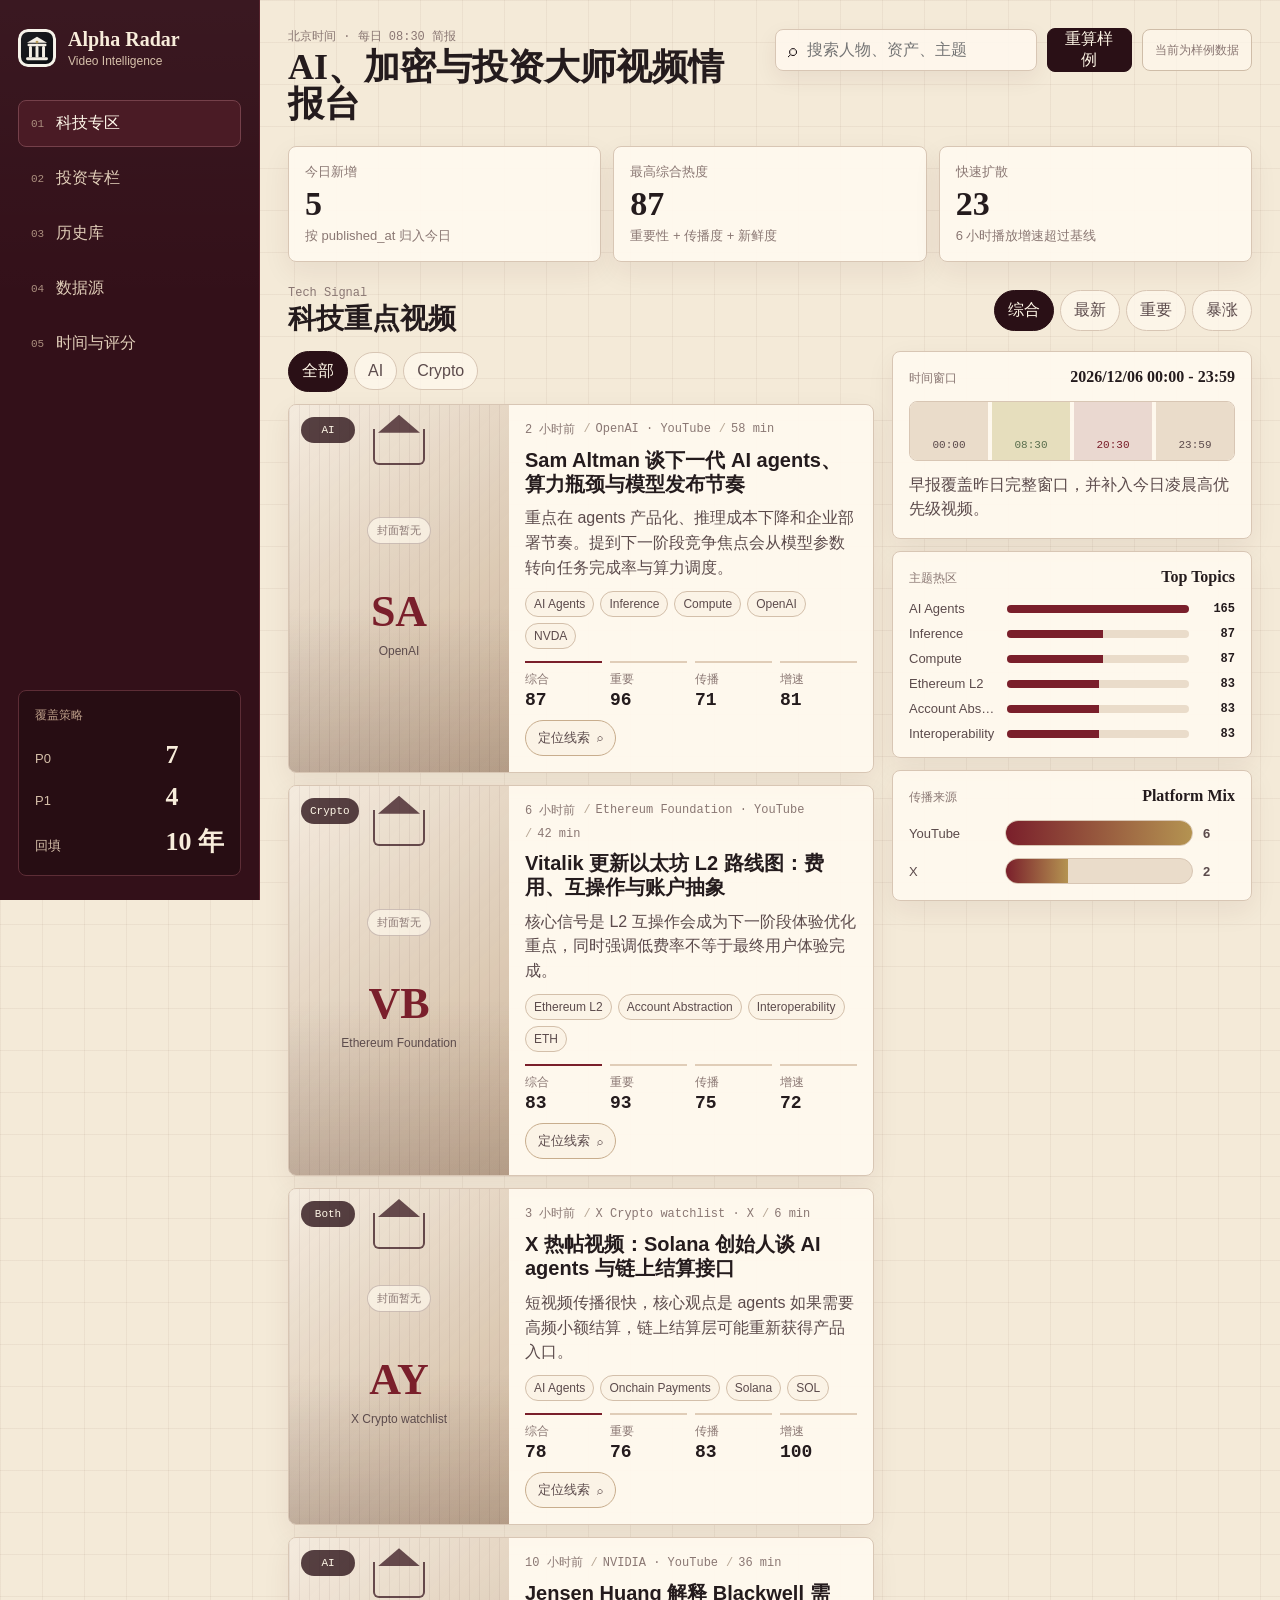
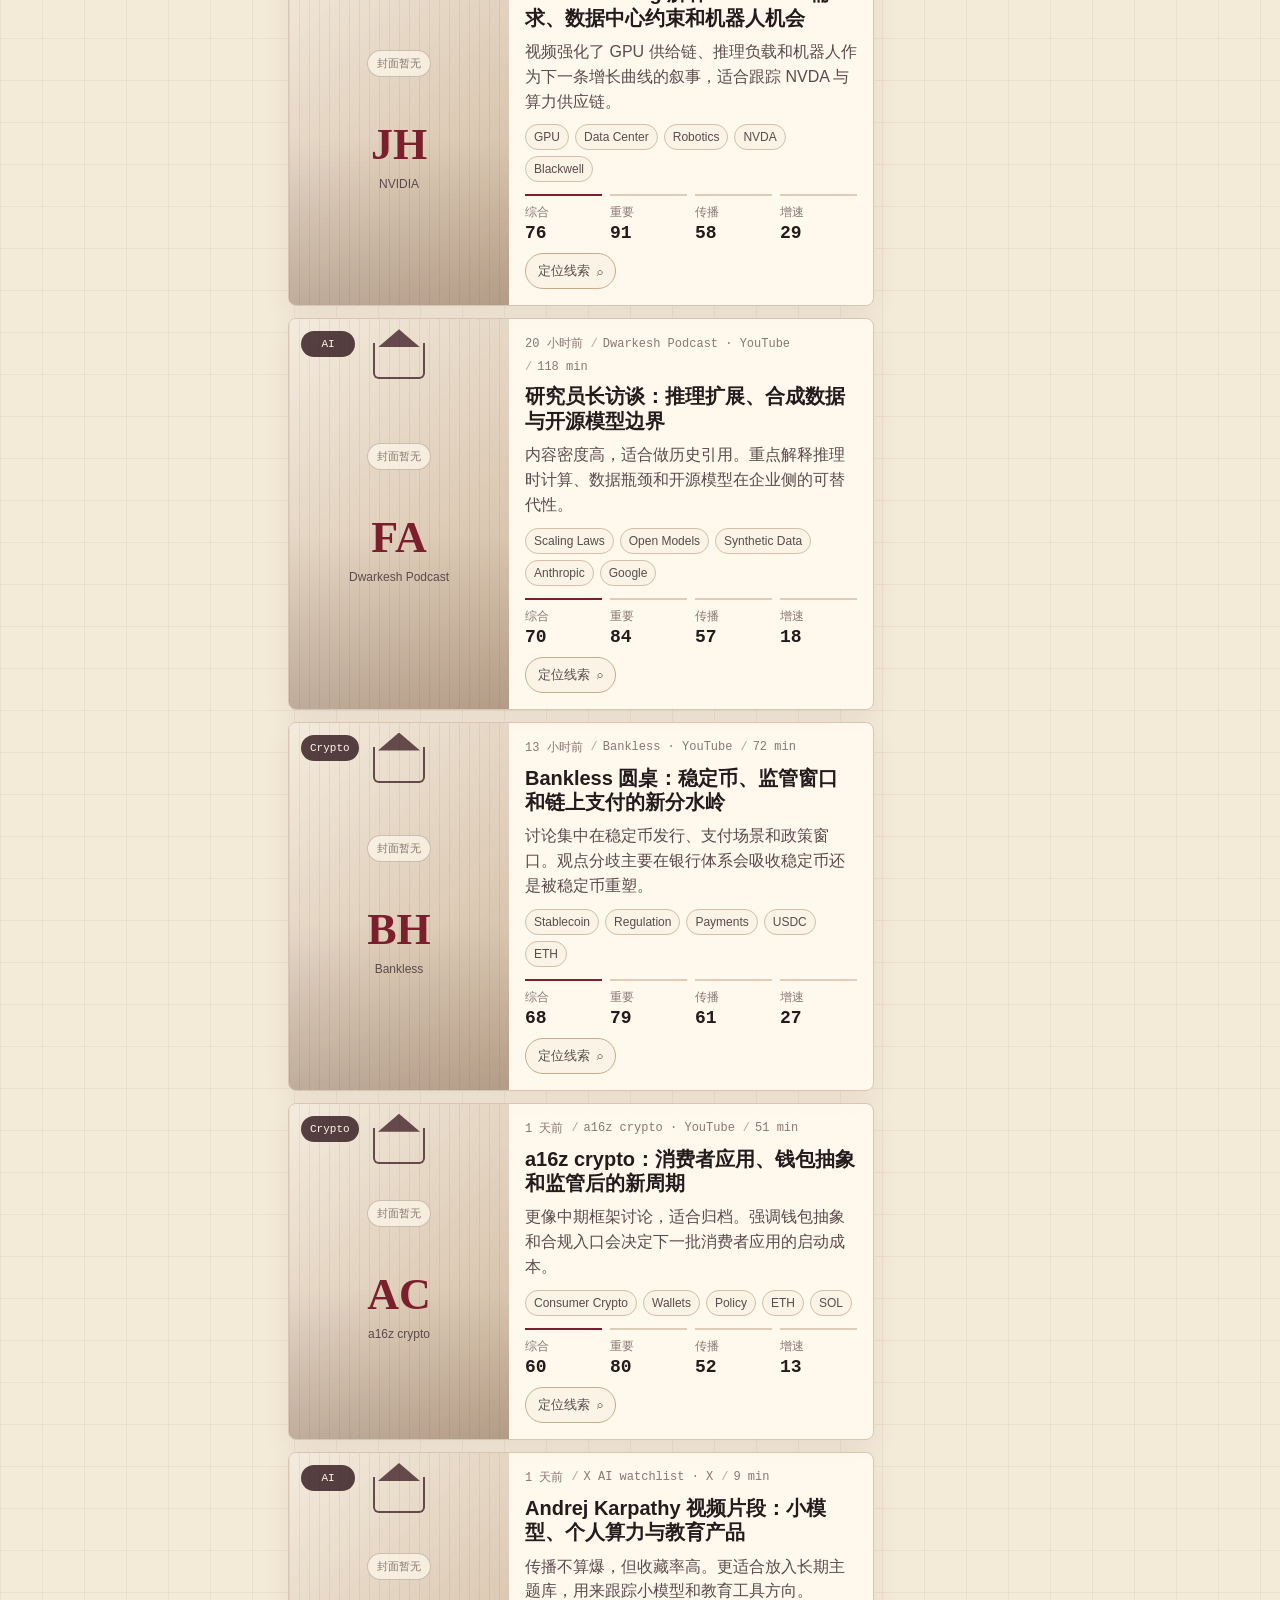
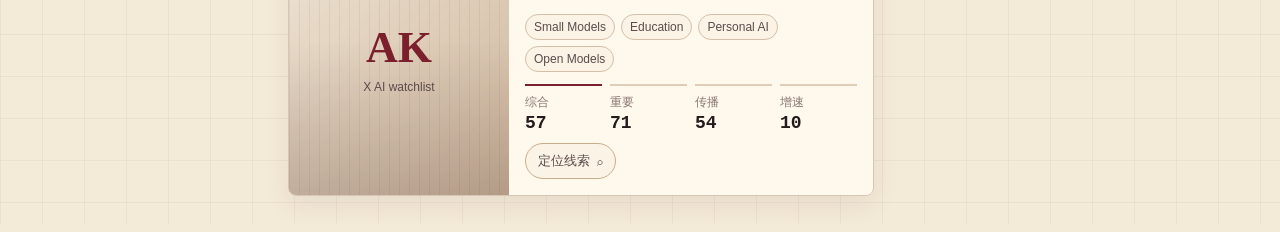
==== index.html @ 16460941 "Initial alpha radar site" ====
<!doctype html>
<html lang="zh-CN">
  <head>
    <meta charset="utf-8" />
    <meta name="viewport" content="width=device-width, initial-scale=1" />
    <title>Alpha Radar - AI 与加密视频情报</title>
    <meta name="theme-color" content="#331019" />
    <link rel="icon" type="image/svg+xml" href="./assets/favicon.svg" />
    <link rel="shortcut icon" href="./assets/favicon.svg" />
    <link rel="stylesheet" href="./styles.css" />
  </head>
  <body>
    <div class="app-shell">
      <aside class="sidebar" aria-label="主导航">
        <div class="brand">
          <div class="brand-mark" aria-hidden="true"></div>
          <div>
            <strong>Alpha Radar</strong>
            <span>Video Intelligence</span>
          </div>
        </div>

        <nav class="nav-list" aria-label="视图">
          <button class="nav-item is-active" type="button" data-view="today">
            <span aria-hidden="true">01</span>
            科技专区
          </button>
          <button class="nav-item" type="button" data-view="investment">
            <span aria-hidden="true">02</span>
            投资专栏
          </button>
          <button class="nav-item" type="button" data-view="archive">
            <span aria-hidden="true">03</span>
            历史库
          </button>
          <button class="nav-item" type="button" data-view="sources">
            <span aria-hidden="true">04</span>
            数据源
          </button>
          <button class="nav-item" type="button" data-view="rules">
            <span aria-hidden="true">05</span>
            时间与评分
          </button>
        </nav>

        <section class="side-panel" aria-labelledby="coverage-title">
          <p id="coverage-title" class="panel-label">覆盖策略</p>
          <div class="coverage-grid">
            <span>P0</span>
            <strong id="p0-count">0</strong>
            <span>P1</span>
            <strong id="p1-count">0</strong>
            <span>回填</span>
            <strong>10 年</strong>
          </div>
        </section>
      </aside>

      <main class="workspace">
        <header class="topbar">
          <div>
            <p class="eyebrow">北京时间 · 每日 08:30 简报</p>
            <h1>AI、加密与投资大师视频情报台</h1>
          </div>
          <div class="top-actions">
            <label class="search-box">
              <span aria-hidden="true">⌕</span>
              <input id="search-input" type="search" placeholder="搜索人物、资产、主题" autocomplete="off" />
            </label>
            <button class="ghost-button" type="button" id="refresh-button">重算样例</button>
            <span class="data-status" id="data-status">等待数据</span>
          </div>
        </header>

        <section class="metric-strip" aria-label="关键指标">
          <article class="metric-card">
            <span>今日新增</span>
            <strong id="metric-new">0</strong>
            <small>按 published_at 归入今日</small>
          </article>
          <article class="metric-card">
            <span>最高综合热度</span>
            <strong id="metric-hot">0</strong>
            <small>重要性 + 传播度 + 新鲜度</small>
          </article>
          <article class="metric-card">
            <span>快速扩散</span>
            <strong id="metric-rising">0</strong>
            <small>6 小时播放增速超过基线</small>
          </article>
        </section>

        <section class="view is-visible" id="view-today" aria-labelledby="today-title">
          <div class="section-head">
            <div>
              <p class="eyebrow">Tech Signal</p>
              <h2 id="today-title">科技重点视频</h2>
            </div>
            <div class="segmented-control" role="tablist" aria-label="排序">
              <button class="segment is-active" type="button" data-sort="hot">综合</button>
              <button class="segment" type="button" data-sort="latest">最新</button>
              <button class="segment" type="button" data-sort="importance">重要</button>
              <button class="segment" type="button" data-sort="rising">暴涨</button>
            </div>
          </div>

          <div class="content-grid">
            <div class="feed-column">
              <div class="filter-row" aria-label="过滤">
                <button class="filter-chip is-active" type="button" data-domain="all">全部</button>
                <button class="filter-chip" type="button" data-domain="AI">AI</button>
                <button class="filter-chip" type="button" data-domain="Crypto">Crypto</button>
              </div>
              <div class="video-feed" id="video-feed"></div>
            </div>

            <aside class="insight-column" aria-label="今日洞察">
              <section class="insight-panel">
                <div class="panel-heading">
                  <p class="panel-label">时间窗口</p>
                  <strong id="window-label">00:00 - 23:59</strong>
                </div>
                <div class="timeline-band">
                  <span>00:00</span>
                  <span>08:30</span>
                  <span>20:30</span>
                  <span>23:59</span>
                </div>
                <div class="window-rule">
                  <p>早报覆盖昨日完整窗口，并补入今日凌晨高优先级视频。</p>
                </div>
              </section>

              <section class="insight-panel">
                <div class="panel-heading">
                  <p class="panel-label">主题热区</p>
                  <strong>Top Topics</strong>
                </div>
                <div class="topic-stack" id="topic-stack"></div>
              </section>

              <section class="insight-panel">
                <div class="panel-heading">
                  <p class="panel-label">传播来源</p>
                  <strong>Platform Mix</strong>
                </div>
                <div class="platform-bars" id="platform-bars"></div>
              </section>
            </aside>
          </div>
        </section>

        <section class="view" id="view-investment" aria-labelledby="investment-title">
          <div class="section-head">
            <div>
              <p class="eyebrow">Investor Archive</p>
              <h2 id="investment-title">投资大师10年公开分享库</h2>
            </div>
            <div class="segmented-control" role="tablist" aria-label="投资理念">
              <button class="investment-segment is-active" type="button" data-investment-filter="all">全部</button>
              <button class="investment-segment" type="button" data-investment-filter="价值投资派">价值投资</button>
              <button class="investment-segment" type="button" data-investment-filter="优质成长派">优质成长</button>
              <button class="investment-segment" type="button" data-investment-filter="全球宏观派">全球宏观</button>
              <button class="investment-segment" type="button" data-investment-filter="量化投资">量化投资</button>
              <button class="investment-segment" type="button" data-investment-filter="指数投资派">指数投资</button>
              <button class="investment-segment" type="button" data-investment-filter="激进投资派">激进投资</button>
              <button class="investment-segment" type="button" data-investment-filter="另类资产派">另类资产</button>
              <button class="investment-segment" type="button" data-investment-filter="周期逆向派">周期逆向</button>
            </div>
          </div>

          <div class="investment-layout">
            <div class="investment-feed" id="investment-feed"></div>

            <aside class="insight-column" aria-label="投资洞察">
              <section class="insight-panel">
                <div class="panel-heading">
                  <p class="panel-label">高信心方向</p>
                  <strong>Philosophy</strong>
                </div>
                <div class="conviction-stack" id="conviction-stack"></div>
              </section>
              <section class="insight-panel">
                <div class="panel-heading">
                  <p class="panel-label">关注名单</p>
                  <strong>Top 20</strong>
                </div>
                <div class="watchlist-grid" id="investor-watchlist"></div>
              </section>
              <section class="insight-panel">
                <div class="panel-heading">
                  <p class="panel-label">使用提醒</p>
                  <strong>Research Only</strong>
                </div>
                <p class="note-text">只有单条视频 URL 且已核验可播放，才会显示“看原视频”；其余内容只提供定位线索。</p>
              </section>
            </aside>
          </div>
        </section>

        <section class="view" id="view-archive" aria-labelledby="archive-title">
          <div class="section-head">
            <div>
              <p class="eyebrow">Historical Memory</p>
              <h2 id="archive-title">历史资讯库</h2>
            </div>
            <div class="archive-count" id="archive-count">0 条</div>
          </div>
          <div class="archive-table-wrap">
            <table class="archive-table">
              <thead>
                <tr>
                  <th>时间</th>
                  <th>标题</th>
                  <th>人物/来源</th>
                  <th>主题</th>
                  <th>综合</th>
                  <th>传播</th>
                </tr>
              </thead>
              <tbody id="archive-table-body"></tbody>
            </table>
          </div>
        </section>

        <section class="view" id="view-sources" aria-labelledby="sources-title">
          <div class="section-head">
            <div>
              <p class="eyebrow">Watchlist</p>
              <h2 id="sources-title">数据源白名单</h2>
            </div>
            <button class="ghost-button" type="button" id="source-export">导出配置</button>
          </div>
          <div class="source-grid" id="source-grid"></div>
        </section>

        <section class="view" id="view-rules" aria-labelledby="rules-title">
          <div class="section-head">
            <div>
              <p class="eyebrow">Scoring Engine</p>
              <h2 id="rules-title">时间规则与热度指标</h2>
            </div>
          </div>
          <div class="rules-grid">
            <article class="rule-block">
              <p class="panel-label">时间字段</p>
              <dl>
                <div><dt>published_at</dt><dd>视频原始发布时间，决定今日归属。</dd></div>
                <div><dt>discovered_at</dt><dd>系统首次发现时间，用来排查漏抓。</dd></div>
                <div><dt>processed_at</dt><dd>摘要、标签、实体识别完成时间。</dd></div>
                <div><dt>metrics_snapshot_at</dt><dd>每次采集播放、评论、X 互动的快照。</dd></div>
              </dl>
            </article>
            <article class="rule-block">
              <p class="panel-label">综合热度</p>
              <div class="formula">
                <span>Hot =</span>
                <strong>40% 重要性</strong>
                <strong>35% 传播度</strong>
                <strong>20% 新鲜度</strong>
                <strong>5% 编辑精选</strong>
              </div>
            </article>
            <article class="rule-block">
              <p class="panel-label">采集频率</p>
              <ul class="rule-list">
                <li><strong>P0</strong><span>每 30 分钟拉取新视频与指标。</span></li>
                <li><strong>P1</strong><span>每 2 小时拉取，适合普通媒体和 X 发现层。</span></li>
                <li><strong>0-6 小时视频</strong><span>每 30 分钟刷新热度快照。</span></li>
                <li><strong>1-3 天视频</strong><span>每 6 小时刷新，捕捉延迟传播。</span></li>
              </ul>
            </article>
            <article class="rule-block">
              <p class="panel-label">下一步接 API</p>
              <ul class="rule-list">
                <li><strong>YouTube</strong><span>channels.list -> uploads playlist -> playlistItems.list -> videos.list。</span></li>
                <li><strong>X</strong><span>Recent Search 追 7 天发现层，Filtered Stream 追核心账号。</span></li>
                <li><strong>存储</strong><span>视频表、来源表、实体表、指标快照表分开。</span></li>
              </ul>
            </article>
          </div>
        </section>
      </main>
    </div>

    <template id="video-card-template">
      <article class="video-card">
        <div class="thumb-wrap">
          <img alt="" loading="lazy" />
          <span class="domain-pill"></span>
        </div>
        <div class="video-body">
          <div class="video-meta">
            <span class="time"></span>
            <span class="source"></span>
            <span class="duration"></span>
          </div>
          <h3></h3>
          <p class="summary"></p>
          <div class="tag-row"></div>
          <div class="score-row">
            <div><span>综合</span><strong class="hot-score"></strong></div>
            <div><span>重要</span><strong class="importance-score"></strong></div>
            <div><span>传播</span><strong class="spread-score"></strong></div>
            <div><span>增速</span><strong class="velocity-score"></strong></div>
          </div>
          <a class="source-link" href="#" target="_blank" rel="noopener noreferrer">来源加载中</a>
        </div>
      </article>
    </template>

    <script src="./data/generated-videos.js"></script>
    <script src="./app.js"></script>
  </body>
</html>
---- styles.css ----
:root {
  color-scheme: light;
  --ink: #241b1d;
  --ink-soft: #5c4b4c;
  --muted: #8a7773;
  --line: #d8c6b4;
  --paper: #f4ead8;
  --panel: #fff9ee;
  --panel-2: #eadcca;
  --green: #5b6f4e;
  --red: #7a1f2b;
  --cyan: #667b78;
  --yellow: #b49351;
  --black: #2a1016;
  --sidebar: #331019;
  --sidebar-2: #421822;
  --gold-soft: #d2b878;
  --shadow: 0 18px 55px rgba(65, 31, 23, 0.13);
  --radius: 8px;
  --mono: "SFMono-Regular", "Cascadia Mono", "Menlo", monospace;
  --serif: "Iowan Old Style", "Georgia", "Times New Roman", serif;
  --sans: "Aptos", "Segoe UI", "Helvetica Neue", sans-serif;
}

* {
  box-sizing: border-box;
}

html {
  min-width: 320px;
  background: var(--paper);
}

body {
  margin: 0;
  min-height: 100vh;
  color: var(--ink);
  font-family: var(--sans);
  background:
    linear-gradient(90deg, rgba(84, 48, 35, 0.055) 1px, transparent 1px),
    linear-gradient(180deg, rgba(84, 48, 35, 0.055) 1px, transparent 1px),
    var(--paper);
  background-size: 42px 42px;
}

button,
input {
  font: inherit;
}

button {
  cursor: pointer;
}

.app-shell {
  display: grid;
  grid-template-columns: 260px minmax(0, 1fr);
  min-height: 100vh;
}

.sidebar {
  position: sticky;
  top: 0;
  height: 100vh;
  padding: 24px 18px;
  background:
    linear-gradient(180deg, rgba(255, 255, 255, 0.035), transparent 34%),
    var(--sidebar);
  color: #f8eddb;
  border-right: 1px solid #57232d;
  display: flex;
  flex-direction: column;
  gap: 28px;
}

.brand {
  display: flex;
  align-items: center;
  gap: 12px;
  min-height: 48px;
}

.brand-mark {
  width: 38px;
  height: 38px;
  flex: 0 0 38px;
  border: 0;
  border-radius: 10px;
  background: url("./assets/favicon.svg") center / contain no-repeat;
}

.brand-mark::before,
.brand-mark::after {
  content: none;
}

.brand strong {
  display: block;
  font-family: var(--serif);
  font-size: 20px;
  line-height: 1;
  letter-spacing: 0;
}

.brand span {
  display: block;
  margin-top: 5px;
  color: #d6c0aa;
  font-size: 12px;
}

.nav-list {
  display: grid;
  gap: 8px;
}

.nav-item {
  width: 100%;
  border: 1px solid transparent;
  background: transparent;
  color: #e0cdb8;
  border-radius: var(--radius);
  padding: 12px 12px;
  text-align: left;
  display: flex;
  align-items: center;
  gap: 12px;
  transition: background 180ms ease, color 180ms ease, border-color 180ms ease;
}

.nav-item span {
  font-family: var(--mono);
  font-size: 11px;
  color: #aa8e7e;
}

.nav-item:hover,
.nav-item.is-active {
  color: #fff8ea;
  background: #4a1b25;
  border-color: #75404a;
}

.side-panel {
  margin-top: auto;
  border: 1px solid #5d2d36;
  border-radius: var(--radius);
  padding: 16px;
  background: rgba(31, 11, 16, 0.58);
}

.panel-label,
.eyebrow {
  margin: 0;
  color: var(--muted);
  font-family: var(--mono);
  font-size: 12px;
}

.sidebar .panel-label {
  color: #b99b86;
}

.coverage-grid {
  display: grid;
  grid-template-columns: 1fr auto;
  gap: 12px;
  margin-top: 16px;
  align-items: baseline;
}

.coverage-grid span {
  color: #d6c0aa;
  font-size: 13px;
}

.coverage-grid strong {
  font-family: var(--serif);
  font-size: 26px;
}

.workspace {
  padding: 28px;
  max-width: 1520px;
  width: 100%;
  margin: 0 auto;
}

.topbar {
  display: flex;
  justify-content: space-between;
  align-items: flex-start;
  gap: 24px;
  margin-bottom: 22px;
}

h1,
h2,
h3,
p {
  overflow-wrap: anywhere;
}

h1,
h2 {
  margin: 4px 0 0;
  font-family: var(--serif);
  letter-spacing: 0;
}

h1 {
  font-size: 36px;
  line-height: 1.04;
  max-width: 760px;
}

h2 {
  font-size: 28px;
  line-height: 1.1;
}

.top-actions {
  display: flex;
  align-items: center;
  gap: 10px;
}

.search-box {
  width: 300px;
  min-height: 42px;
  display: flex;
  align-items: center;
  gap: 8px;
  border: 1px solid var(--line);
  border-radius: var(--radius);
  padding: 0 12px;
  background: rgba(255, 249, 238, 0.88);
  box-shadow: 0 8px 22px rgba(65, 31, 23, 0.07);
}

.search-box span {
  font-family: var(--serif);
  font-size: 18px;
}

.search-box input {
  width: 100%;
  min-width: 0;
  border: 0;
  outline: 0;
  background: transparent;
  color: var(--ink);
}

.ghost-button {
  min-height: 42px;
  border: 1px solid var(--black);
  border-radius: var(--radius);
  background: var(--black);
  color: #fff7e7;
  padding: 0 14px;
  transition: transform 160ms ease, box-shadow 160ms ease;
}

.ghost-button:hover {
  transform: translateY(-1px);
  box-shadow: 0 10px 20px rgba(65, 31, 23, 0.16);
}

.data-status {
  min-height: 42px;
  display: inline-flex;
  align-items: center;
  border: 1px solid #cfbda8;
  border-radius: var(--radius);
  padding: 0 12px;
  color: var(--muted);
  background: rgba(255, 249, 238, 0.72);
  font-family: var(--mono);
  font-size: 12px;
  white-space: nowrap;
}

.metric-strip {
  display: grid;
  grid-template-columns: repeat(3, minmax(0, 1fr));
  gap: 12px;
  margin-bottom: 24px;
}

.metric-card,
.insight-panel,
.rule-block,
.source-card,
.video-card {
  border: 1px solid var(--line);
  border-radius: var(--radius);
  background: rgba(255, 249, 238, 0.94);
  box-shadow: 0 10px 28px rgba(65, 31, 23, 0.07);
}

.metric-card {
  min-height: 112px;
  padding: 16px;
  display: grid;
  gap: 6px;
}

.metric-card span,
.metric-card small {
  color: var(--muted);
  font-size: 13px;
}

.metric-card strong {
  font-family: var(--serif);
  font-size: 34px;
  line-height: 1;
}

.view {
  display: none;
}

.view.is-visible {
  display: block;
}

.section-head {
  display: flex;
  align-items: center;
  justify-content: space-between;
  gap: 18px;
  margin-bottom: 16px;
}

.segmented-control,
.filter-row {
  display: flex;
  align-items: center;
  flex-wrap: wrap;
  gap: 6px;
}

.segment,
.investment-segment,
.filter-chip {
  border: 1px solid var(--line);
  border-radius: 999px;
  background: rgba(255, 249, 238, 0.76);
  color: var(--ink-soft);
  padding: 9px 13px;
  min-height: 36px;
}

.segment.is-active,
.investment-segment.is-active,
.filter-chip.is-active {
  border-color: var(--black);
  background: var(--black);
  color: #fff7e7;
}

.content-grid {
  display: grid;
  grid-template-columns: minmax(0, 1fr) 360px;
  gap: 18px;
  align-items: start;
}

.feed-column {
  min-width: 0;
}

.filter-row {
  margin-bottom: 12px;
}

.video-feed {
  display: grid;
  gap: 12px;
}

.video-card {
  display: grid;
  grid-template-columns: 220px minmax(0, 1fr);
  overflow: hidden;
  transition: transform 180ms ease, box-shadow 180ms ease, border-color 180ms ease;
}

.video-card:not(.is-unverified) {
  cursor: pointer;
}

.video-card:not(.is-unverified):hover {
  transform: translateY(-2px);
  box-shadow: var(--shadow);
  border-color: #ba9e76;
}

.thumb-wrap {
  min-height: 172px;
  position: relative;
  background: #d8c6b4;
  overflow: hidden;
}

.thumb-wrap.has-placeholder {
  background:
    linear-gradient(135deg, rgba(255, 249, 238, 0.72), rgba(200, 173, 141, 0.62)),
    #d8c6b4;
}

.thumb-wrap img {
  width: 100%;
  height: 100%;
  object-fit: cover;
  display: block;
  filter: saturate(0.82) contrast(1.05);
}

.thumb-wrap::after {
  content: "";
  position: absolute;
  inset: 0;
  background:
    linear-gradient(180deg, transparent 0 45%, rgba(42, 16, 22, 0.46)),
    repeating-linear-gradient(0deg, rgba(255, 249, 238, 0.08) 0 1px, transparent 1px 6px);
  pointer-events: none;
}

.thumb-wrap.has-placeholder::after {
  background:
    linear-gradient(180deg, transparent 0 55%, rgba(42, 16, 22, 0.16)),
    repeating-linear-gradient(90deg, rgba(51, 16, 25, 0.06) 0 1px, transparent 1px 10px);
}

.archive-thumb-card {
  position: absolute;
  inset: 0;
  z-index: 1;
  display: grid;
  place-items: center;
  align-content: center;
  gap: 10px;
  padding: 18px;
  color: var(--ink);
  text-align: center;
}

.archive-thumb-card::before {
  content: "";
  width: 48px;
  height: 34px;
  border: 2px solid rgba(51, 16, 25, 0.72);
  border-top: 0;
  border-radius: 0 0 6px 6px;
  position: absolute;
  top: 24px;
}

.archive-thumb-card::after {
  content: "";
  width: 42px;
  height: 18px;
  background: rgba(51, 16, 25, 0.72);
  clip-path: polygon(50% 0, 100% 100%, 0 100%);
  position: absolute;
  top: 10px;
}

.archive-thumb-status {
  border: 1px solid rgba(51, 16, 25, 0.22);
  border-radius: 999px;
  padding: 5px 9px;
  background: rgba(255, 249, 238, 0.68);
  color: var(--muted);
  font-family: var(--mono);
  font-size: 11px;
}

.archive-thumb-card strong {
  margin-top: 36px;
  font-family: var(--serif);
  font-size: 44px;
  line-height: 1;
  color: var(--red);
  letter-spacing: 0;
}

.archive-thumb-card small {
  max-width: 150px;
  color: var(--ink-soft);
  font-size: 12px;
  line-height: 1.3;
}

.domain-pill {
  position: absolute;
  top: 12px;
  left: 12px;
  z-index: 1;
  min-width: 54px;
  border-radius: 999px;
  padding: 7px 9px;
  color: #fff7e7;
  background: rgba(42, 16, 22, 0.78);
  font-family: var(--mono);
  font-size: 11px;
  text-align: center;
}

.video-body {
  padding: 16px;
  display: grid;
  gap: 10px;
}

.video-meta {
  display: flex;
  flex-wrap: wrap;
  gap: 8px;
  color: var(--muted);
  font-family: var(--mono);
  font-size: 12px;
}

.video-meta span {
  display: inline-flex;
  align-items: center;
  gap: 5px;
}

.video-meta span + span::before {
  content: "/";
  color: #b9a896;
}

.video-body h3 {
  margin: 0;
  font-size: 20px;
  line-height: 1.22;
  letter-spacing: 0;
}

.summary {
  margin: 0;
  color: var(--ink-soft);
  line-height: 1.55;
}

.tag-row {
  display: flex;
  flex-wrap: wrap;
  gap: 6px;
}

.tag {
  border: 1px solid #d3bfaa;
  border-radius: 999px;
  padding: 5px 8px;
  color: var(--ink-soft);
  font-size: 12px;
  background: #fbf3e6;
}

.score-row {
  display: grid;
  grid-template-columns: repeat(4, minmax(0, 1fr));
  gap: 8px;
  margin-top: 2px;
}

.score-row div {
  border-top: 2px solid #e0cdb8;
  padding-top: 8px;
  min-width: 0;
}

.score-row span {
  display: block;
  color: var(--muted);
  font-size: 12px;
}

.score-row strong {
  display: block;
  margin-top: 2px;
  font-family: var(--mono);
  font-size: 18px;
}

.score-row div:first-child {
  border-color: var(--red);
}

.source-link {
  width: max-content;
  max-width: 100%;
  min-height: 36px;
  display: inline-flex;
  align-items: center;
  justify-content: center;
  border: 1px solid var(--black);
  border-radius: 999px;
  padding: 0 12px;
  background: var(--black);
  color: #fff7e7;
  text-decoration: none;
  font-size: 13px;
}

.source-link::after {
  content: "↗";
  margin-left: 7px;
  font-family: var(--mono);
  font-size: 11px;
}

.source-link.is-disabled {
  border-color: #d3bfaa;
  background: #efe3d2;
  color: var(--muted);
  cursor: default;
}

.source-link.is-disabled::after {
  content: "";
  margin-left: 0;
}

.source-note {
  width: max-content;
  max-width: 100%;
  min-height: 28px;
  display: inline-flex;
  align-items: center;
  border-top: 1px solid var(--line);
  padding-top: 8px;
  color: var(--muted);
  font-family: var(--mono);
  font-size: 12px;
}

.source-actions {
  display: flex;
  align-items: center;
  flex-wrap: wrap;
  gap: 10px;
}

.locator-link {
  width: max-content;
  max-width: 100%;
  min-height: 36px;
  display: inline-flex;
  align-items: center;
  justify-content: center;
  border: 1px solid #c8ad8d;
  border-radius: 999px;
  padding: 0 12px;
  background: #fbf3e6;
  color: var(--ink-soft);
  text-decoration: none;
  font-size: 13px;
}

.locator-link::after {
  content: "⌕";
  margin-left: 7px;
  font-family: var(--mono);
  font-size: 11px;
}

.insight-column {
  display: grid;
  gap: 12px;
}

.investment-layout {
  display: grid;
  grid-template-columns: minmax(0, 1fr) 360px;
  gap: 18px;
  align-items: start;
}

.investment-feed {
  display: grid;
  gap: 12px;
  min-width: 0;
}

.investment-card {
  border: 1px solid var(--line);
  border-radius: var(--radius);
  background: rgba(255, 249, 238, 0.96);
  box-shadow: 0 10px 28px rgba(65, 31, 23, 0.07);
  padding: 16px;
  display: grid;
  grid-template-columns: clamp(184px, 28%, 238px) minmax(0, 1fr);
  gap: 20px;
  align-items: start;
  position: relative;
  overflow: hidden;
}

.investment-card:not(.is-unverified) {
  cursor: pointer;
}

.investment-card::before {
  content: "";
  position: absolute;
  top: 0;
  left: 0;
  right: 0;
  height: 4px;
  background: linear-gradient(90deg, var(--red), var(--yellow), #6f6b45);
}

.investment-portrait {
  position: relative;
  width: 100%;
  aspect-ratio: 4 / 5;
  border: 1px solid rgba(51, 16, 25, 0.16);
  border-radius: 6px;
  background:
    linear-gradient(rgba(255, 249, 238, 0.045) 1px, transparent 1px),
    linear-gradient(90deg, rgba(255, 249, 238, 0.045) 1px, transparent 1px),
    radial-gradient(circle at 30% 16%, rgba(180, 147, 81, 0.32), transparent 32%),
    linear-gradient(145deg, #6b2631, #241016 64%, #b49351);
  background-size: 18px 18px, 18px 18px, auto, auto;
  overflow: hidden;
}

.investment-portrait img {
  width: 100%;
  height: 100%;
  object-fit: cover;
  object-position: center top;
  display: block;
  filter: grayscale(0.12) saturate(0.88) contrast(1.05);
  transform: scale(1.01);
  opacity: 0;
}

.investment-portrait.has-portrait img {
  opacity: 1;
}

.investment-portrait::after {
  content: "";
  position: absolute;
  inset: 0;
  background:
    linear-gradient(180deg, transparent 0 46%, rgba(42, 16, 22, 0.48)),
    repeating-linear-gradient(0deg, rgba(255, 249, 238, 0.08) 0 1px, transparent 1px 7px);
  pointer-events: none;
}

.investment-portrait.is-fallback::before {
  content: attr(data-name);
  position: absolute;
  left: 16px;
  right: 16px;
  bottom: 18px;
  z-index: 1;
  color: rgba(255, 249, 238, 0.72);
  font-family: var(--mono);
  font-size: 12px;
  line-height: 1.35;
  text-transform: uppercase;
}

.portrait-initials {
  position: absolute;
  left: 50%;
  top: 47%;
  transform: translate(-50%, -50%);
  z-index: 1;
  color: rgba(255, 249, 238, 0.9);
  font-family: var(--serif);
  font-size: clamp(42px, 6vw, 76px);
  line-height: 1;
  text-shadow: 0 8px 28px rgba(42, 16, 22, 0.48);
}

.investment-portrait.has-portrait .portrait-initials {
  opacity: 0;
}

.investment-content {
  min-width: 0;
  display: grid;
  gap: 14px;
}

.investment-top {
  display: grid;
  grid-template-columns: minmax(0, 1fr) auto;
  gap: 16px;
  align-items: start;
}

.investor-meta {
  margin-bottom: 8px;
  display: flex;
  flex-wrap: wrap;
  gap: 8px;
  color: var(--muted);
  font-family: var(--mono);
  font-size: 12px;
}

.investment-card h3 {
  margin: 0;
  font-size: 22px;
  line-height: 1.2;
  letter-spacing: 0;
}

.stance-badge {
  min-width: 96px;
  border-radius: 999px;
  padding: 8px 10px;
  color: #fff7e7;
  background: var(--black);
  font-family: var(--mono);
  font-size: 12px;
  text-align: center;
}

.stance-badge.is-bullish {
  background: #596e4d;
}

.stance-badge.is-cautious {
  background: #8a672d;
}

.stance-badge.is-debate {
  background: var(--cyan);
}

.investment-summary {
  margin: 0;
  color: var(--ink-soft);
  line-height: 1.55;
}

.thesis-list {
  margin: 0;
  padding: 0;
  list-style: none;
  display: grid;
  gap: 8px;
}

.thesis-list li {
  display: grid;
  grid-template-columns: 18px minmax(0, 1fr);
  gap: 8px;
  color: var(--ink-soft);
  line-height: 1.45;
}

.thesis-list li::before {
  content: "";
  width: 9px;
  height: 9px;
  margin-top: 7px;
  border-radius: 50%;
  background: var(--yellow);
}

.investment-score-grid {
  display: grid;
  grid-template-columns: repeat(4, minmax(0, 1fr));
  gap: 8px;
}

.investment-score-grid div {
  min-width: 0;
  border-top: 2px solid #e0cdb8;
  padding-top: 8px;
}

.investment-score-grid span {
  display: block;
  color: var(--muted);
  font-size: 12px;
}

.investment-score-grid strong {
  display: block;
  margin-top: 3px;
  font-family: var(--mono);
  font-size: 17px;
}

.conviction-stack,
.watchlist-grid {
  display: grid;
  gap: 10px;
}

.conviction-line {
  display: grid;
  grid-template-columns: 96px minmax(0, 1fr) 36px;
  gap: 10px;
  align-items: center;
}

.conviction-line span {
  color: var(--ink-soft);
  font-size: 13px;
  overflow: hidden;
  text-overflow: ellipsis;
  white-space: nowrap;
}

.conviction-line strong {
  font-family: var(--mono);
  font-size: 12px;
  text-align: right;
}

.conviction-meter {
  height: 8px;
  border-radius: 999px;
  background: #eadcca;
  overflow: hidden;
}

.conviction-meter i {
  display: block;
  width: var(--bar);
  height: 100%;
  background: var(--yellow);
}

.watchlist-item {
  display: grid;
  grid-template-columns: 28px minmax(0, 1fr) auto;
  gap: 10px;
  align-items: center;
  border-top: 1px solid var(--line);
  padding-top: 10px;
  color: var(--ink-soft);
  text-decoration: none;
  transition: color 160ms ease, transform 160ms ease;
}

.watchlist-item:hover {
  color: var(--red);
  transform: translateX(2px);
}

.watchlist-item em {
  color: var(--yellow);
  font-family: var(--mono);
  font-size: 12px;
  font-style: normal;
}

.watchlist-item strong {
  color: var(--ink);
  min-width: 0;
  overflow: hidden;
  text-overflow: ellipsis;
  white-space: nowrap;
}

.watchlist-item span {
  font-family: var(--mono);
  font-size: 12px;
  color: var(--muted);
}

.note-text {
  margin: 0;
  color: var(--ink-soft);
  line-height: 1.55;
}

.insight-panel {
  padding: 16px;
}

.panel-heading {
  display: flex;
  justify-content: space-between;
  gap: 12px;
  align-items: baseline;
  margin-bottom: 14px;
}

.panel-heading strong {
  font-family: var(--serif);
}

.timeline-band {
  display: grid;
  grid-template-columns: repeat(4, 1fr);
  gap: 4px;
  border: 1px solid var(--line);
  border-radius: var(--radius);
  overflow: hidden;
}

.timeline-band span {
  min-height: 58px;
  padding: 9px;
  display: flex;
  align-items: end;
  justify-content: center;
  color: var(--ink-soft);
  font-family: var(--mono);
  font-size: 11px;
  background: var(--panel-2);
}

.timeline-band span:nth-child(2) {
  background: #e6debd;
  color: var(--green);
}

.timeline-band span:nth-child(3) {
  background: #ead8d0;
  color: var(--red);
}

.window-rule p {
  margin: 12px 0 0;
  color: var(--ink-soft);
  line-height: 1.55;
}

.topic-stack {
  display: grid;
  gap: 10px;
}

.topic-line {
  display: grid;
  grid-template-columns: 88px minmax(0, 1fr) 36px;
  gap: 10px;
  align-items: center;
}

.topic-line span {
  color: var(--ink-soft);
  font-size: 13px;
  overflow: hidden;
  text-overflow: ellipsis;
  white-space: nowrap;
}

.topic-line strong {
  font-family: var(--mono);
  font-size: 12px;
  text-align: right;
}

.topic-bar {
  height: 8px;
  border-radius: 999px;
  background: #eadcca;
  overflow: hidden;
}

.topic-bar i {
  display: block;
  height: 100%;
  width: var(--bar);
  background: var(--red);
}

.platform-bars {
  display: grid;
  gap: 12px;
}

.platform-row {
  display: grid;
  grid-template-columns: 86px minmax(0, 1fr) 32px;
  gap: 10px;
  align-items: center;
  color: var(--ink-soft);
  font-size: 13px;
}

.platform-meter {
  height: 26px;
  border-radius: 999px;
  border: 1px solid var(--line);
  background: #eadcca;
  overflow: hidden;
}

.platform-meter i {
  display: block;
  width: var(--bar);
  height: 100%;
  background: linear-gradient(90deg, var(--red), var(--yellow));
}

.archive-count {
  border: 1px solid var(--line);
  border-radius: 999px;
  padding: 9px 13px;
  background: var(--panel);
  color: var(--ink-soft);
}

.archive-table-wrap {
  overflow-x: auto;
  border: 1px solid var(--line);
  border-radius: var(--radius);
  background: var(--panel);
}

.archive-table {
  width: 100%;
  border-collapse: collapse;
  min-width: 880px;
}

.archive-table th,
.archive-table td {
  padding: 14px 16px;
  text-align: left;
  border-bottom: 1px solid var(--line);
  vertical-align: top;
}

.archive-table th {
  color: var(--muted);
  font-family: var(--mono);
  font-size: 12px;
  font-weight: 600;
  background: #efe3d2;
}

.archive-table td {
  color: var(--ink-soft);
}

.archive-table td:nth-child(2) {
  color: var(--ink);
  font-weight: 700;
}

.table-link {
  color: inherit;
  text-decoration: none;
}

.table-link:hover {
  text-decoration: underline;
  text-decoration-thickness: 2px;
  text-underline-offset: 3px;
}

.table-link.is-disabled {
  color: var(--muted);
  cursor: default;
}

.table-link.is-disabled::after {
  content: " / 待核验";
  color: var(--muted);
  font-family: var(--mono);
  font-size: 12px;
  font-weight: 400;
}

.table-locator {
  display: inline-flex;
  margin-top: 7px;
  color: var(--red);
  font-family: var(--mono);
  font-size: 12px;
  text-decoration: none;
}

.table-locator:hover {
  text-decoration: underline;
  text-underline-offset: 3px;
}

.source-grid {
  display: grid;
  grid-template-columns: repeat(3, minmax(0, 1fr));
  gap: 12px;
}

.source-card {
  padding: 16px;
  display: grid;
  gap: 14px;
}

.source-top {
  display: flex;
  justify-content: space-between;
  gap: 12px;
}

.source-card h3 {
  margin: 0;
  font-size: 18px;
  line-height: 1.2;
}

.priority-badge {
  flex: 0 0 auto;
  height: 28px;
  border-radius: 999px;
  padding: 6px 9px;
  color: #fff7e7;
  background: var(--black);
  font-family: var(--mono);
  font-size: 12px;
}

.source-meta {
  display: grid;
  grid-template-columns: repeat(2, minmax(0, 1fr));
  gap: 8px;
}

.source-meta div {
  border-top: 1px solid var(--line);
  padding-top: 9px;
}

.source-meta span {
  display: block;
  color: var(--muted);
  font-size: 12px;
}

.source-meta strong {
  display: block;
  margin-top: 3px;
  font-size: 14px;
}

.rules-grid {
  display: grid;
  grid-template-columns: repeat(2, minmax(0, 1fr));
  gap: 12px;
}

.rule-block {
  padding: 18px;
}

.rule-block dl {
  margin: 14px 0 0;
  display: grid;
  gap: 12px;
}

.rule-block dl div {
  display: grid;
  grid-template-columns: 150px minmax(0, 1fr);
  gap: 12px;
  border-top: 1px solid var(--line);
  padding-top: 12px;
}

.rule-block dt {
  font-family: var(--mono);
  color: var(--ink);
}

.rule-block dd {
  margin: 0;
  color: var(--ink-soft);
}

.formula {
  margin-top: 16px;
  display: grid;
  grid-template-columns: auto 1fr;
  gap: 10px;
  align-items: stretch;
}

.formula span {
  display: grid;
  place-items: center;
  min-height: 64px;
  padding: 10px;
  border: 1px solid var(--line);
  border-radius: var(--radius);
  font-family: var(--serif);
  font-size: 24px;
}

.formula strong {
  display: flex;
  align-items: center;
  min-height: 52px;
  border-left: 4px solid var(--red);
  background: #fbf3e6;
  padding: 10px 12px;
}

.rule-list {
  margin: 16px 0 0;
  padding: 0;
  list-style: none;
  display: grid;
  gap: 12px;
}

.rule-list li {
  display: grid;
  grid-template-columns: 130px minmax(0, 1fr);
  gap: 12px;
  border-top: 1px solid var(--line);
  padding-top: 12px;
}

.rule-list strong {
  font-family: var(--mono);
}

.rule-list span {
  color: var(--ink-soft);
}

.empty-state {
  border: 1px dashed #c8ad8d;
  border-radius: var(--radius);
  padding: 26px;
  color: var(--ink-soft);
  background: rgba(255, 249, 238, 0.72);
}

@media (max-width: 1160px) {
  .app-shell {
    grid-template-columns: 1fr;
  }

  .sidebar {
    position: static;
    height: auto;
    padding: 16px;
  }

  .nav-list {
    grid-template-columns: repeat(5, minmax(0, 1fr));
  }

  .side-panel {
    display: none;
  }

  .content-grid {
    grid-template-columns: 1fr;
  }

  .investment-layout {
    grid-template-columns: 1fr;
  }

  .insight-column {
    grid-template-columns: repeat(3, minmax(0, 1fr));
  }

  .source-grid,
  .rules-grid {
    grid-template-columns: repeat(2, minmax(0, 1fr));
  }
}

@media (max-width: 820px) {
  .workspace {
    padding: 18px;
  }

  .topbar,
  .section-head,
  .top-actions {
    align-items: stretch;
    flex-direction: column;
  }

  .search-box {
    width: 100%;
  }

  .metric-strip,
  .insight-column,
  .source-grid,
  .rules-grid {
    grid-template-columns: 1fr;
  }

  .nav-list {
    grid-template-columns: repeat(2, minmax(0, 1fr));
  }

  .video-card {
    grid-template-columns: 1fr;
  }

  .investment-card {
    grid-template-columns: 1fr;
  }

  .investment-portrait {
    aspect-ratio: 16 / 10;
  }

  .thumb-wrap {
    min-height: 210px;
  }

  .score-row {
    grid-template-columns: repeat(2, minmax(0, 1fr));
  }

  .investment-top,
  .investment-score-grid {
    grid-template-columns: 1fr;
  }

  .rule-block dl div,
  .rule-list li,
  .formula {
    grid-template-columns: 1fr;
  }
}

@media (max-width: 520px) {
  h1 {
    font-size: 30px;
  }

  h2 {
    font-size: 24px;
  }

  .workspace {
    padding: 14px;
  }

  .nav-list {
    grid-template-columns: 1fr;
  }

  .metric-card {
    min-height: 98px;
  }
}
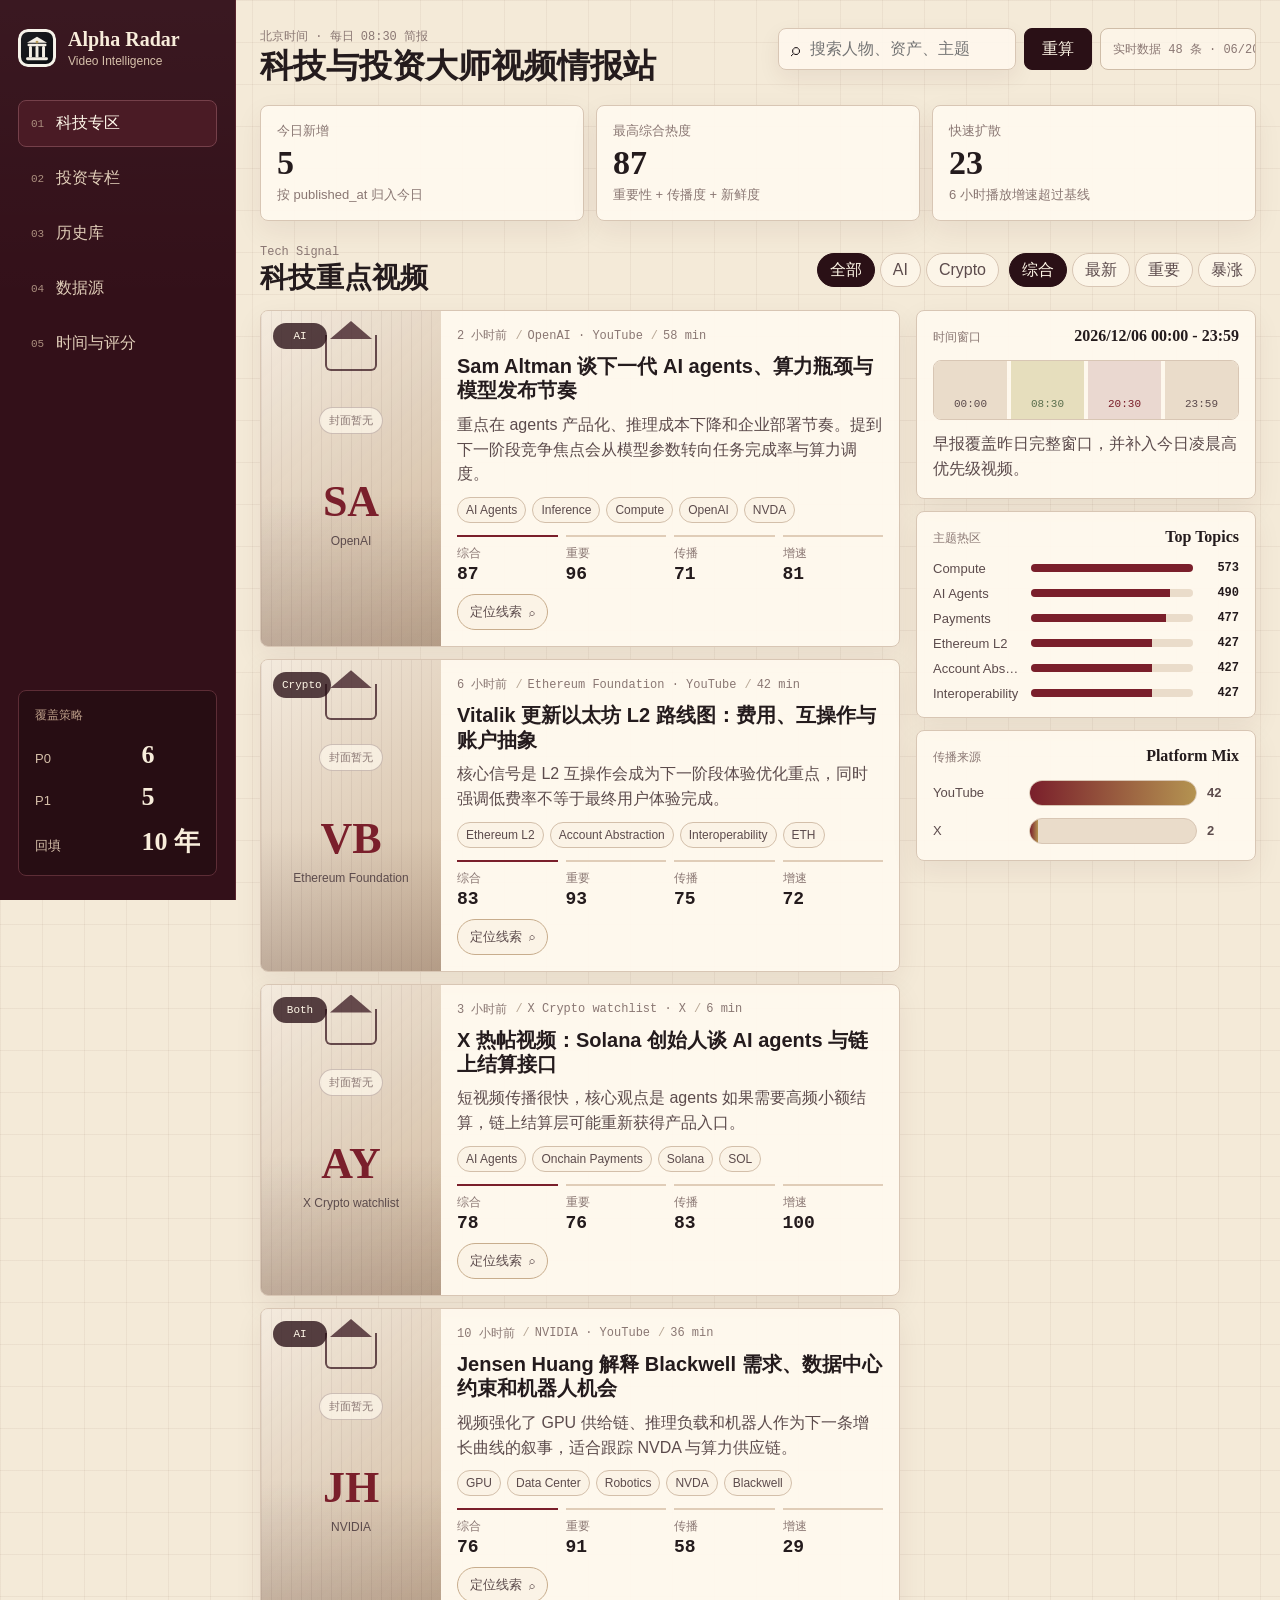
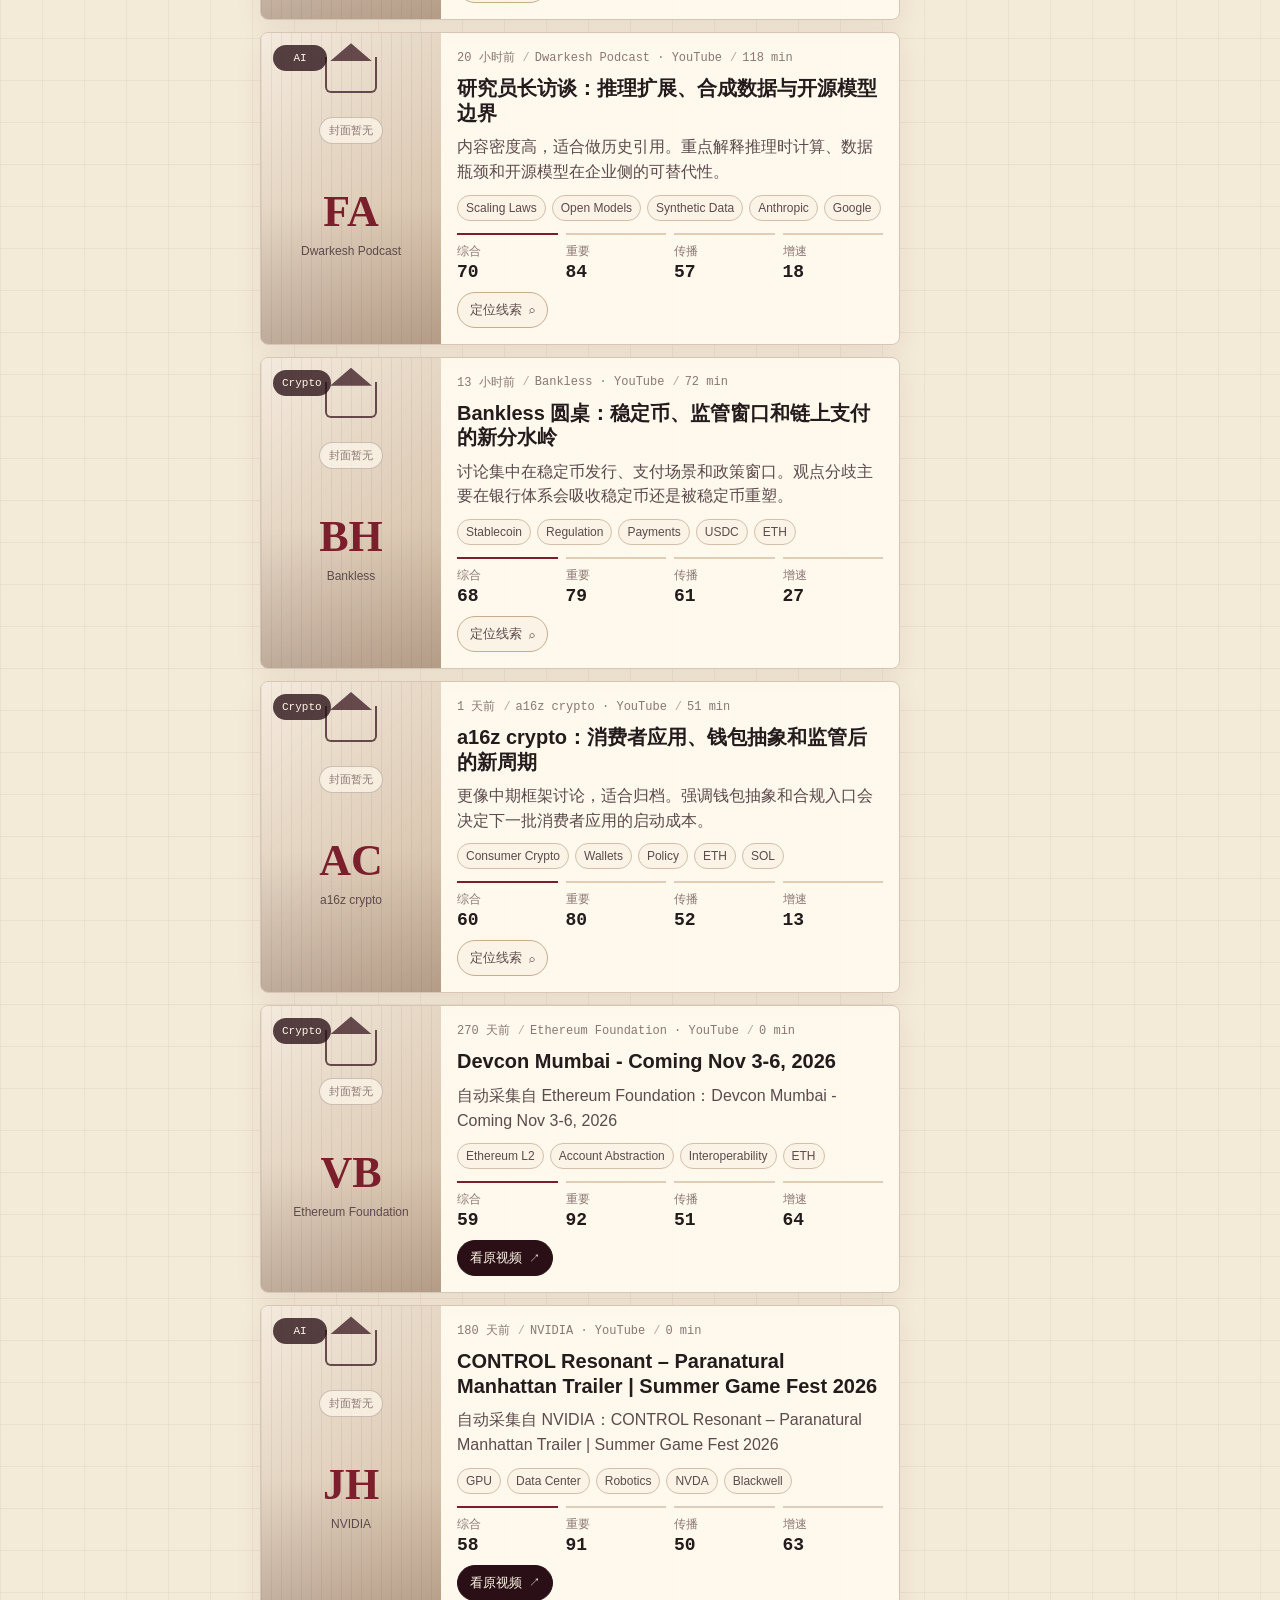
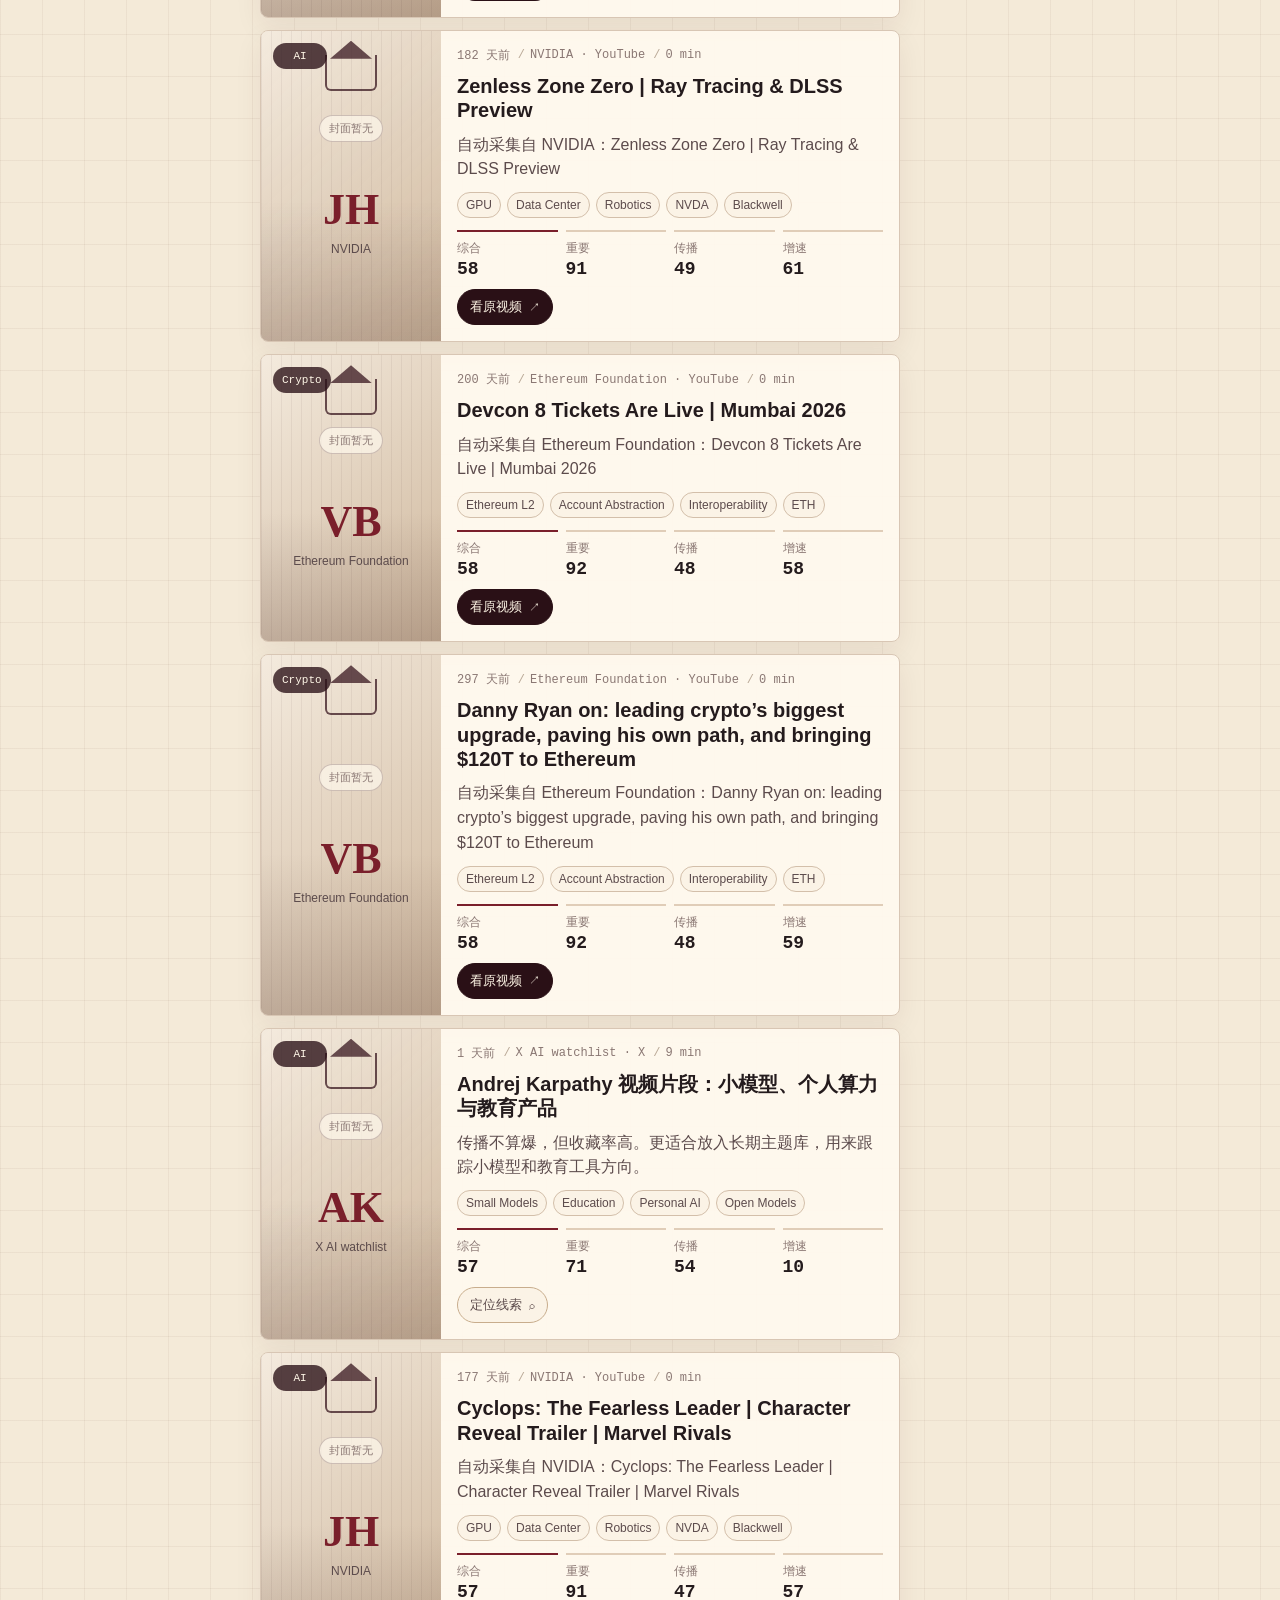
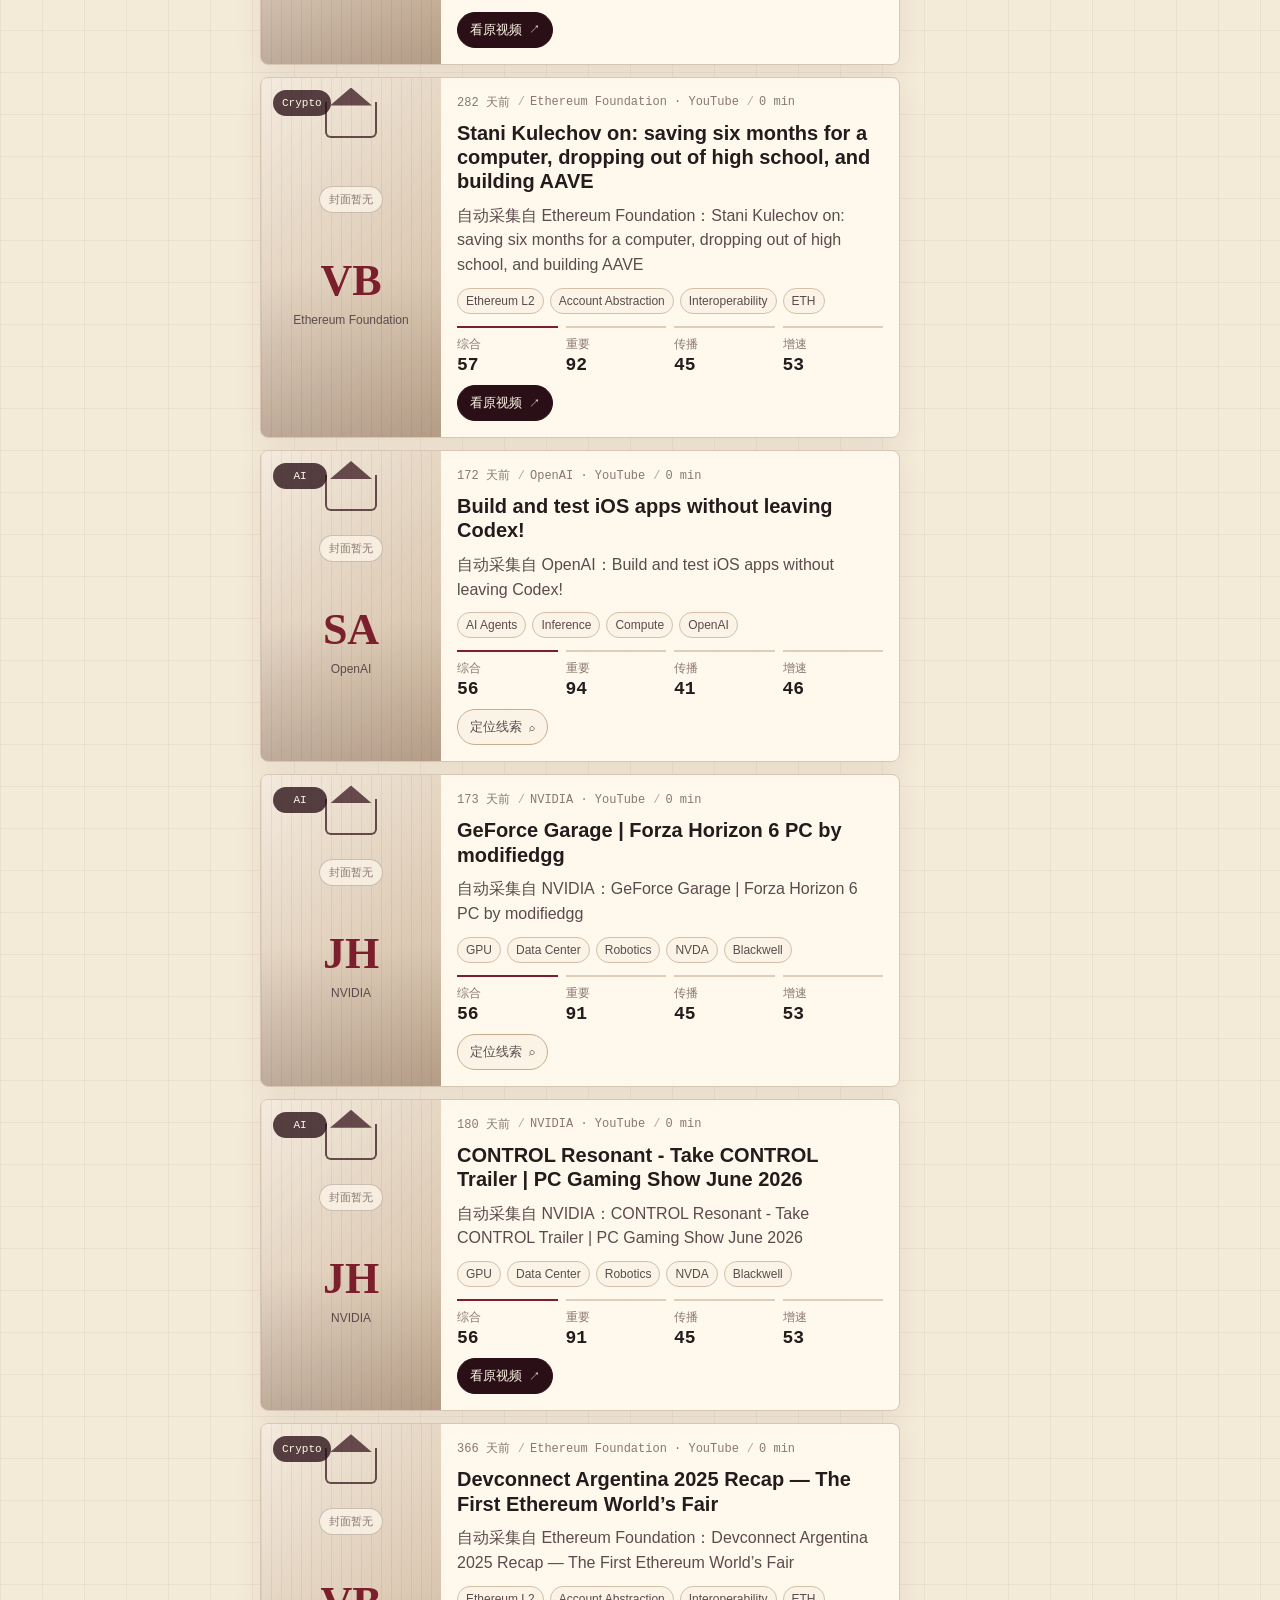
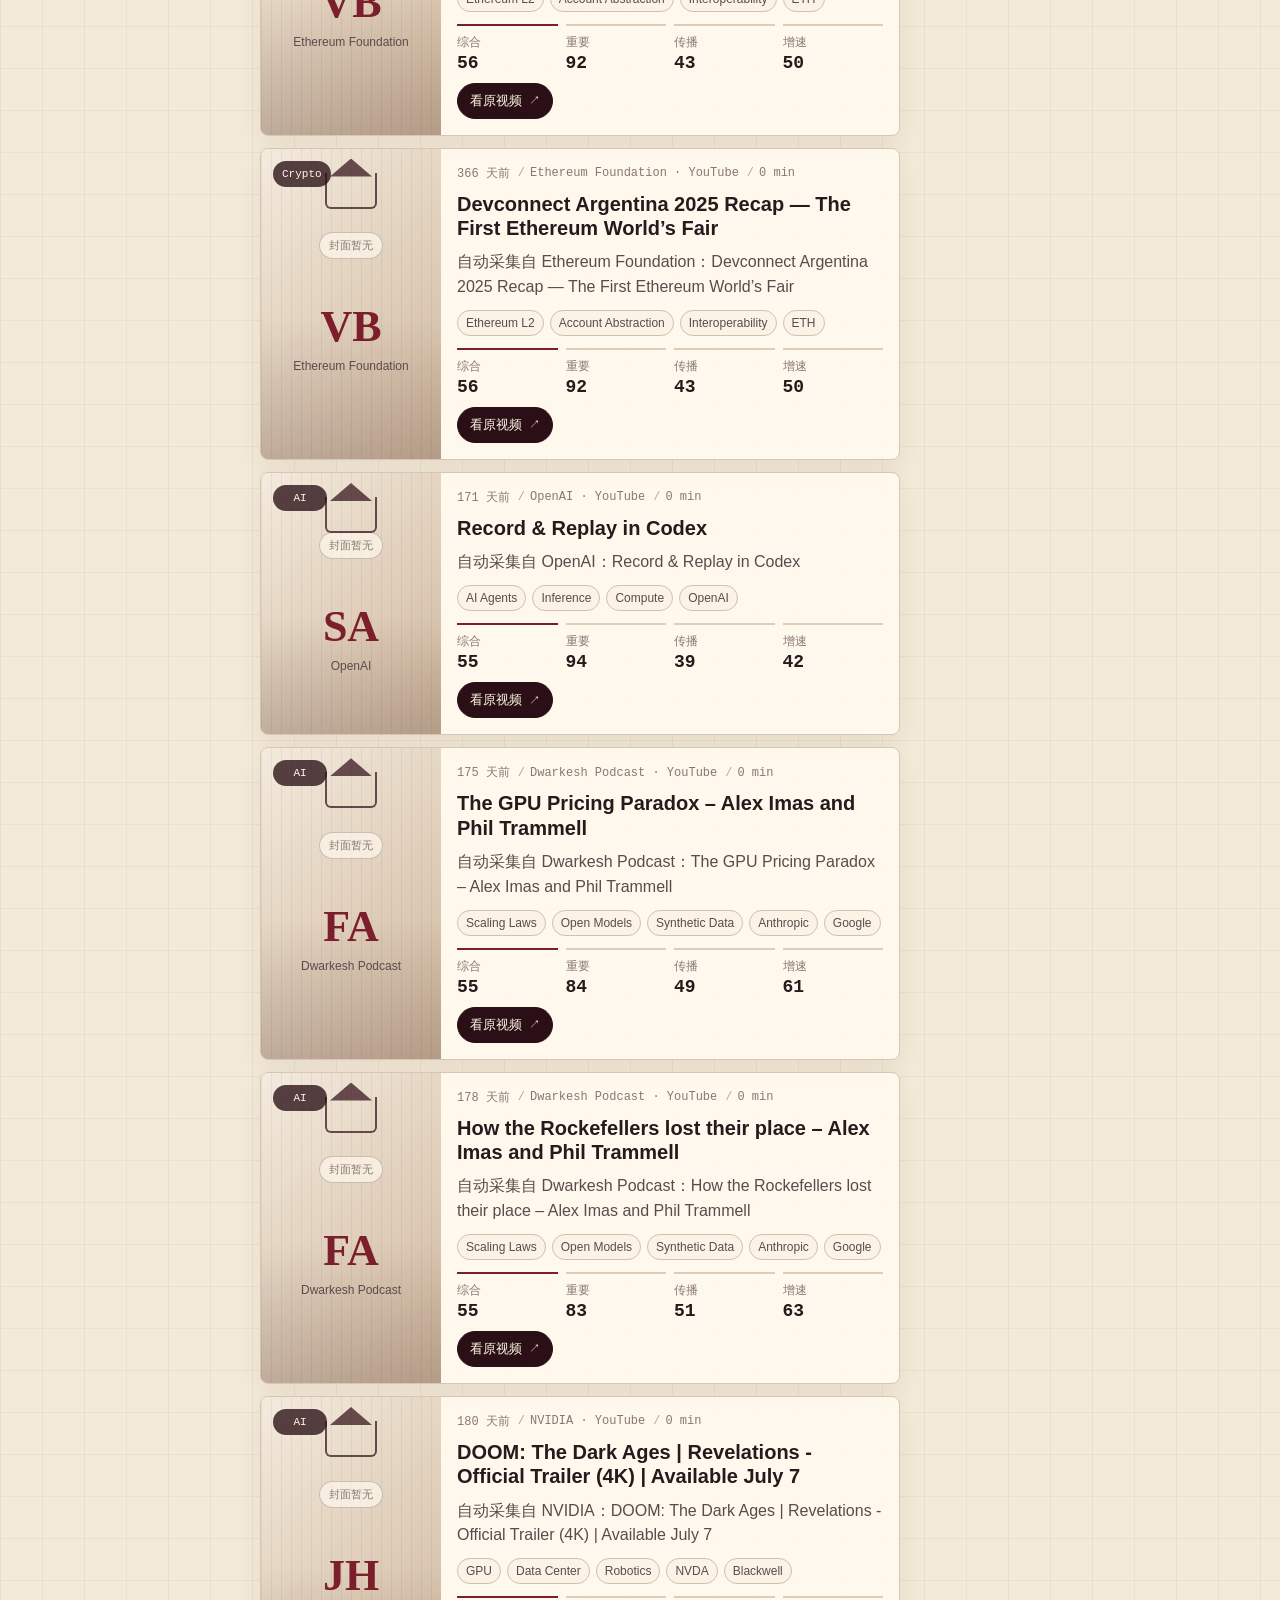
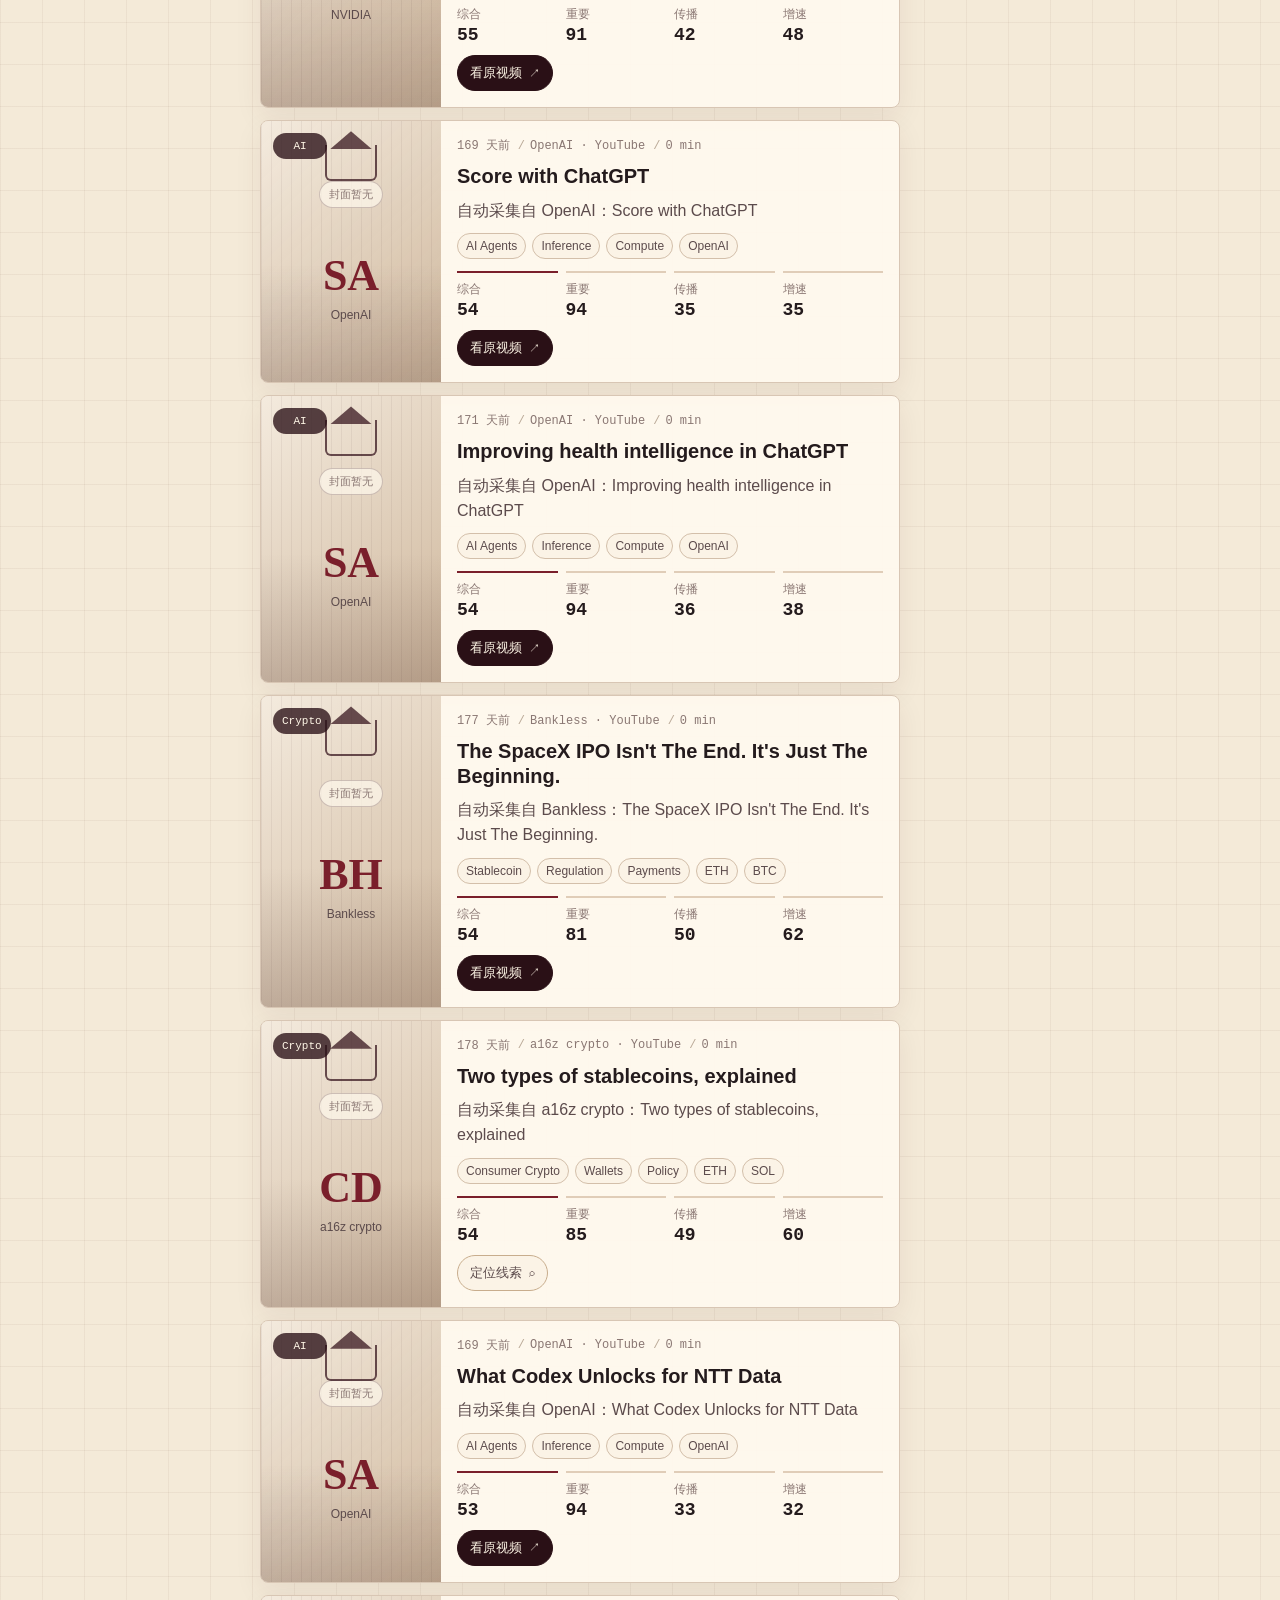
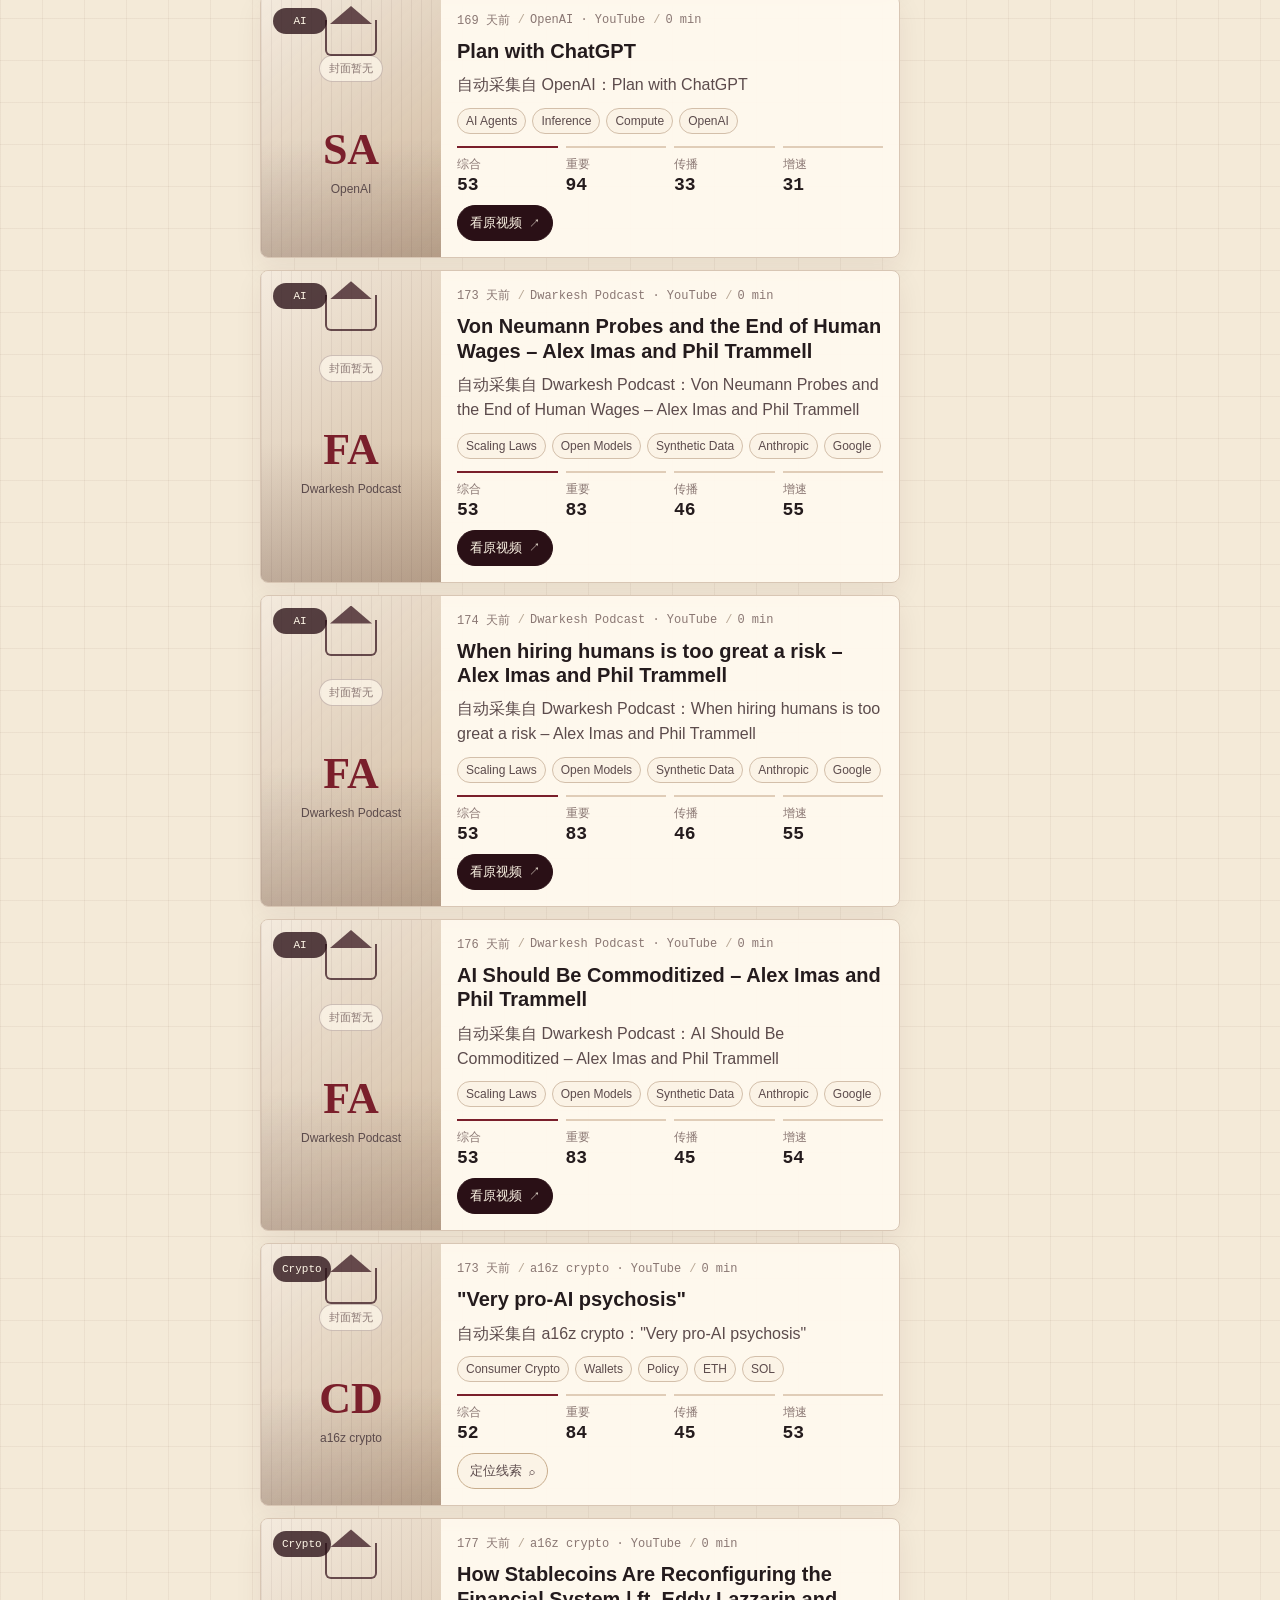
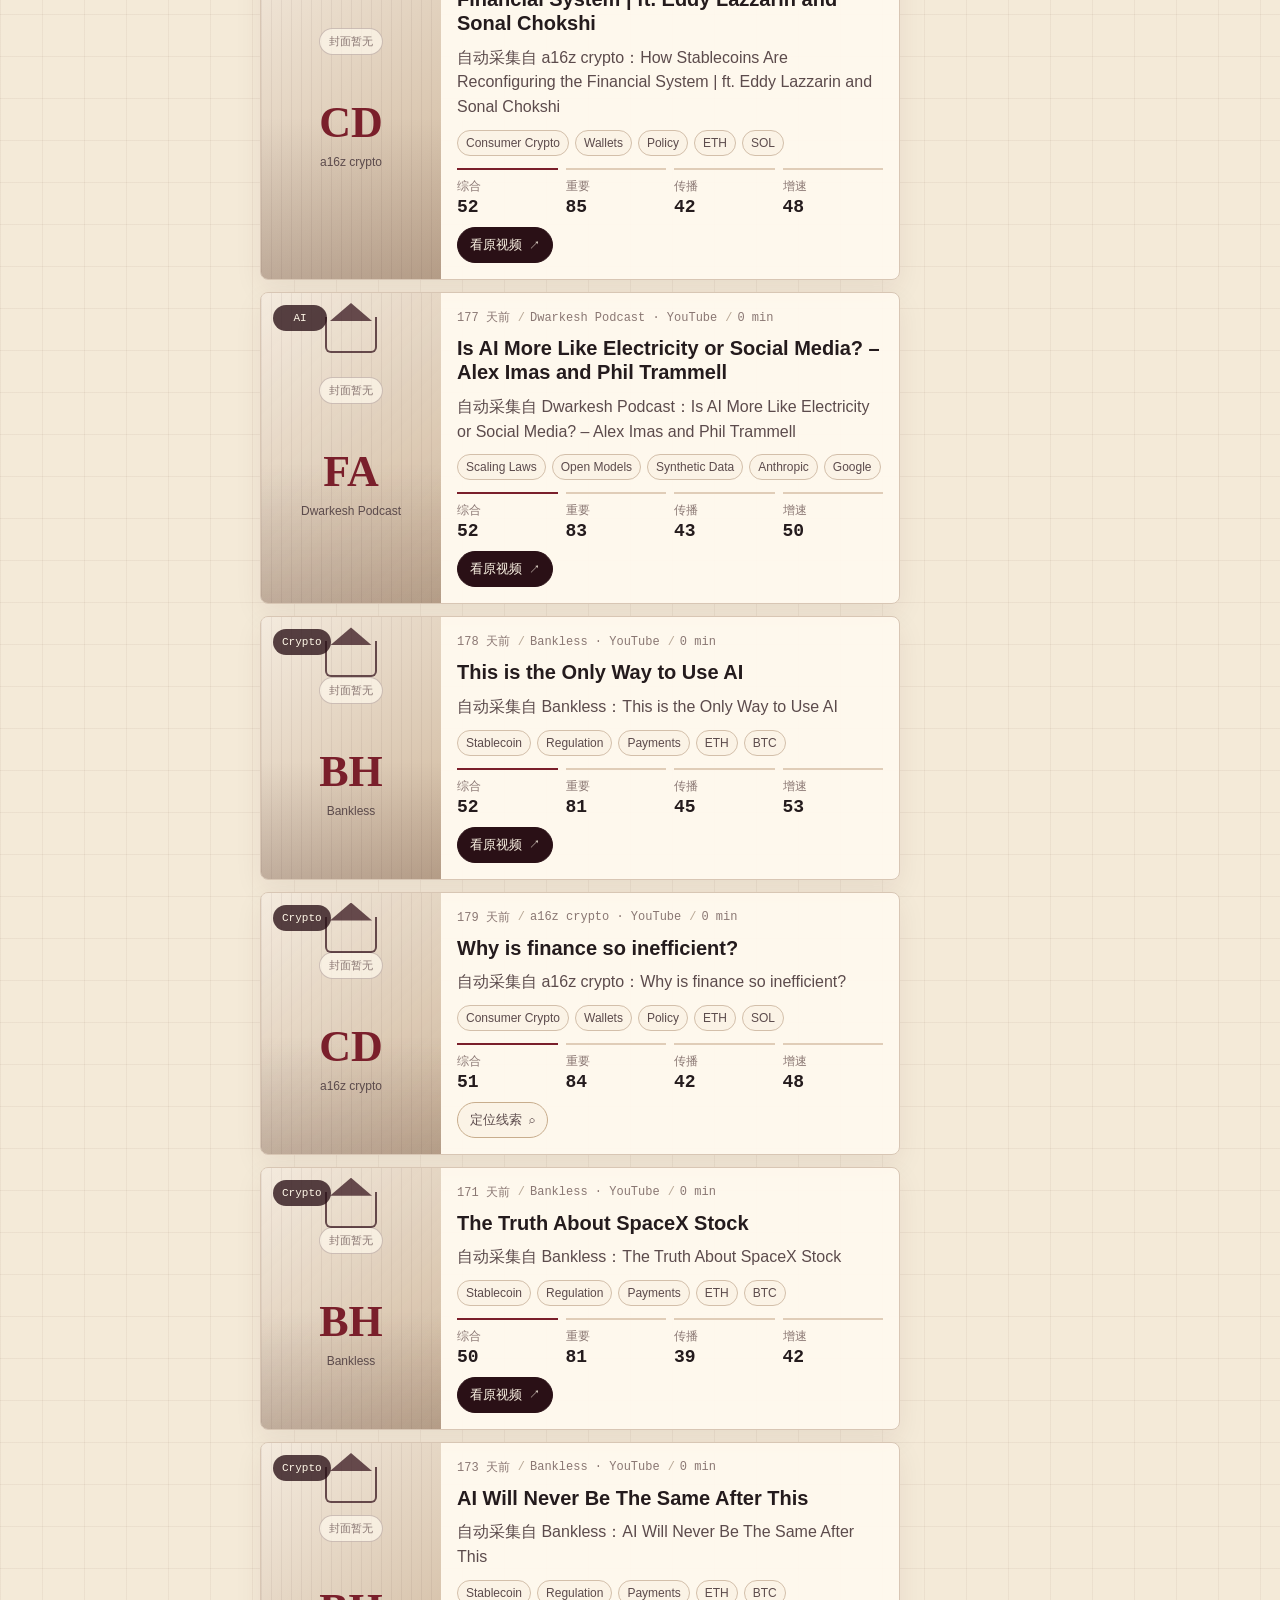
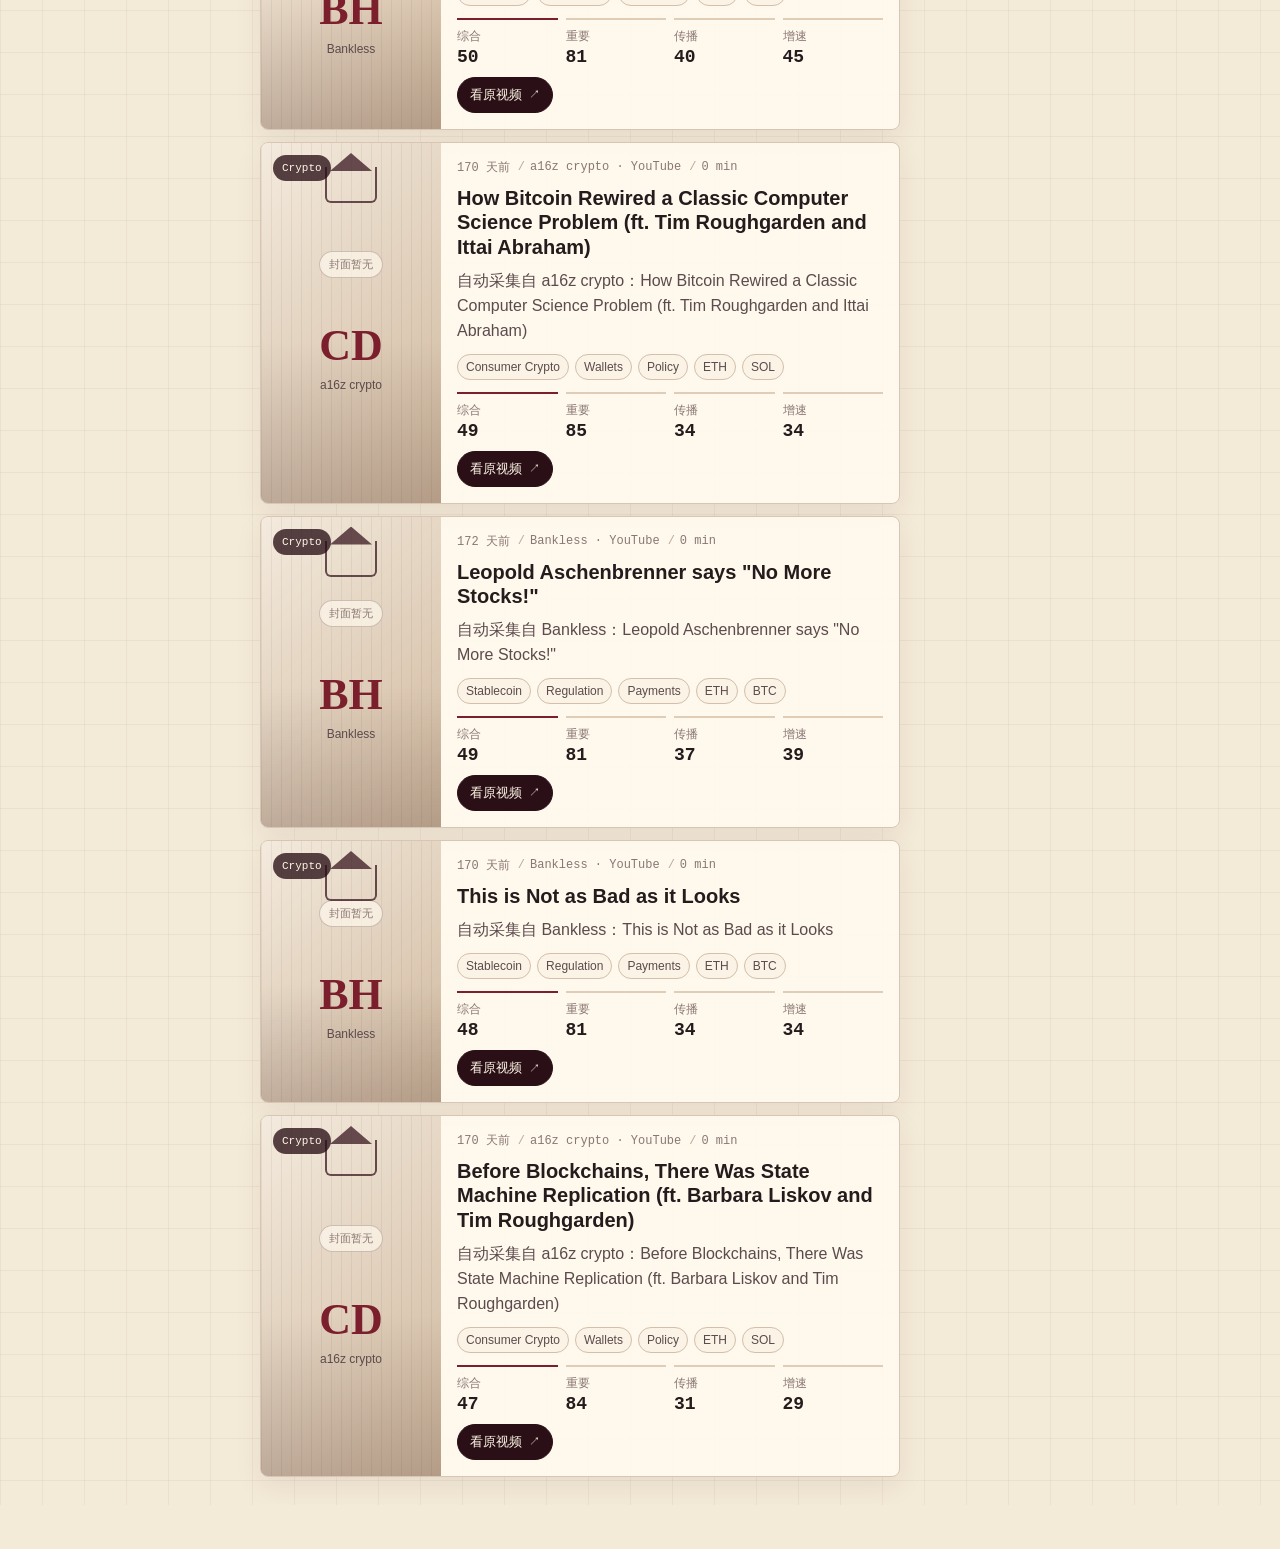
==== commit fe79d0c2: "Polish homepage layout" ====
--- a/index.html
+++ b/index.html
@@ -60,14 +60,14 @@
         <header class="topbar">
           <div>
             <p class="eyebrow">北京时间 · 每日 08:30 简报</p>
-            <h1>AI、加密与投资大师视频情报台</h1>
+            <h1>科技与投资大师视频情报站</h1>
           </div>
           <div class="top-actions">
             <label class="search-box">
               <span aria-hidden="true">⌕</span>
               <input id="search-input" type="search" placeholder="搜索人物、资产、主题" autocomplete="off" />
             </label>
-            <button class="ghost-button" type="button" id="refresh-button">重算样例</button>
+            <button class="ghost-button" type="button" id="refresh-button">重算</button>
             <span class="data-status" id="data-status">等待数据</span>
           </div>
         </header>
@@ -96,21 +96,23 @@
               <p class="eyebrow">Tech Signal</p>
               <h2 id="today-title">科技重点视频</h2>
             </div>
-            <div class="segmented-control" role="tablist" aria-label="排序">
-              <button class="segment is-active" type="button" data-sort="hot">综合</button>
-              <button class="segment" type="button" data-sort="latest">最新</button>
-              <button class="segment" type="button" data-sort="importance">重要</button>
-              <button class="segment" type="button" data-sort="rising">暴涨</button>
-            </div>
-          </div>
-
-          <div class="content-grid">
-            <div class="feed-column">
+            <div class="section-controls">
               <div class="filter-row" aria-label="过滤">
                 <button class="filter-chip is-active" type="button" data-domain="all">全部</button>
                 <button class="filter-chip" type="button" data-domain="AI">AI</button>
                 <button class="filter-chip" type="button" data-domain="Crypto">Crypto</button>
               </div>
+              <div class="segmented-control" role="tablist" aria-label="排序">
+                <button class="segment is-active" type="button" data-sort="hot">综合</button>
+                <button class="segment" type="button" data-sort="latest">最新</button>
+                <button class="segment" type="button" data-sort="importance">重要</button>
+                <button class="segment" type="button" data-sort="rising">暴涨</button>
+              </div>
+            </div>
+          </div>
+
+          <div class="content-grid">
+            <div class="feed-column">
               <div class="video-feed" id="video-feed"></div>
             </div>
 
@@ -154,7 +156,7 @@
           <div class="section-head">
             <div>
               <p class="eyebrow">Investor Archive</p>
-              <h2 id="investment-title">投资大师10年公开分享库</h2>
+              <h2 id="investment-title">投资大师10年分享库</h2>
             </div>
             <div class="segmented-control" role="tablist" aria-label="投资理念">
               <button class="investment-segment is-active" type="button" data-investment-filter="all">全部</button>
--- a/styles.css
+++ b/styles.css
@@ -54,7 +54,7 @@
 
 .app-shell {
   display: grid;
-  grid-template-columns: 260px minmax(0, 1fr);
+  grid-template-columns: 236px minmax(0, 1fr);
   min-height: 100vh;
 }
 
@@ -180,17 +180,18 @@
 }
 
 .workspace {
-  padding: 28px;
-  max-width: 1520px;
+  padding: 28px 24px;
+  max-width: 1320px;
   width: 100%;
   margin: 0 auto;
+  min-width: 0;
 }
 
 .topbar {
-  display: flex;
-  justify-content: space-between;
-  align-items: flex-start;
-  gap: 24px;
+  display: grid;
+  grid-template-columns: minmax(500px, 1fr) minmax(0, 500px);
+  align-items: start;
+  gap: 18px;
   margin-bottom: 22px;
 }
 
@@ -209,9 +210,10 @@
 }
 
 h1 {
-  font-size: 36px;
-  line-height: 1.04;
-  max-width: 760px;
+  font-size: clamp(32px, 2.6vw, 42px);
+  line-height: 1.03;
+  max-width: none;
+  white-space: nowrap;
 }
 
 h2 {
@@ -222,11 +224,16 @@
 .top-actions {
   display: flex;
   align-items: center;
-  gap: 10px;
+  justify-content: flex-end;
+  flex-wrap: nowrap;
+  gap: 8px;
+  min-width: 0;
 }
 
 .search-box {
-  width: 300px;
+  flex: 1 1 232px;
+  width: auto;
+  max-width: 276px;
   min-height: 42px;
   display: flex;
   align-items: center;
@@ -253,12 +260,15 @@
 }
 
 .ghost-button {
+  flex: 0 0 auto;
+  min-width: 68px;
   min-height: 42px;
   border: 1px solid var(--black);
   border-radius: var(--radius);
   background: var(--black);
   color: #fff7e7;
   padding: 0 14px;
+  white-space: nowrap;
   transition: transform 160ms ease, box-shadow 160ms ease;
 }
 
@@ -268,6 +278,8 @@
 }
 
 .data-status {
+  flex: 0 1 156px;
+  max-width: 156px;
   min-height: 42px;
   display: inline-flex;
   align-items: center;
@@ -279,6 +291,8 @@
   font-family: var(--mono);
   font-size: 12px;
   white-space: nowrap;
+  overflow: hidden;
+  text-overflow: ellipsis;
 }
 
 .metric-strip {
@@ -327,9 +341,10 @@
 }
 
 .section-head {
-  display: flex;
-  align-items: center;
-  justify-content: space-between;
+  display: grid;
+  grid-template-columns: max-content minmax(0, 1fr);
+  align-items: center;
+  justify-content: normal;
   gap: 18px;
   margin-bottom: 16px;
 }
@@ -338,8 +353,22 @@
 .filter-row {
   display: flex;
   align-items: center;
-  flex-wrap: wrap;
-  gap: 6px;
+  flex-wrap: nowrap;
+  gap: 5px;
+}
+
+.section-controls {
+  min-width: 0;
+  display: flex;
+  align-items: center;
+  justify-content: flex-end;
+  gap: 10px;
+  overflow-x: auto;
+  scrollbar-width: none;
+}
+
+.section-controls::-webkit-scrollbar {
+  display: none;
 }
 
 .segment,
@@ -349,8 +378,10 @@
   border-radius: 999px;
   background: rgba(255, 249, 238, 0.76);
   color: var(--ink-soft);
-  padding: 9px 13px;
-  min-height: 36px;
+  padding: 8px 12px;
+  min-height: 34px;
+  line-height: 1;
+  white-space: nowrap;
 }
 
 .segment.is-active,
@@ -363,8 +394,8 @@
 
 .content-grid {
   display: grid;
-  grid-template-columns: minmax(0, 1fr) 360px;
-  gap: 18px;
+  grid-template-columns: minmax(0, 1fr) minmax(300px, 340px);
+  gap: 16px;
   align-items: start;
 }
 
@@ -372,8 +403,45 @@
   min-width: 0;
 }
 
-.filter-row {
-  margin-bottom: 12px;
+#view-investment .section-head {
+  display: grid;
+  grid-template-columns: max-content minmax(0, 1fr);
+  align-items: end;
+  gap: 18px;
+}
+
+#view-investment .section-head > div:first-child {
+  min-width: 0;
+}
+
+#investment-title {
+  max-width: none;
+  font-size: clamp(25px, 2.15vw, 34px);
+  line-height: 1.02;
+  white-space: nowrap;
+}
+
+#view-investment .segmented-control {
+  justify-content: flex-end;
+  flex-wrap: nowrap;
+  gap: 7px;
+  min-width: 0;
+  overflow-x: auto;
+  scrollbar-width: none;
+  padding-bottom: 2px;
+}
+
+#view-investment .segmented-control::-webkit-scrollbar {
+  display: none;
+}
+
+#view-investment .investment-segment {
+  flex: 0 0 auto;
+  min-height: 34px;
+  padding: 7px 12px;
+  font-size: 13px;
+  line-height: 1;
+  white-space: nowrap;
 }
 
 .video-feed {
@@ -383,7 +451,7 @@
 
 .video-card {
   display: grid;
-  grid-template-columns: 220px minmax(0, 1fr);
+  grid-template-columns: clamp(180px, 27%, 220px) minmax(0, 1fr);
   overflow: hidden;
   transition: transform 180ms ease, box-shadow 180ms ease, border-color 180ms ease;
 }
@@ -679,8 +747,8 @@
 
 .investment-layout {
   display: grid;
-  grid-template-columns: minmax(0, 1fr) 360px;
-  gap: 18px;
+  grid-template-columns: minmax(0, 1fr) minmax(300px, 340px);
+  gap: 16px;
   align-items: start;
 }
 
@@ -1368,6 +1436,16 @@
     grid-template-columns: 1fr;
   }
 
+  #view-investment .section-head {
+    grid-template-columns: 1fr;
+    align-items: start;
+  }
+
+  #view-investment .segmented-control {
+    justify-content: flex-start;
+    max-width: 100%;
+  }
+
   .insight-column {
     grid-template-columns: repeat(3, minmax(0, 1fr));
   }
@@ -1378,20 +1456,48 @@
   }
 }
 
+@media (max-width: 1080px) {
+  h1 {
+    white-space: normal;
+  }
+
+  .topbar {
+    grid-template-columns: 1fr;
+    gap: 16px;
+  }
+
+  .top-actions {
+    justify-content: flex-start;
+  }
+
+  .section-head {
+    grid-template-columns: 1fr;
+    align-items: start;
+  }
+
+  .section-controls {
+    justify-content: flex-start;
+    max-width: 100%;
+  }
+}
+
 @media (max-width: 820px) {
   .workspace {
     padding: 18px;
   }
 
   .topbar,
-  .section-head,
   .top-actions {
     align-items: stretch;
-    flex-direction: column;
   }
 
   .search-box {
+    max-width: none;
     width: 100%;
+  }
+
+  .top-actions {
+    flex-wrap: wrap;
   }
 
   .metric-strip,
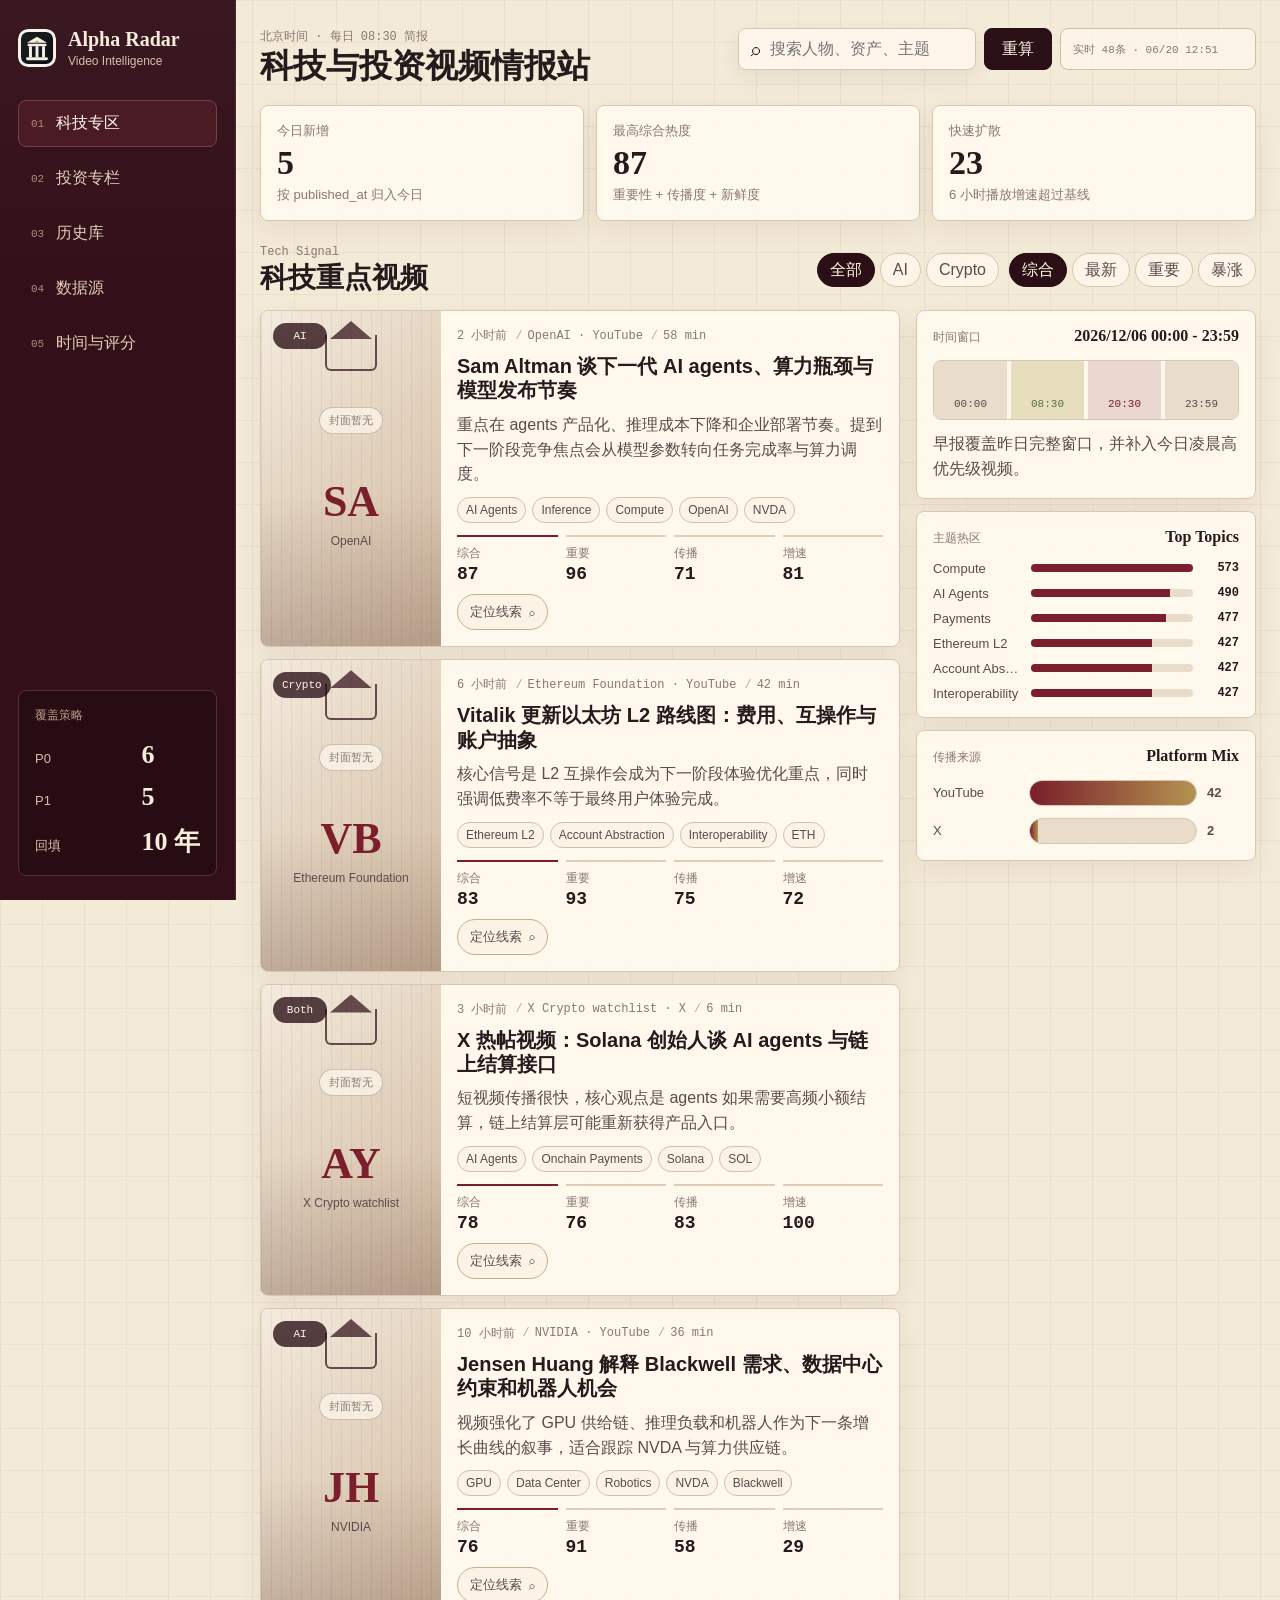
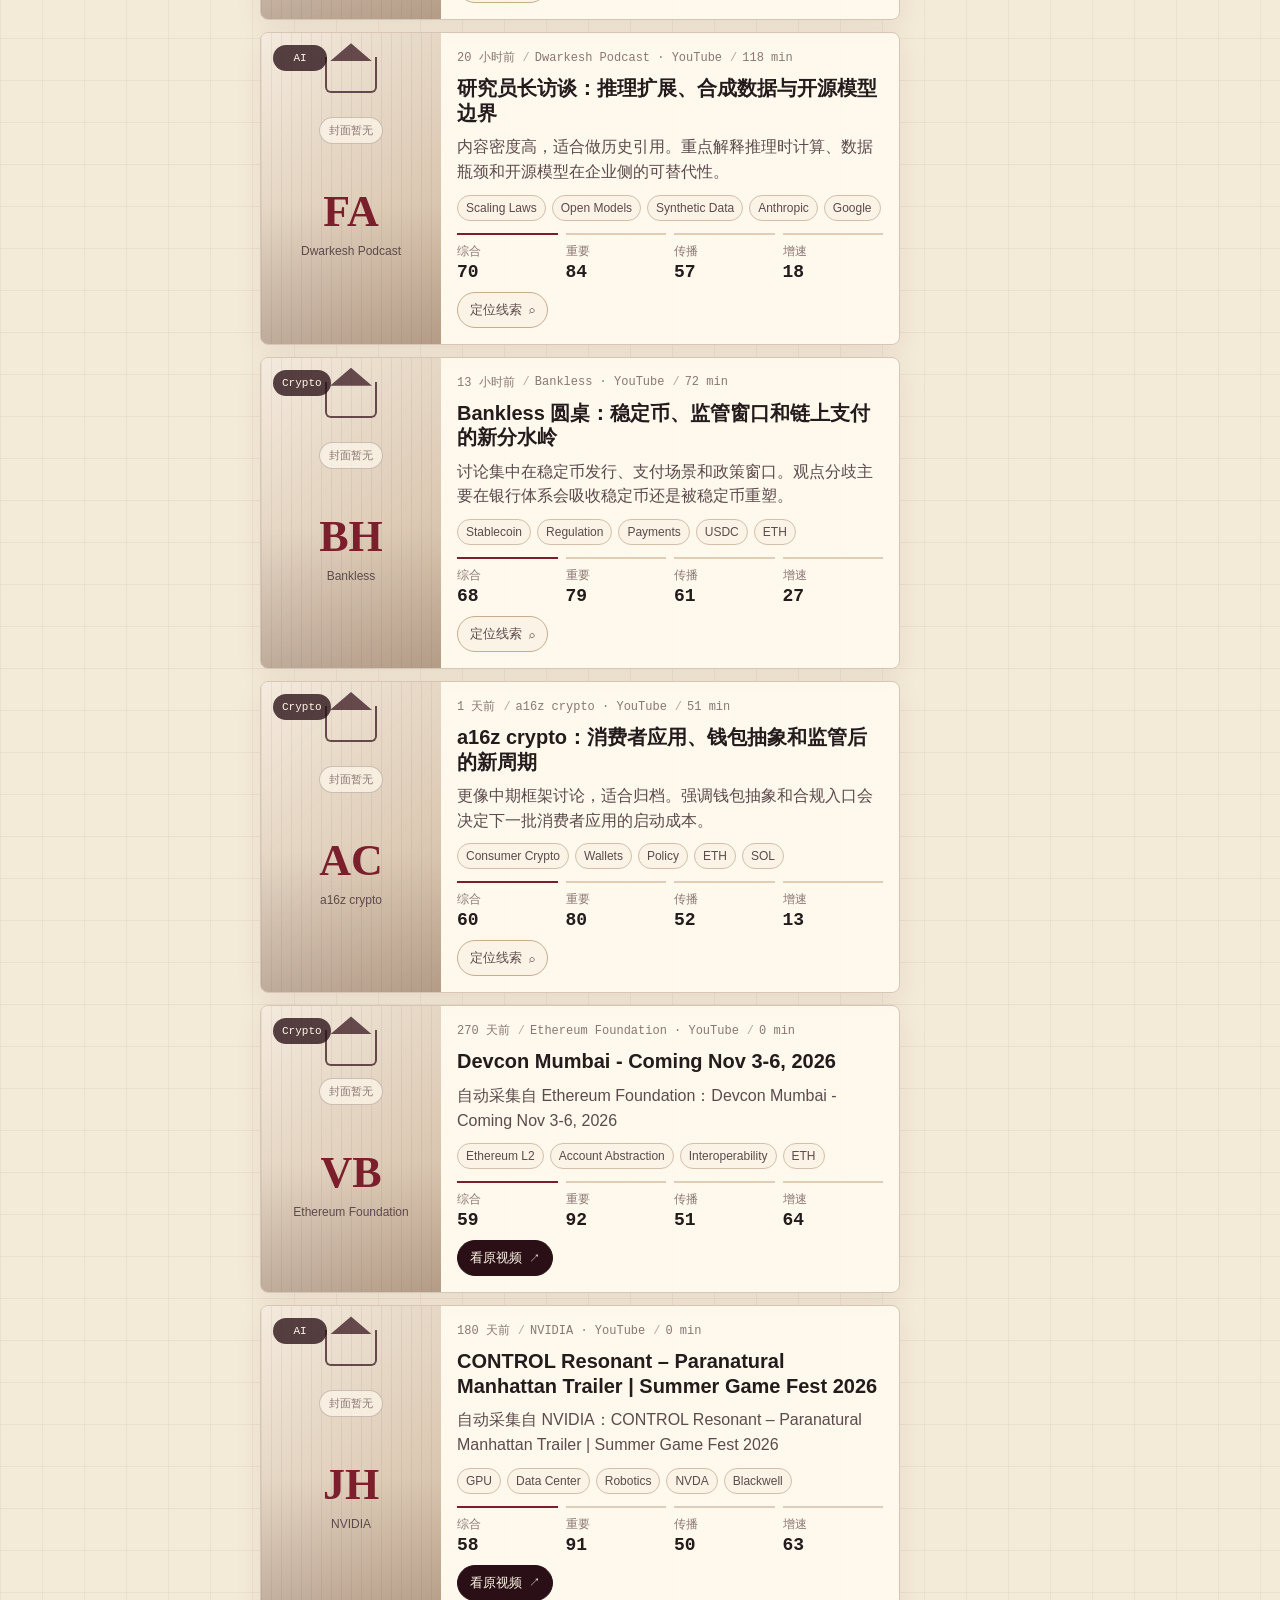
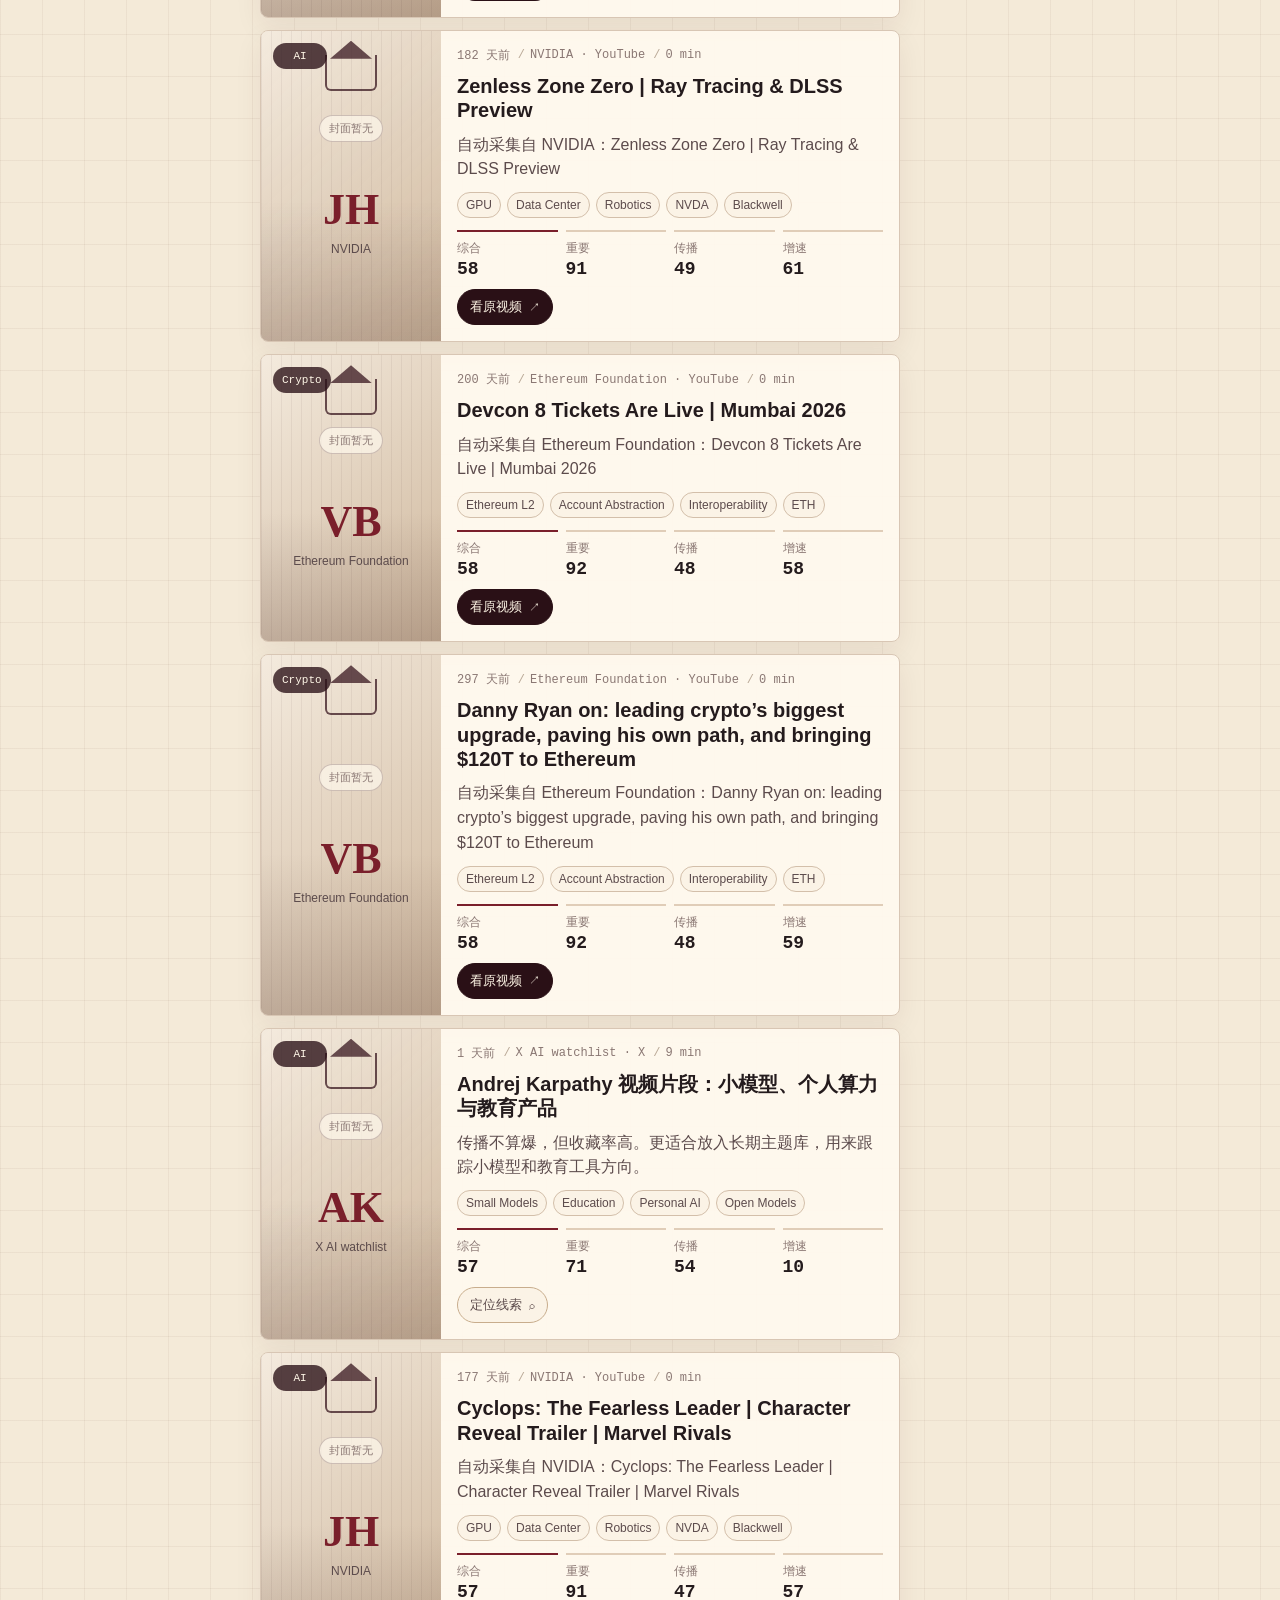
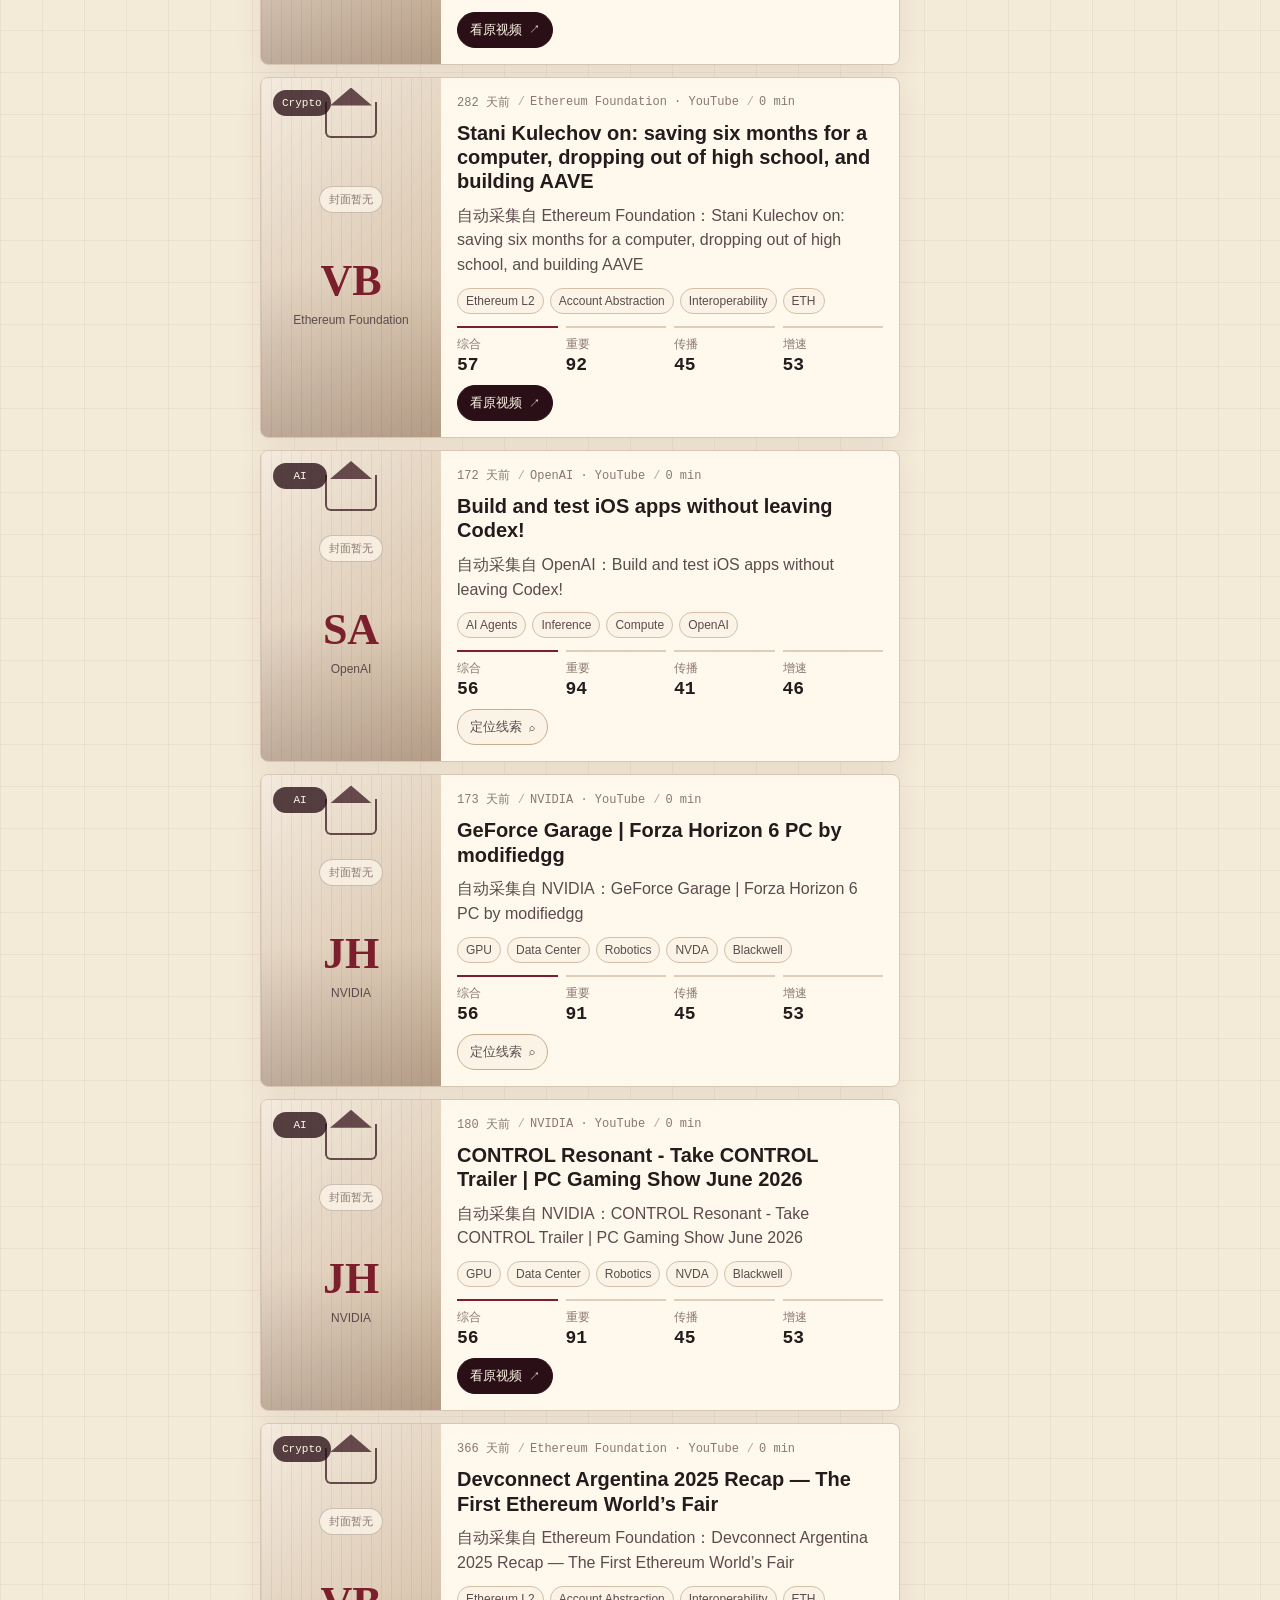
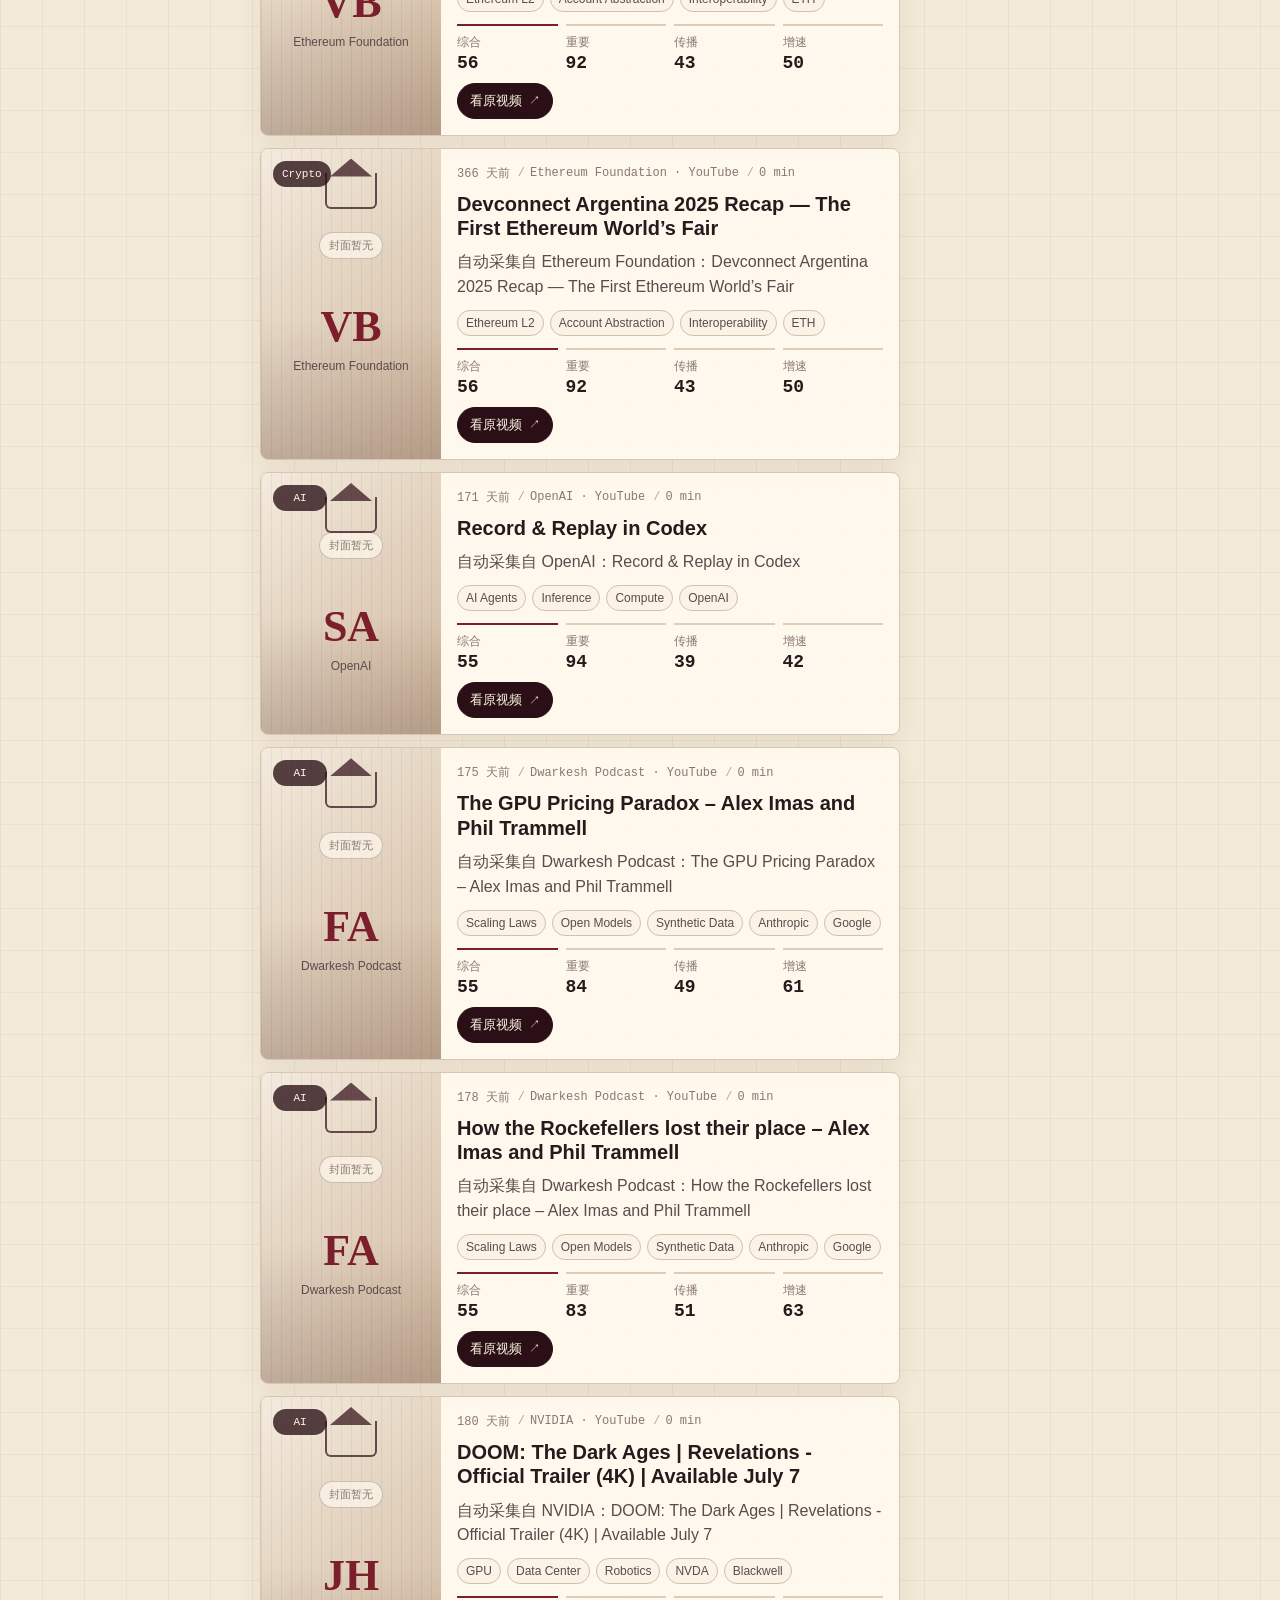
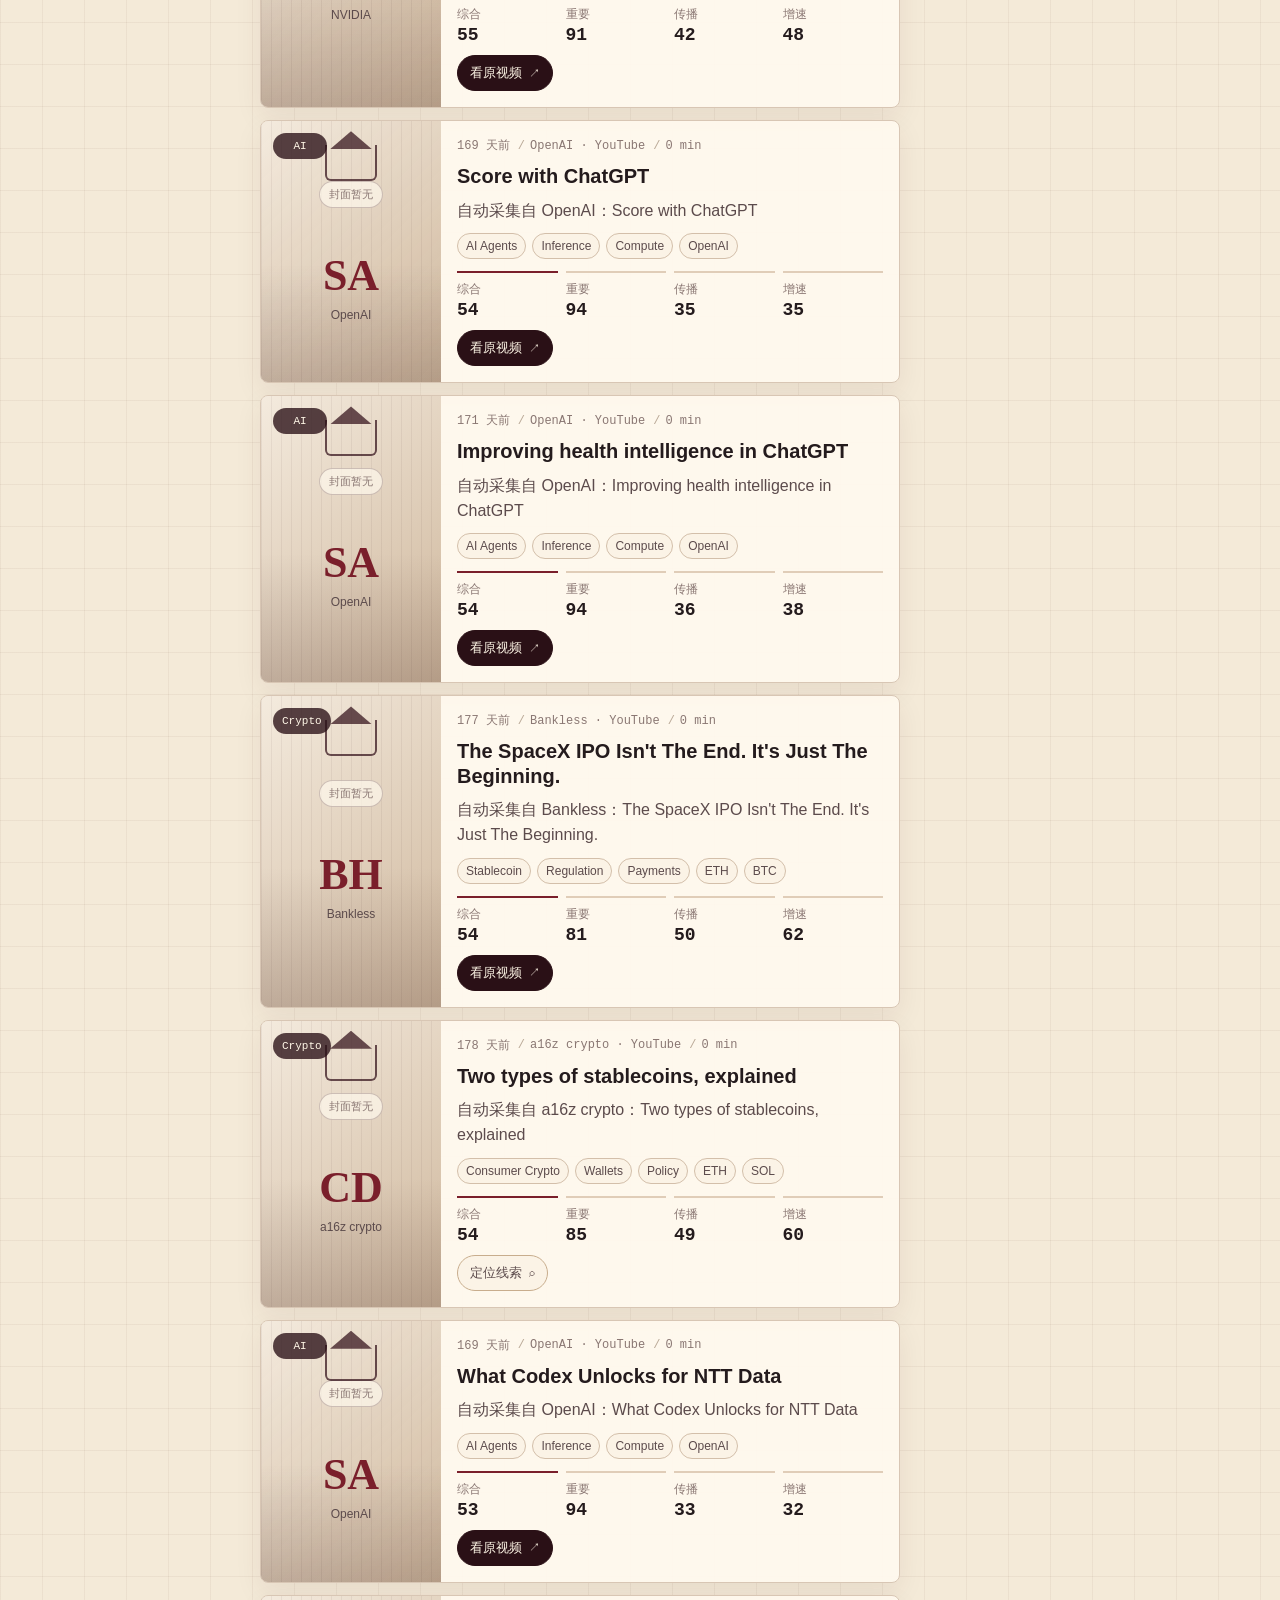
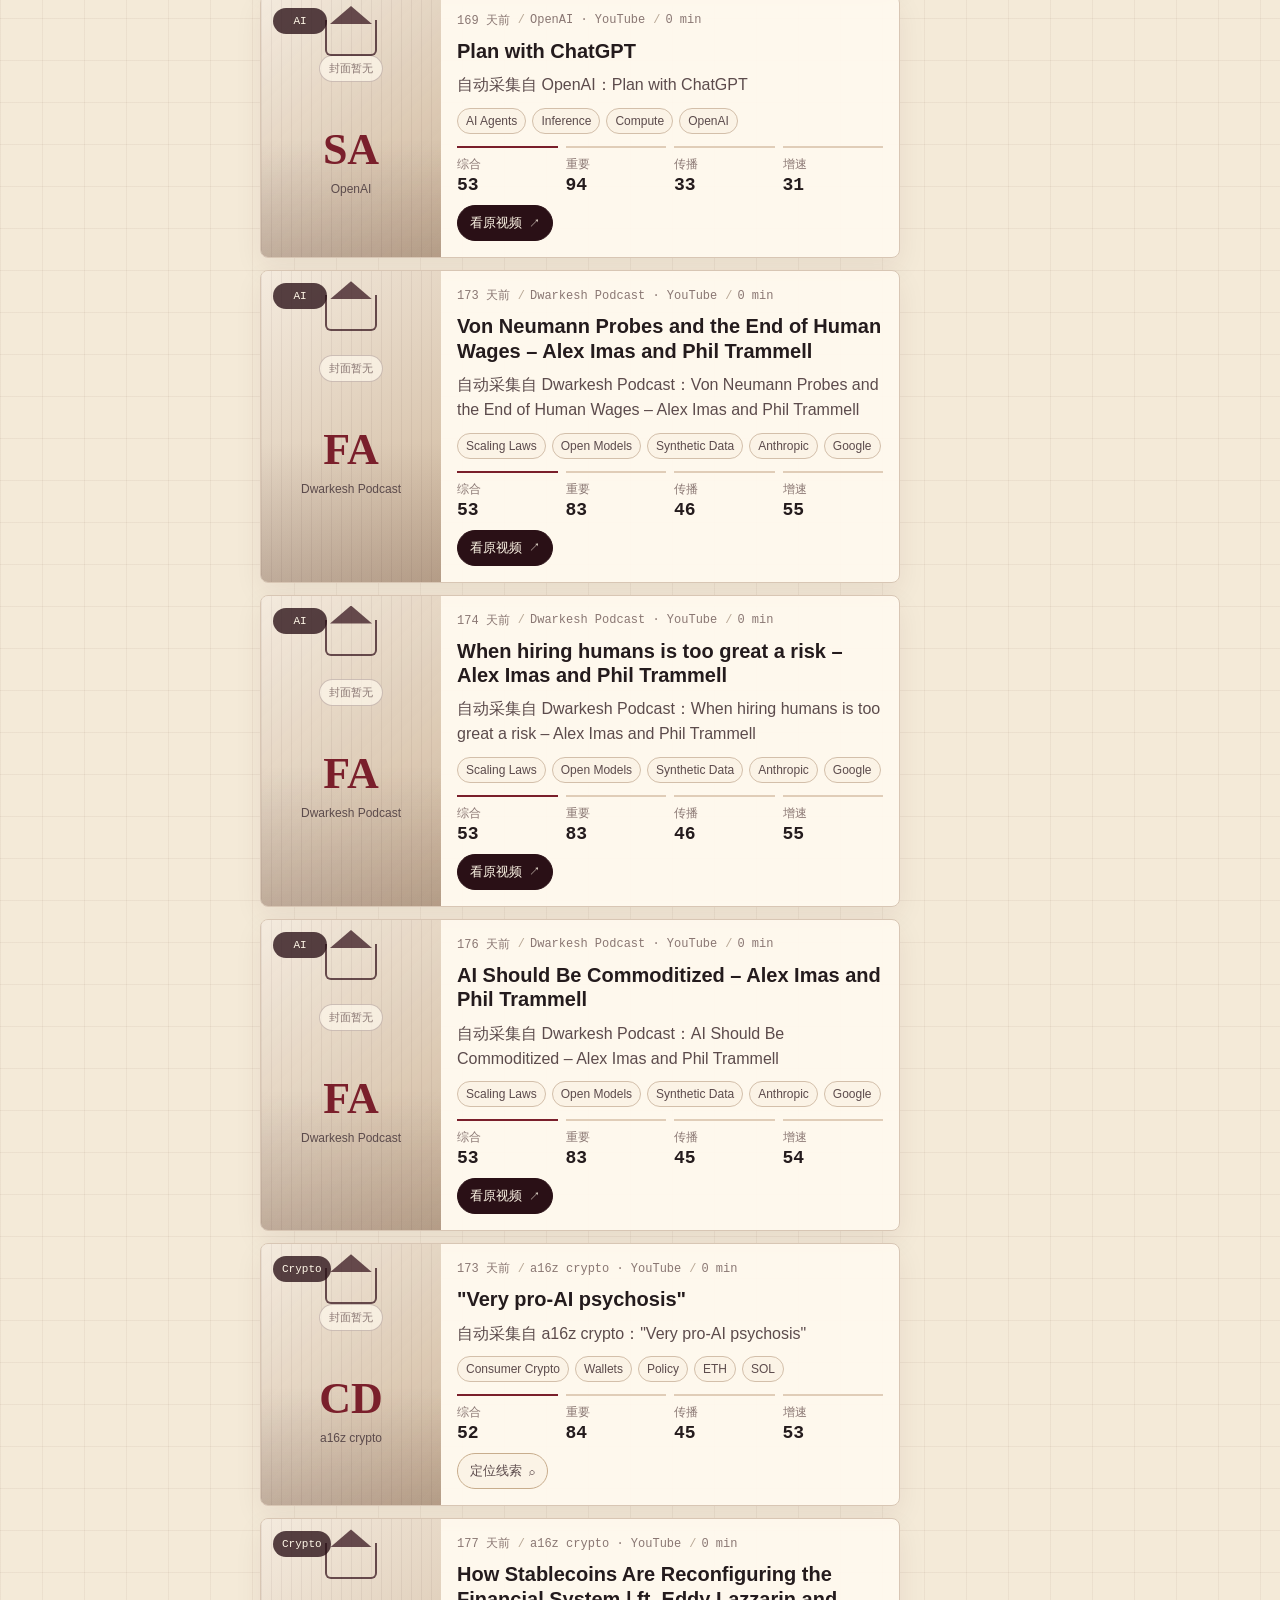
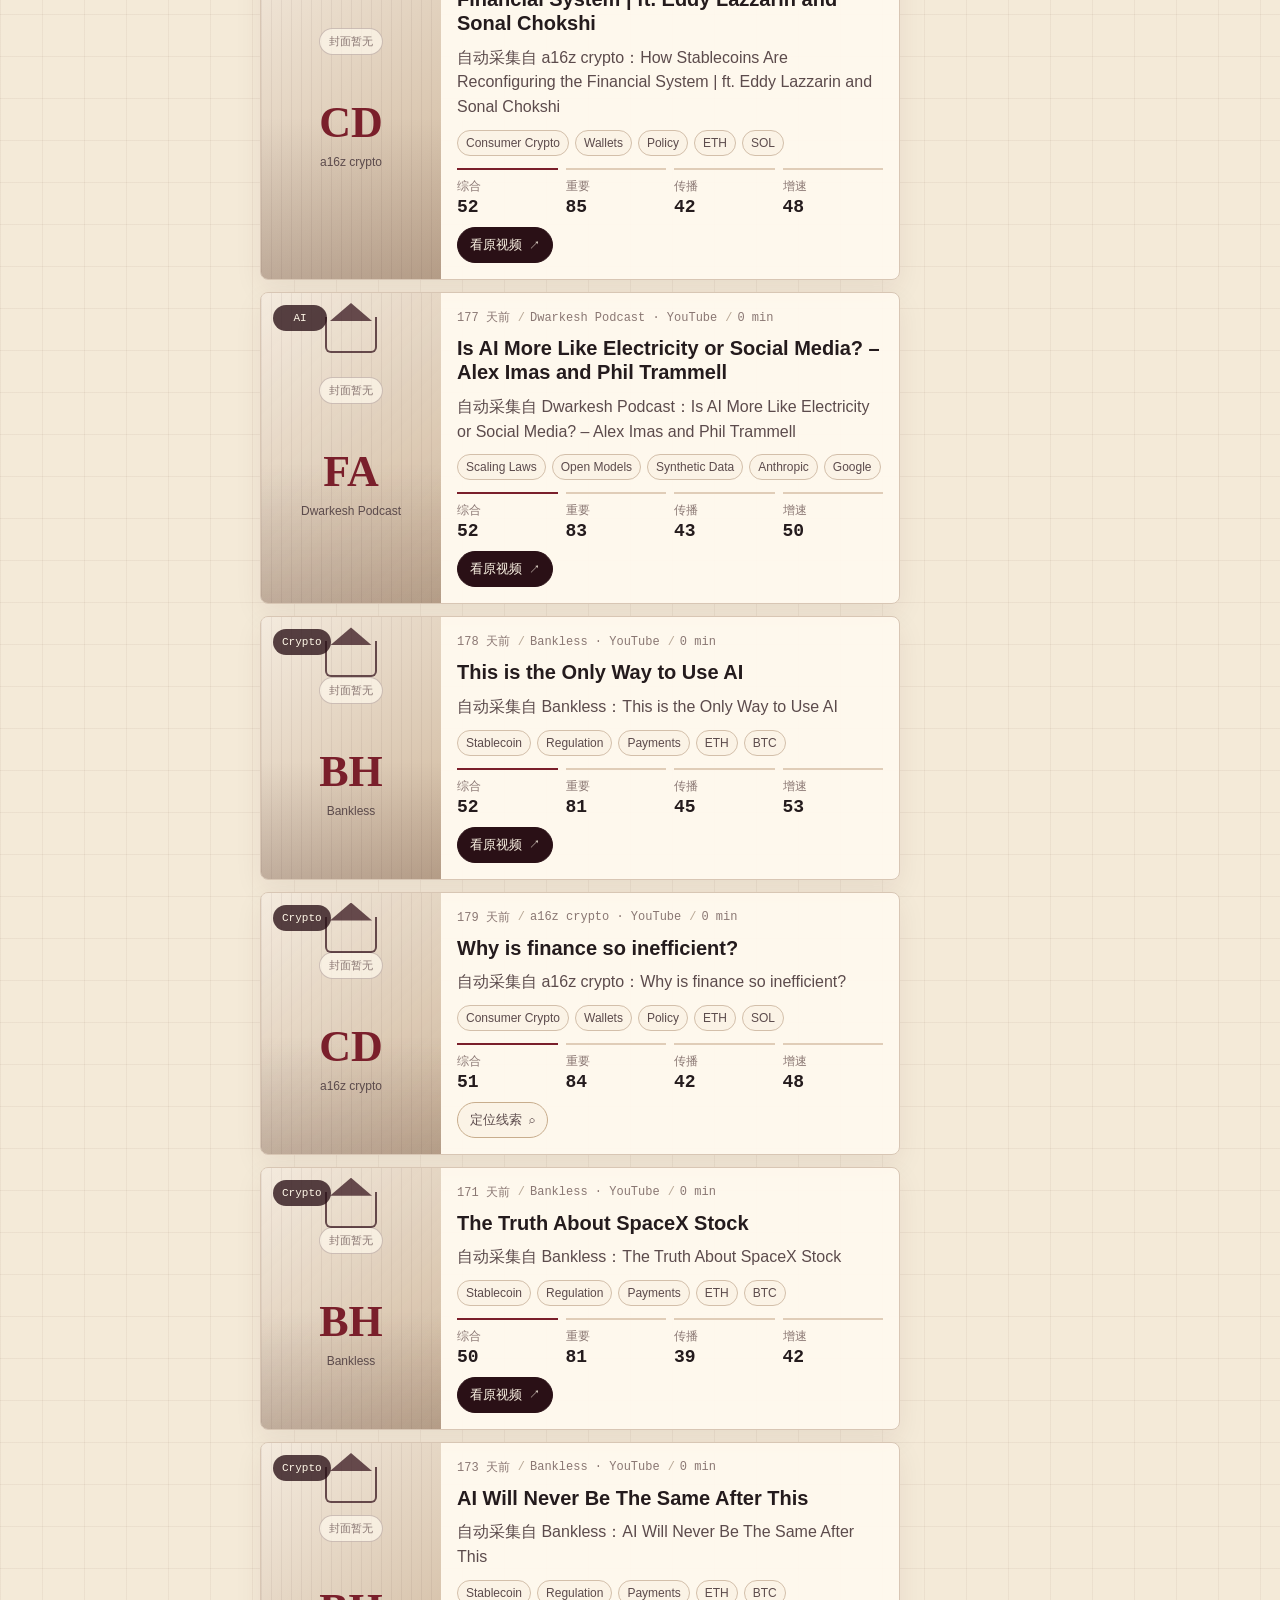
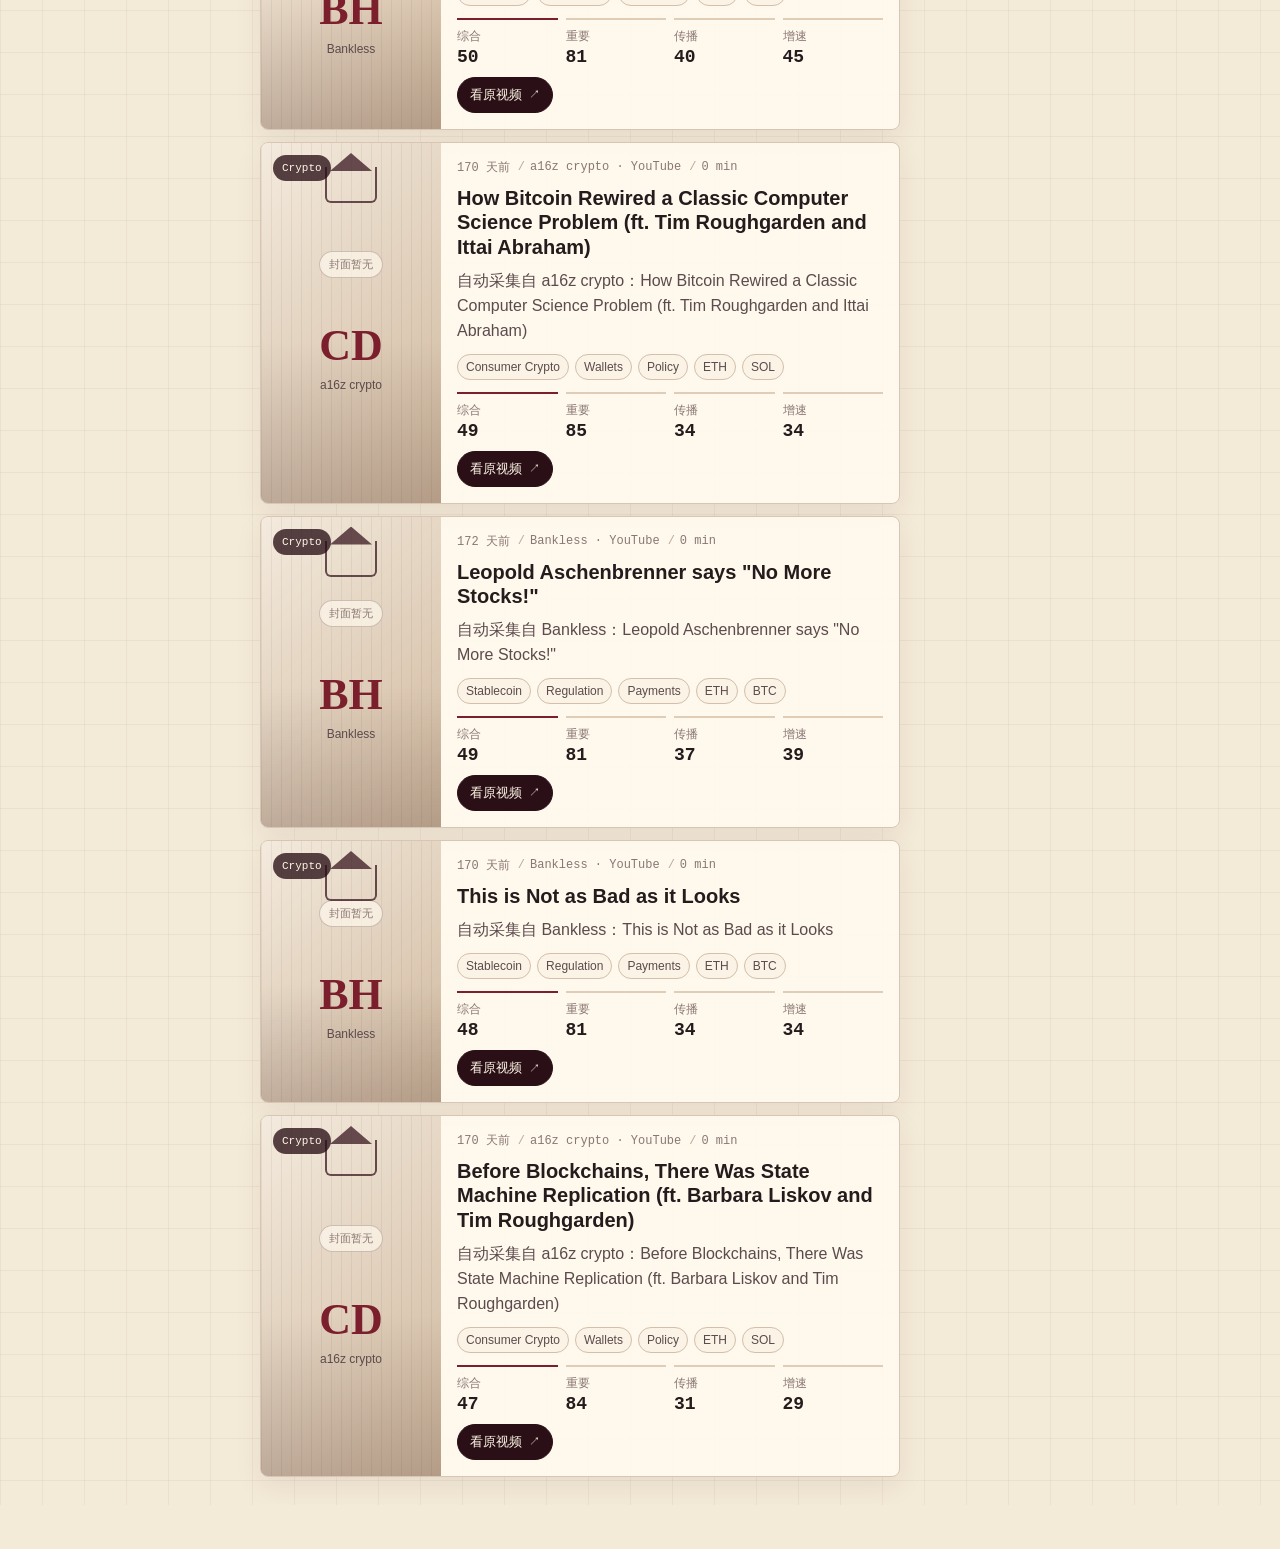
==== commit bd1989fc: "Refine homepage title and data badge" ====
--- a/index.html
+++ b/index.html
@@ -60,7 +60,7 @@
         <header class="topbar">
           <div>
             <p class="eyebrow">北京时间 · 每日 08:30 简报</p>
-            <h1>科技与投资大师视频情报站</h1>
+            <h1>科技与投资视频情报站</h1>
           </div>
           <div class="top-actions">
             <label class="search-box">
--- a/styles.css
+++ b/styles.css
@@ -189,7 +189,7 @@
 
 .topbar {
   display: grid;
-  grid-template-columns: minmax(500px, 1fr) minmax(0, 500px);
+  grid-template-columns: minmax(460px, 1fr) minmax(0, 520px);
   align-items: start;
   gap: 18px;
   margin-bottom: 22px;
@@ -231,9 +231,9 @@
 }
 
 .search-box {
-  flex: 1 1 232px;
+  flex: 1 1 220px;
   width: auto;
-  max-width: 276px;
+  max-width: 266px;
   min-height: 42px;
   display: flex;
   align-items: center;
@@ -278,8 +278,8 @@
 }
 
 .data-status {
-  flex: 0 1 156px;
-  max-width: 156px;
+  flex: 0 0 196px;
+  max-width: 196px;
   min-height: 42px;
   display: inline-flex;
   align-items: center;
@@ -289,7 +289,7 @@
   color: var(--muted);
   background: rgba(255, 249, 238, 0.72);
   font-family: var(--mono);
-  font-size: 12px;
+  font-size: 11px;
   white-space: nowrap;
   overflow: hidden;
   text-overflow: ellipsis;
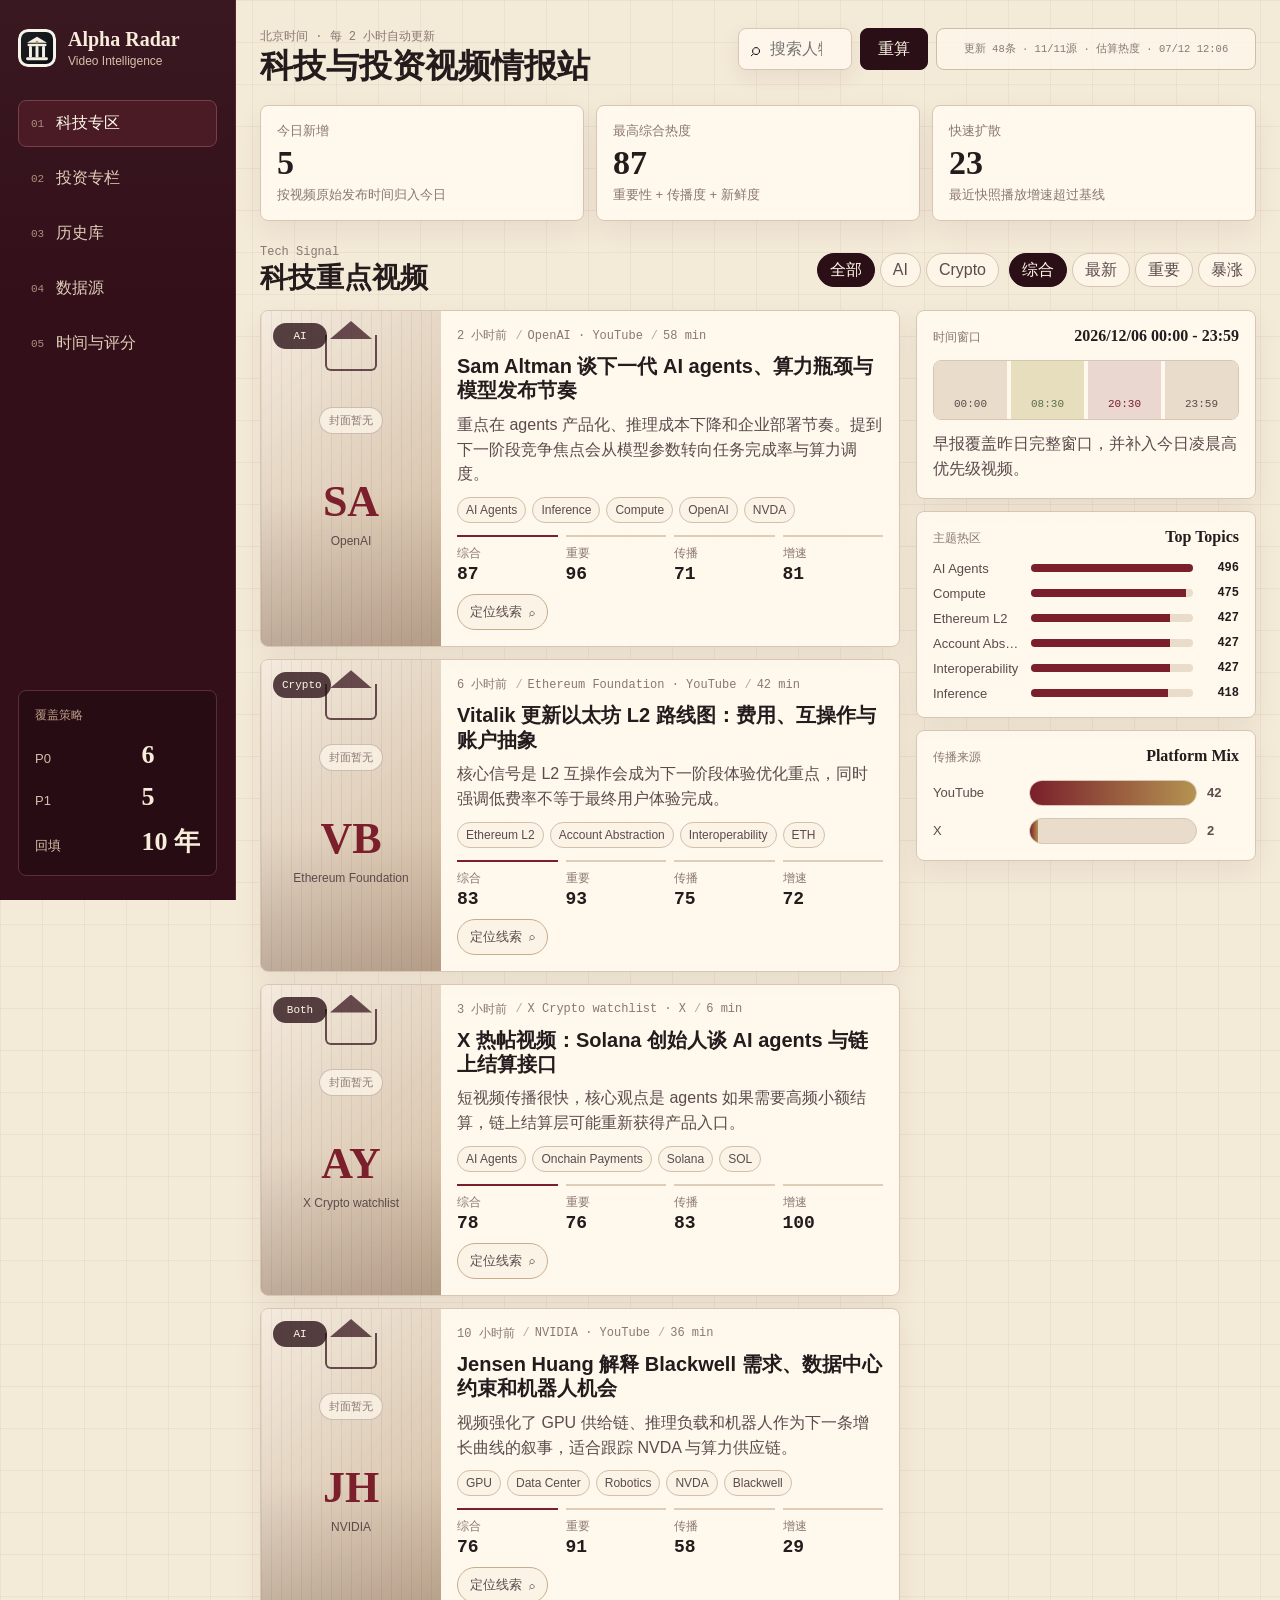
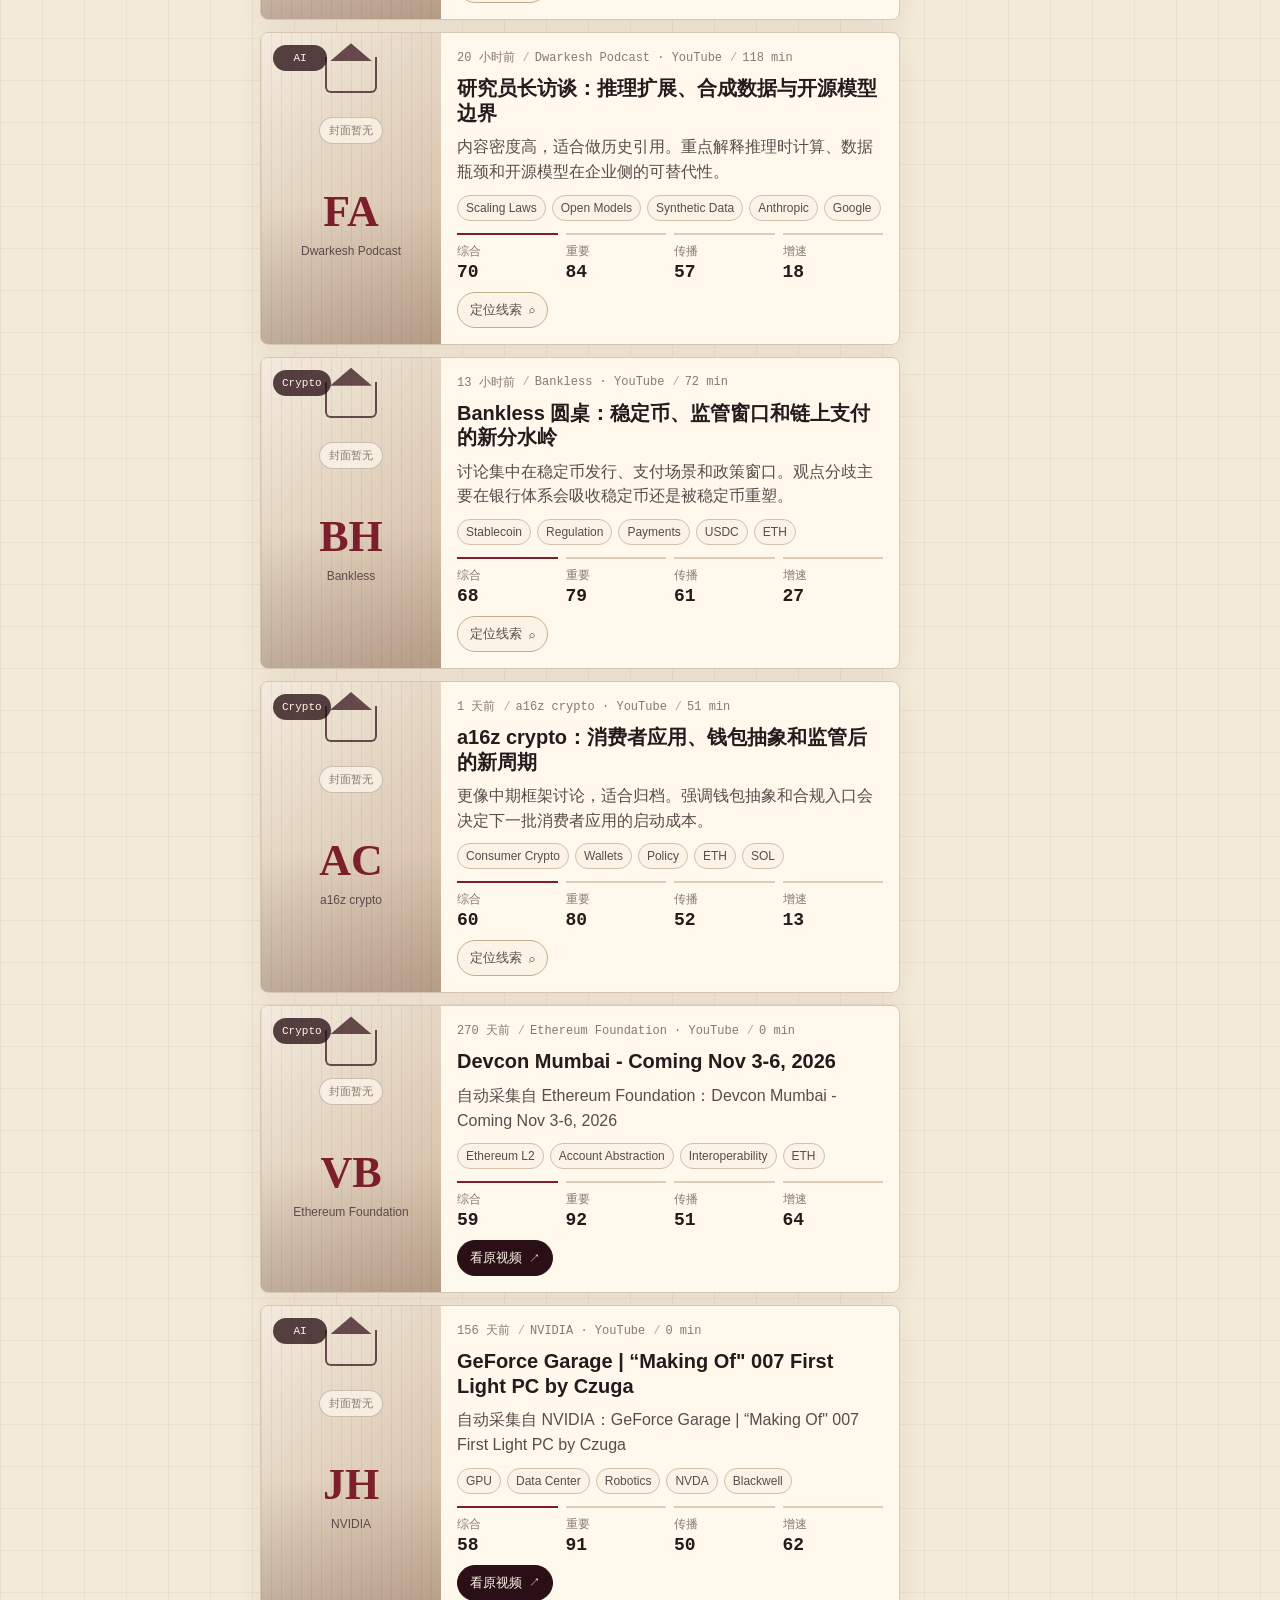
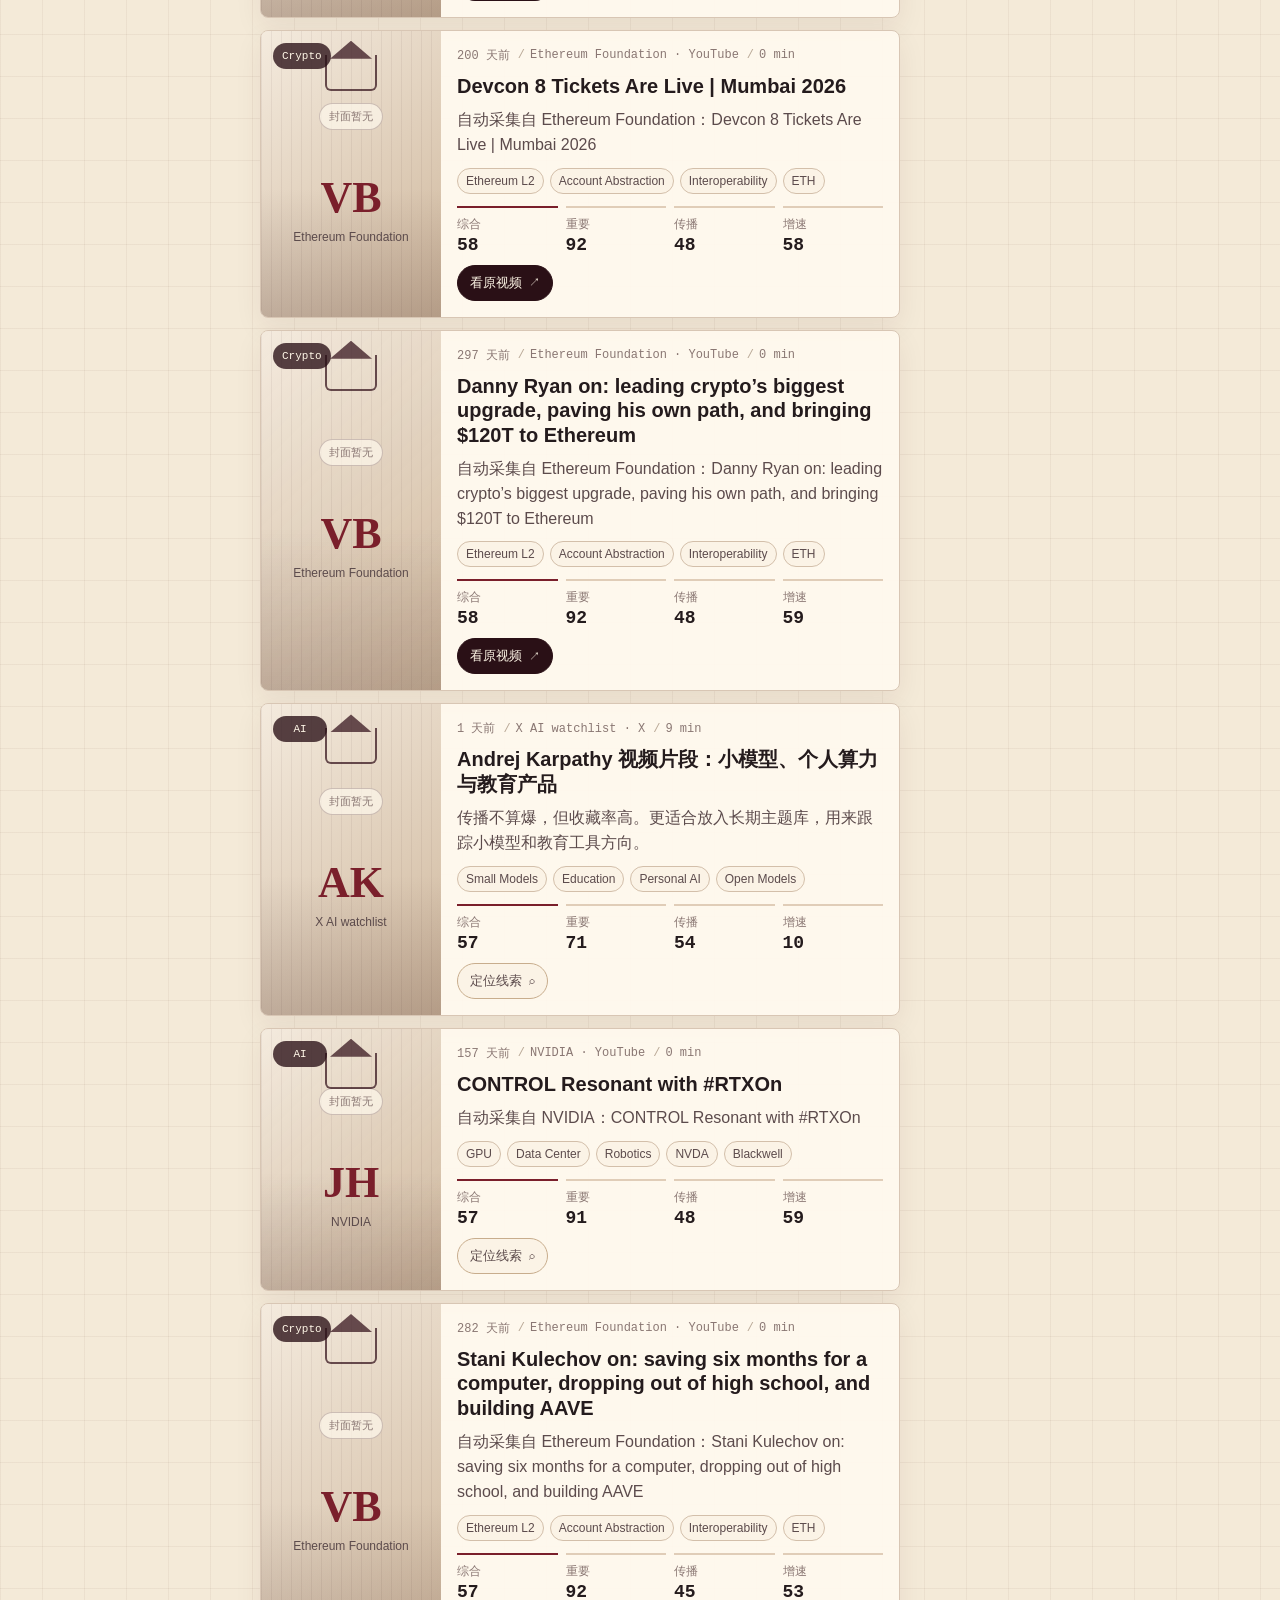
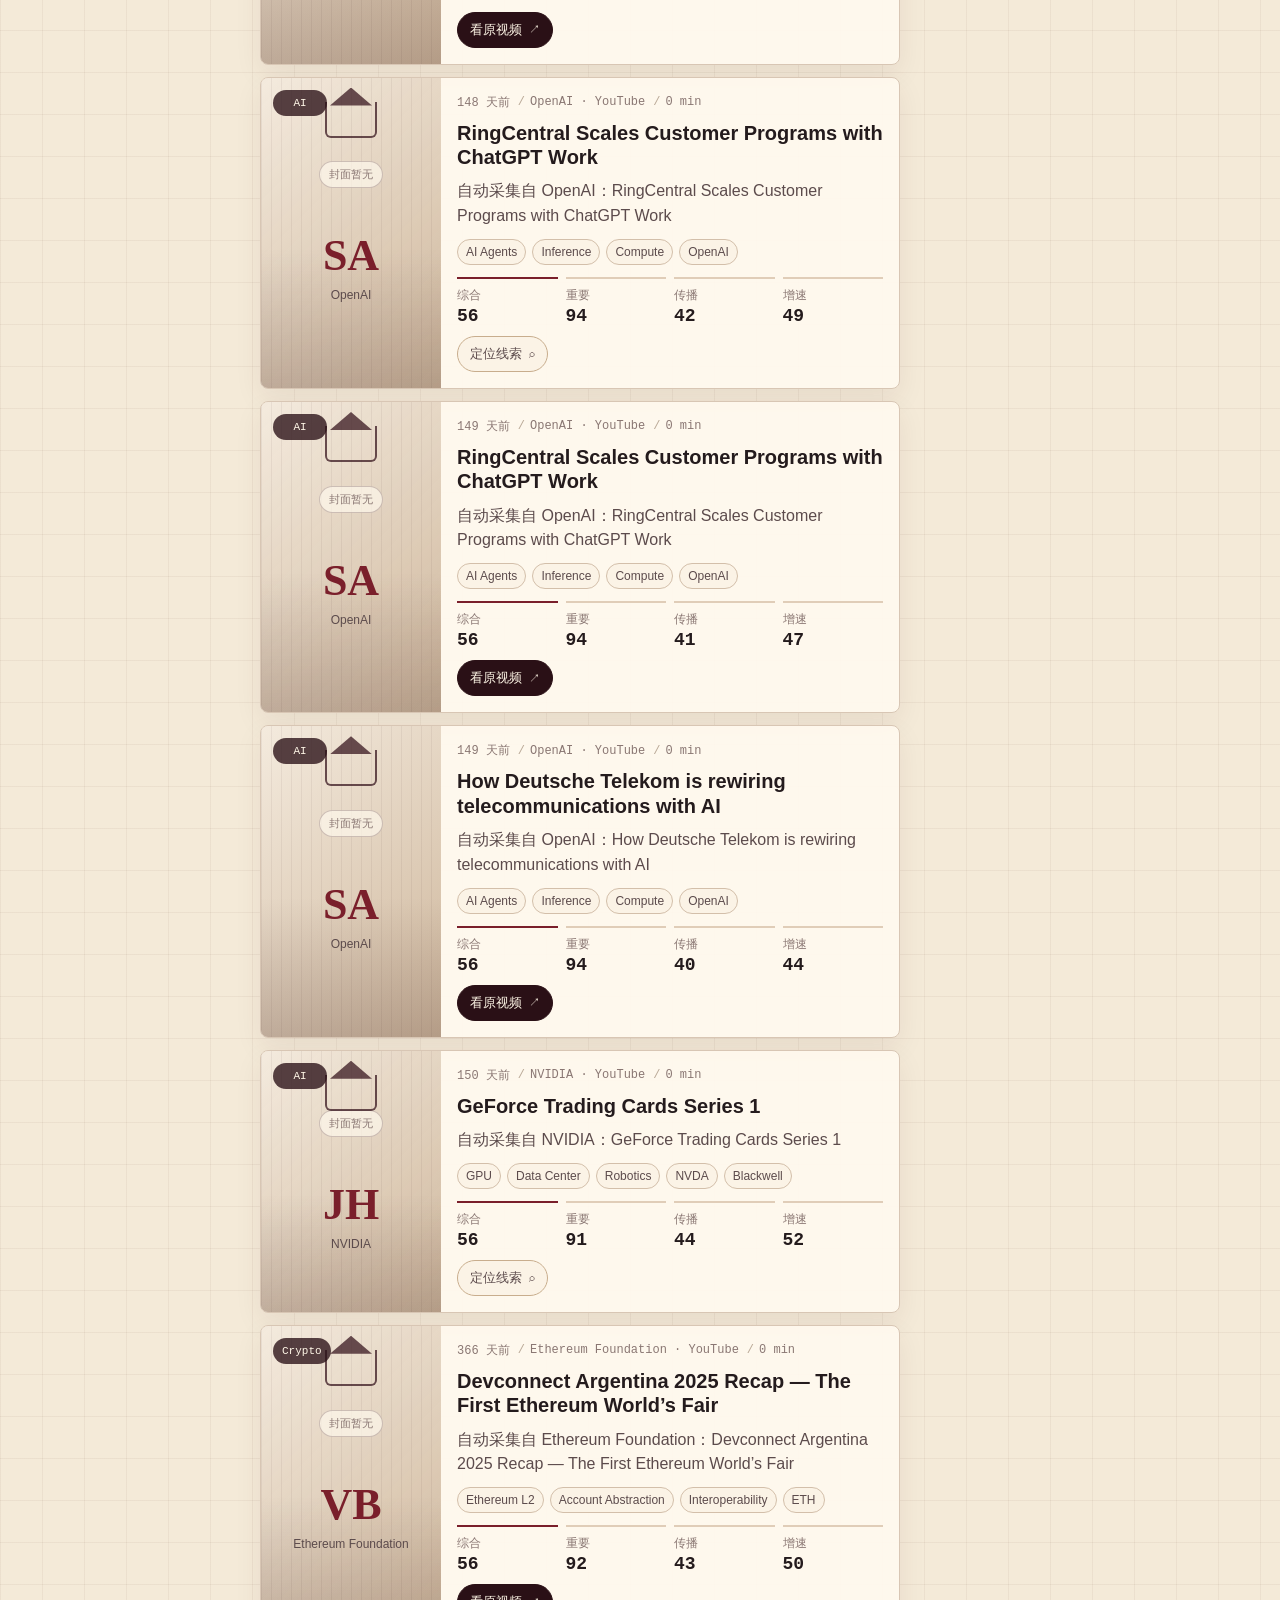
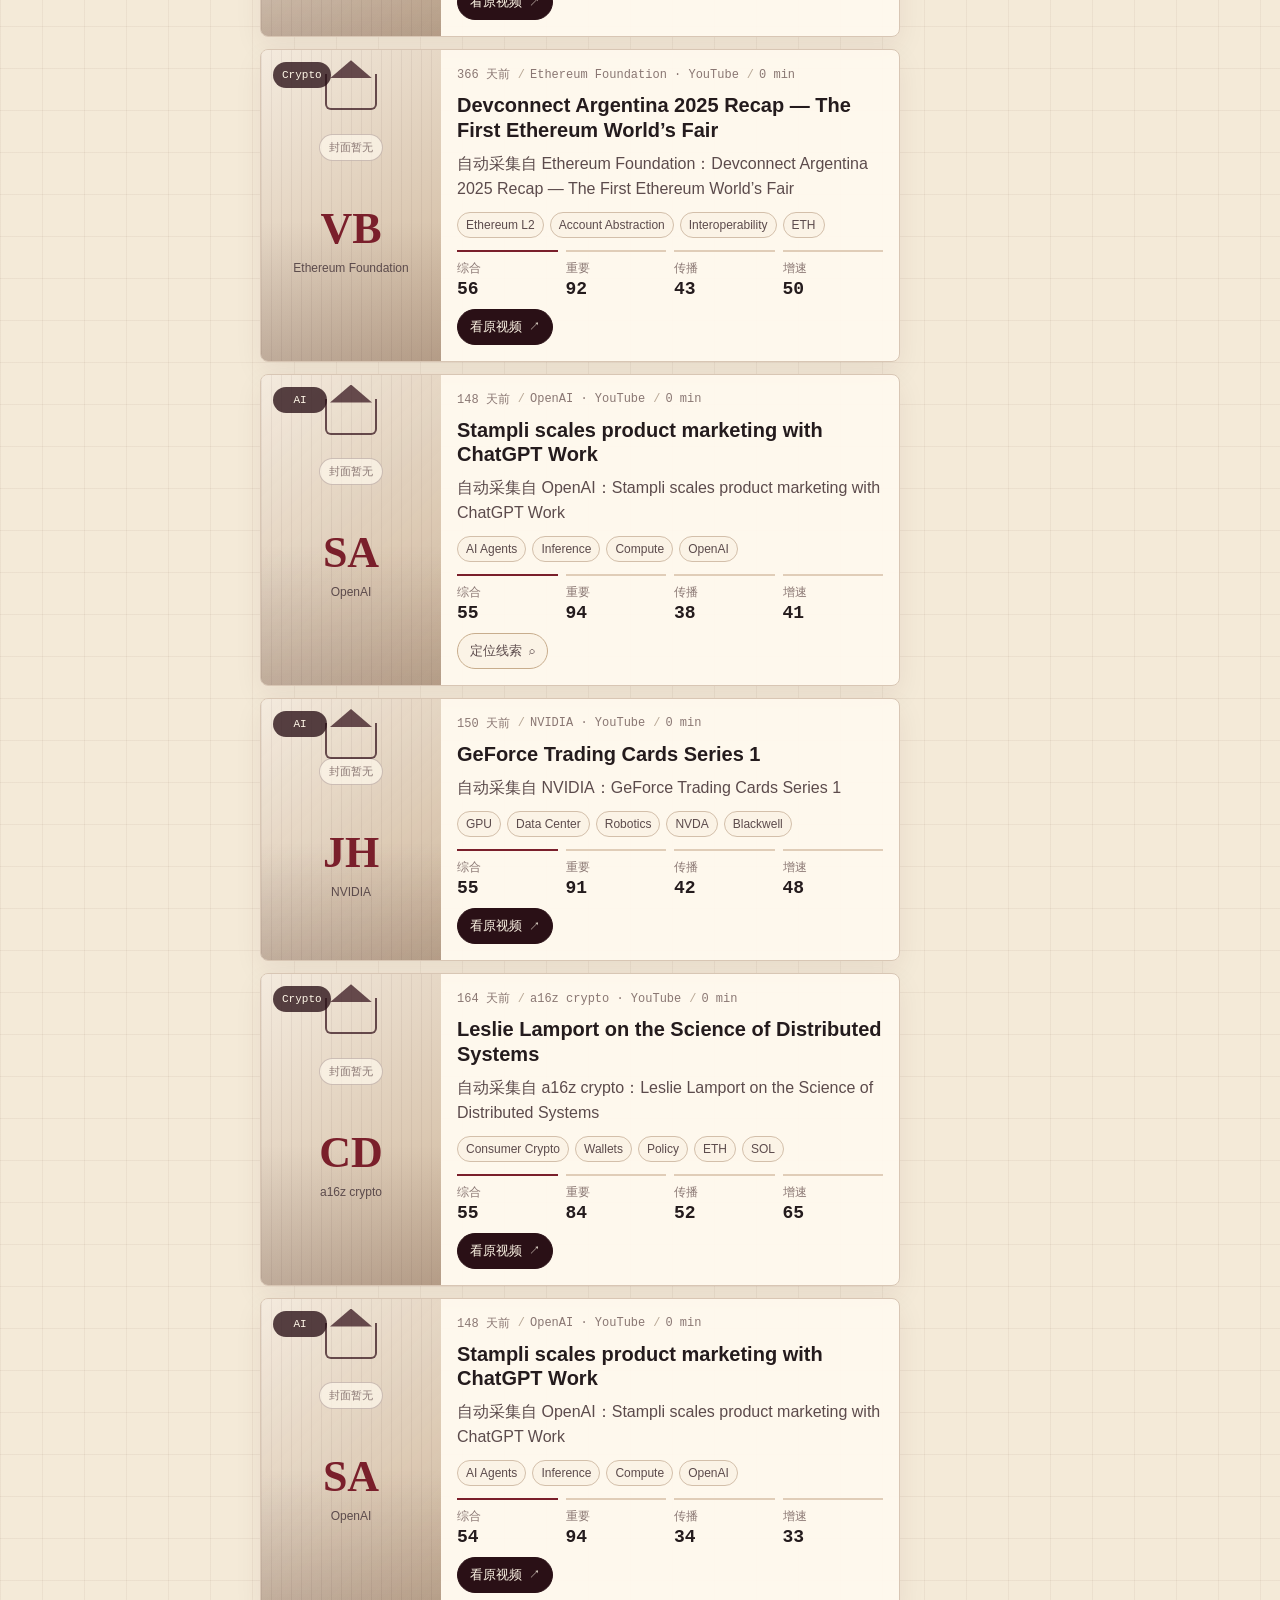
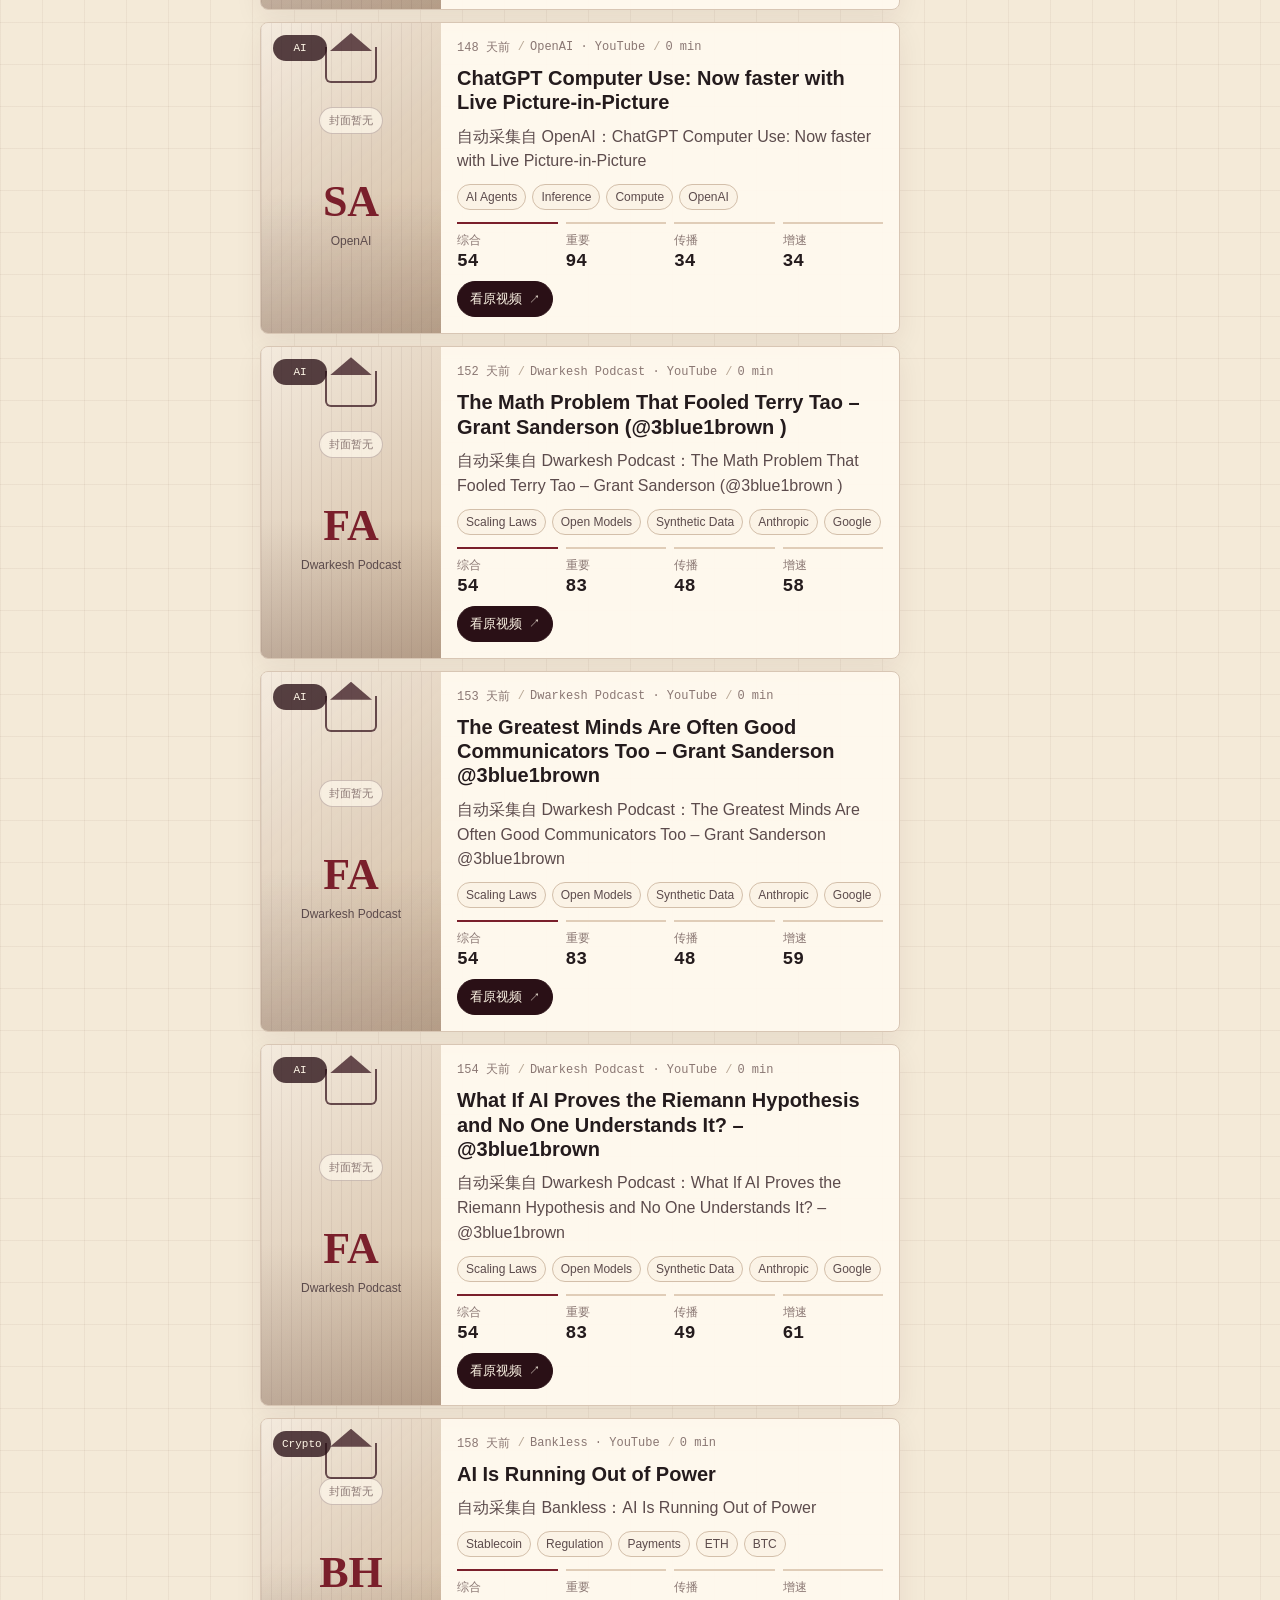
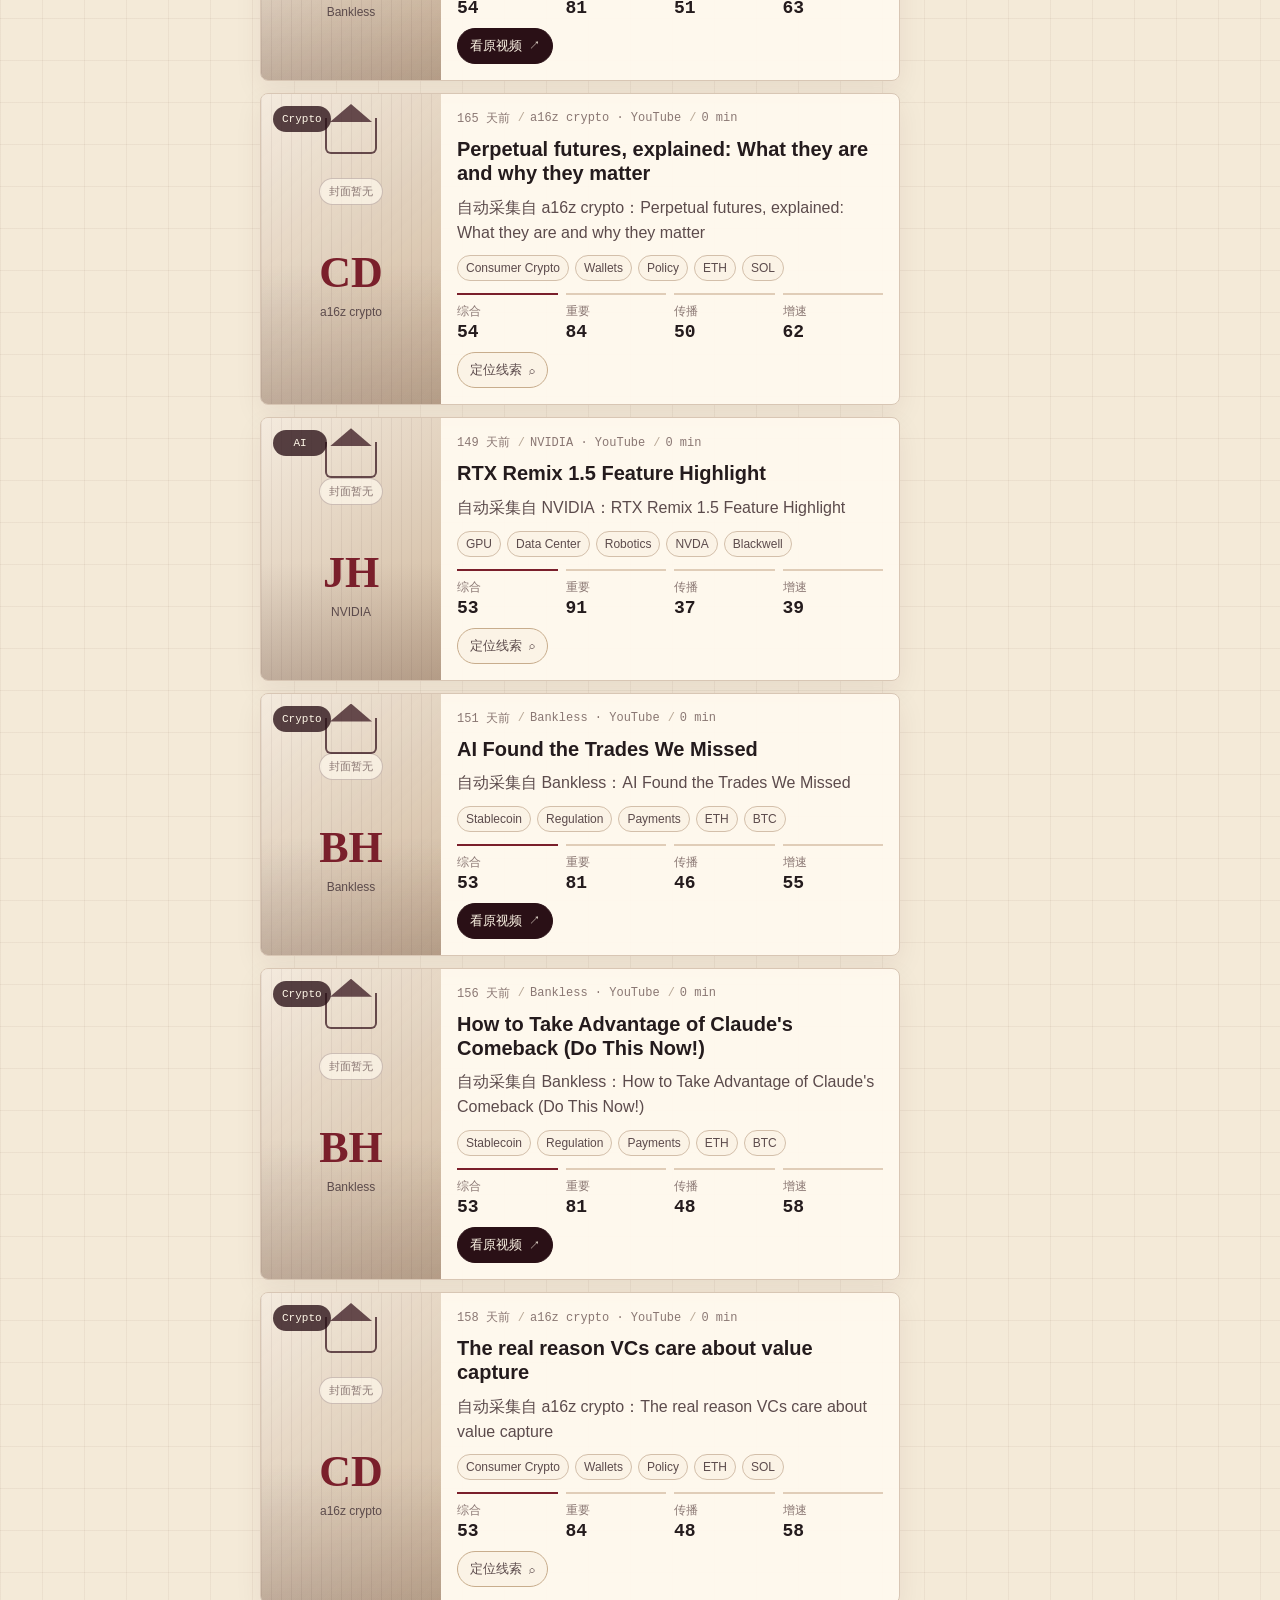
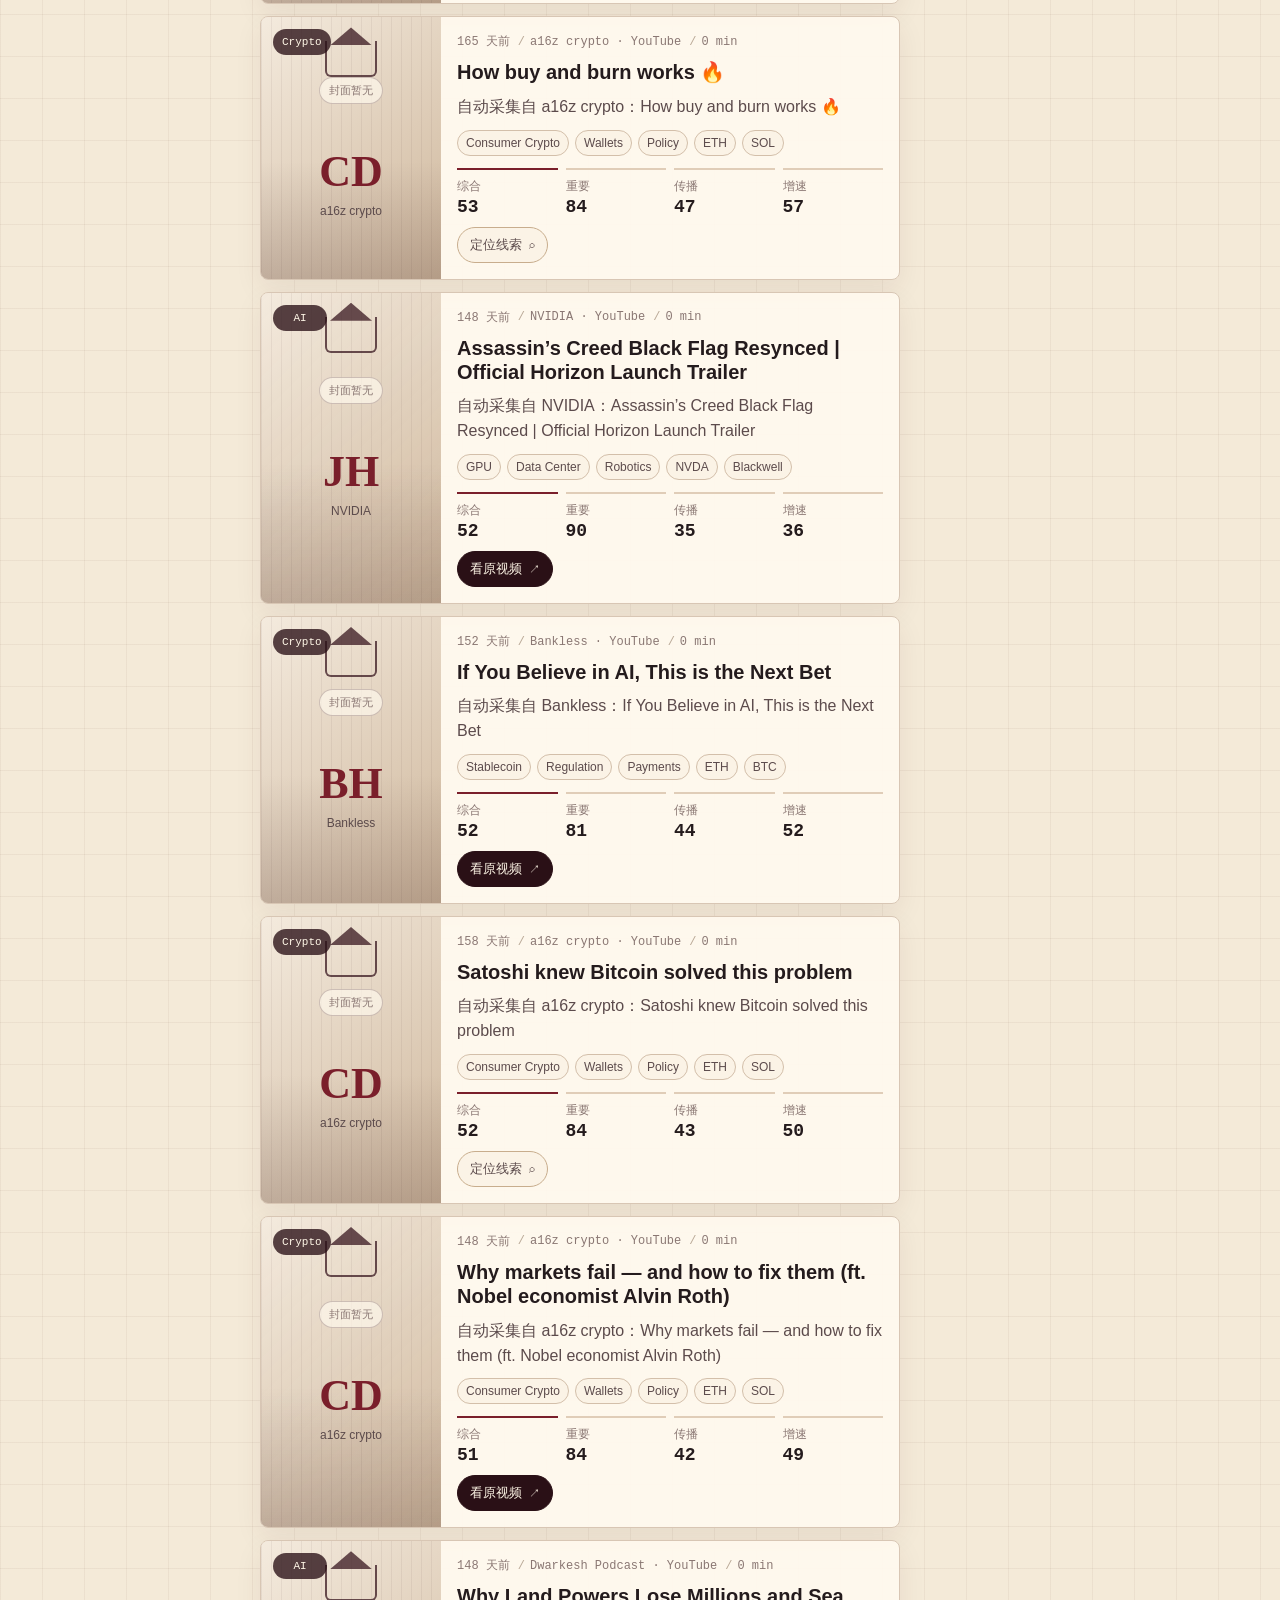
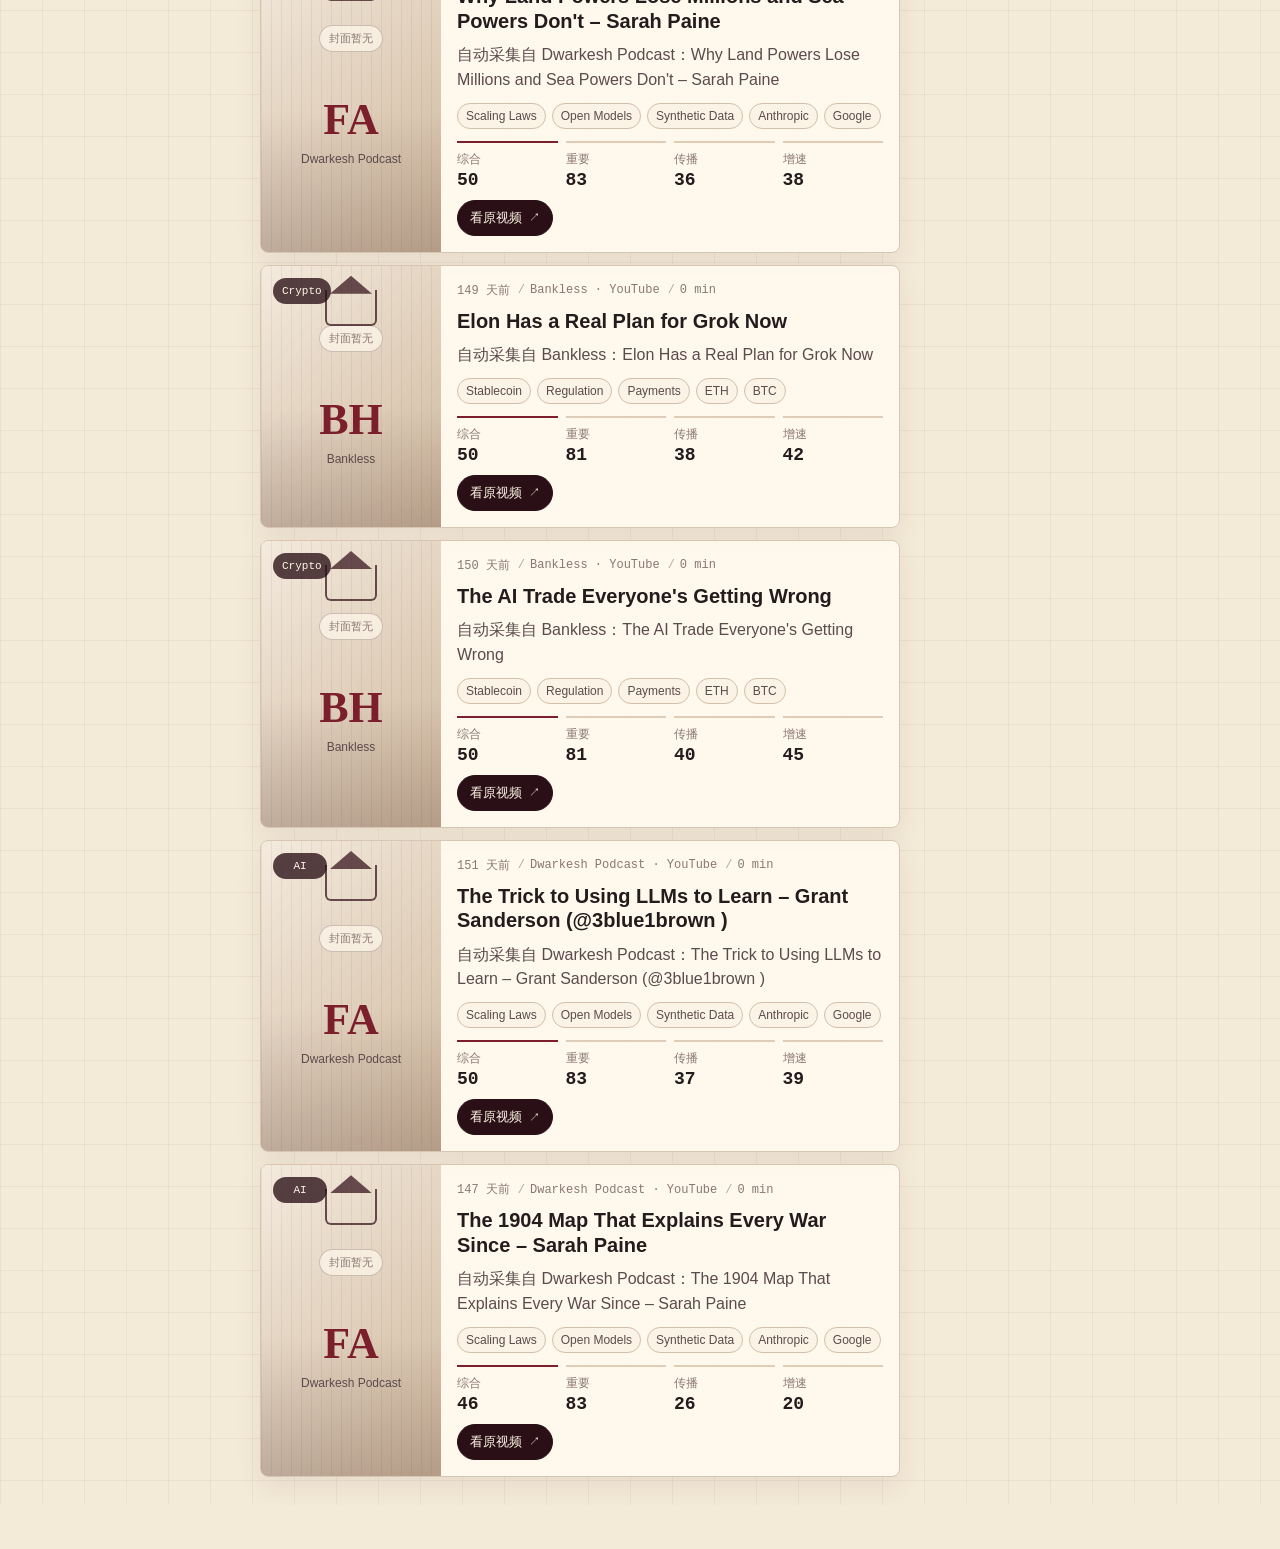
==== commit 4bb0a4bc: "Upgrade video data pipeline" ====
--- a/index.html
+++ b/index.html
@@ -59,7 +59,7 @@
       <main class="workspace">
         <header class="topbar">
           <div>
-            <p class="eyebrow">北京时间 · 每日 08:30 简报</p>
+            <p class="eyebrow">北京时间 · 每 2 小时自动更新</p>
             <h1>科技与投资视频情报站</h1>
           </div>
           <div class="top-actions">
@@ -76,7 +76,7 @@
           <article class="metric-card">
             <span>今日新增</span>
             <strong id="metric-new">0</strong>
-            <small>按 published_at 归入今日</small>
+            <small>按视频原始发布时间归入今日</small>
           </article>
           <article class="metric-card">
             <span>最高综合热度</span>
@@ -86,7 +86,7 @@
           <article class="metric-card">
             <span>快速扩散</span>
             <strong id="metric-rising">0</strong>
-            <small>6 小时播放增速超过基线</small>
+            <small>最近快照播放增速超过基线</small>
           </article>
         </section>
 
@@ -266,18 +266,18 @@
             <article class="rule-block">
               <p class="panel-label">采集频率</p>
               <ul class="rule-list">
-                <li><strong>P0</strong><span>每 30 分钟拉取新视频与指标。</span></li>
-                <li><strong>P1</strong><span>每 2 小时拉取，适合普通媒体和 X 发现层。</span></li>
-                <li><strong>0-6 小时视频</strong><span>每 30 分钟刷新热度快照。</span></li>
-                <li><strong>1-3 天视频</strong><span>每 6 小时刷新，捕捉延迟传播。</span></li>
+                <li><strong>P0</strong><span>每 2 小时随自动任务拉取，优先进入首页排序。</span></li>
+                <li><strong>P1</strong><span>每 2 小时拉取，靠主题相关性过滤噪音。</span></li>
+                <li><strong>P2</strong><span>保留研究、机构和长尾来源，补覆盖面。</span></li>
+                <li><strong>指标质量</strong><span>配置 YouTube API 后切换为真实播放、点赞、评论。</span></li>
               </ul>
             </article>
             <article class="rule-block">
               <p class="panel-label">下一步接 API</p>
               <ul class="rule-list">
-                <li><strong>YouTube</strong><span>channels.list -> uploads playlist -> playlistItems.list -> videos.list。</span></li>
-                <li><strong>X</strong><span>Recent Search 追 7 天发现层，Filtered Stream 追核心账号。</span></li>
-                <li><strong>存储</strong><span>视频表、来源表、实体表、指标快照表分开。</span></li>
+                <li><strong>YouTube</strong><span>RSS 发现新视频；配置 API 后补齐真实指标和时长。</span></li>
+                <li><strong>过滤</strong><span>标题、人物、主题和资产多维相关性评分，剔除低价值视频。</span></li>
+                <li><strong>诊断</strong><span>数据文件记录成功源、过滤量、失败源和指标模式。</span></li>
               </ul>
             </article>
           </div>
--- a/styles.css
+++ b/styles.css
@@ -41,6 +41,7 @@
     linear-gradient(180deg, rgba(84, 48, 35, 0.055) 1px, transparent 1px),
     var(--paper);
   background-size: 42px 42px;
+  overflow-x: hidden;
 }
 
 button,
@@ -278,18 +279,19 @@
 }
 
 .data-status {
-  flex: 0 0 196px;
-  max-width: 196px;
+  flex: 0 0 320px;
+  max-width: 320px;
   min-height: 42px;
   display: inline-flex;
   align-items: center;
+  justify-content: center;
   border: 1px solid #cfbda8;
   border-radius: var(--radius);
   padding: 0 12px;
   color: var(--muted);
   background: rgba(255, 249, 238, 0.72);
   font-family: var(--mono);
-  font-size: 11px;
+  font-size: 10.5px;
   white-space: nowrap;
   overflow: hidden;
   text-overflow: ellipsis;
@@ -307,6 +309,7 @@
 .rule-block,
 .source-card,
 .video-card {
+  min-width: 0;
   border: 1px solid var(--line);
   border-radius: var(--radius);
   background: rgba(255, 249, 238, 0.94);
@@ -1543,9 +1546,339 @@
   }
 }
 
+@media (max-width: 640px) {
+  body {
+    background-size: 34px 34px;
+  }
+
+  .sidebar {
+    position: sticky;
+    top: 0;
+    z-index: 20;
+    gap: 12px;
+    padding: 12px;
+    border-right: 0;
+    border-bottom: 1px solid #57232d;
+  }
+
+  .brand {
+    min-height: 38px;
+    gap: 10px;
+  }
+
+  .brand-mark {
+    width: 34px;
+    height: 34px;
+    flex-basis: 34px;
+    border-radius: 8px;
+  }
+
+  .brand strong {
+    font-size: 18px;
+  }
+
+  .brand span {
+    margin-top: 3px;
+    font-size: 11px;
+  }
+
+  .nav-list {
+    display: grid;
+    grid-template-columns: repeat(3, minmax(0, 1fr));
+    gap: 8px;
+    max-width: 100%;
+  }
+
+  .nav-item {
+    width: 100%;
+    min-height: 38px;
+    padding: 8px 9px;
+    gap: 7px;
+    font-size: 13px;
+    white-space: nowrap;
+  }
+
+  .nav-item span {
+    font-size: 10px;
+  }
+
+  .workspace {
+    padding: 16px 12px 24px;
+    max-width: 100vw;
+    overflow-x: hidden;
+  }
+
+  .topbar {
+    gap: 13px;
+    margin-bottom: 14px;
+  }
+
+  .eyebrow {
+    font-size: 11px;
+  }
+
+  h1 {
+    font-size: clamp(27px, 7.6vw, 31px);
+    line-height: 1.08;
+    white-space: nowrap;
+  }
+
+  h2 {
+    font-size: 25px;
+  }
+
+  .top-actions {
+    display: grid;
+    grid-template-columns: auto minmax(0, 1fr);
+    align-items: center;
+    gap: 8px;
+  }
+
+  .search-box {
+    grid-column: 1 / -1;
+    min-height: 40px;
+    padding: 0 11px;
+  }
+
+  .ghost-button {
+    justify-self: start;
+    min-width: 64px;
+    min-height: 38px;
+    padding: 0 12px;
+  }
+
+  .data-status {
+    justify-self: stretch;
+    max-width: none;
+    width: 100%;
+    min-width: 0;
+    min-height: 38px;
+    padding: 0 10px;
+    font-size: 10.5px;
+    justify-content: center;
+  }
+
+  .metric-strip {
+    grid-template-columns: 1fr;
+    gap: 8px;
+    margin-bottom: 18px;
+  }
+
+  .metric-card {
+    min-height: 70px;
+    padding: 10px 12px;
+    gap: 4px;
+    overflow: hidden;
+  }
+
+  .metric-card span,
+  .metric-card small {
+    font-size: 11px;
+    line-height: 1.25;
+  }
+
+  .metric-card strong {
+    font-size: 26px;
+  }
+
+  .section-head {
+    gap: 10px;
+    margin-bottom: 12px;
+  }
+
+  .section-controls,
+  #view-investment .segmented-control {
+    display: grid;
+    justify-content: flex-start;
+    gap: 7px;
+    width: 100%;
+    max-width: 100%;
+    margin-inline: 0;
+    padding: 0 0 3px;
+    overflow: visible;
+  }
+
+  .section-controls .filter-row,
+  .section-controls .segmented-control {
+    width: 100%;
+    max-width: 100%;
+    overflow-x: auto;
+    scrollbar-width: none;
+  }
+
+  .section-controls .filter-row::-webkit-scrollbar,
+  .section-controls .segmented-control::-webkit-scrollbar {
+    display: none;
+  }
+
+  .segment,
+  .investment-segment,
+  .filter-chip {
+    min-height: 32px;
+    padding: 7px 11px;
+    font-size: 13px;
+  }
+
+  .content-grid,
+  .investment-layout {
+    gap: 12px;
+  }
+
+  .video-feed,
+  .investment-feed,
+  .insight-column {
+    gap: 10px;
+  }
+
+  .video-card {
+    grid-template-columns: 1fr;
+    width: 100%;
+    max-width: 100%;
+  }
+
+  .thumb-wrap {
+    min-height: 0;
+    aspect-ratio: 4 / 3;
+  }
+
+  .video-body {
+    min-width: 0;
+    width: 100%;
+    max-width: calc(100vw - 24px);
+    padding: 13px;
+    gap: 9px;
+  }
+
+  .video-meta {
+    gap: 6px;
+    font-size: 11px;
+  }
+
+  .video-body h3 {
+    max-width: 100%;
+    font-size: 18px;
+    line-height: 1.24;
+    overflow-wrap: break-word;
+  }
+
+  .summary,
+  .investment-summary,
+  .note-text,
+  .window-rule p {
+    font-size: 14px;
+    line-height: 1.52;
+  }
+
+  .tag {
+    padding: 4px 7px;
+    font-size: 11px;
+  }
+
+  .score-row,
+  .investment-score-grid {
+    grid-template-columns: repeat(4, minmax(0, 1fr));
+    gap: 6px;
+  }
+
+  .score-row div,
+  .investment-score-grid div {
+    padding-top: 7px;
+  }
+
+  .score-row span,
+  .investment-score-grid span {
+    font-size: 10.5px;
+  }
+
+  .score-row strong,
+  .investment-score-grid strong {
+    font-size: 16px;
+  }
+
+  .source-actions {
+    gap: 8px;
+  }
+
+  .source-link,
+  .locator-link {
+    min-height: 34px;
+    padding: 0 11px;
+    font-size: 12px;
+  }
+
+  .source-note {
+    width: 100%;
+    font-size: 11px;
+  }
+
+  .insight-panel,
+  .source-card,
+  .rule-block {
+    padding: 13px;
+  }
+
+  .panel-heading {
+    margin-bottom: 11px;
+  }
+
+  .timeline-band span {
+    min-height: 48px;
+    padding: 7px 5px;
+    font-size: 10px;
+  }
+
+  .topic-line,
+  .platform-row,
+  .conviction-line {
+    grid-template-columns: 78px minmax(0, 1fr) 30px;
+    gap: 8px;
+  }
+
+  .investment-card {
+    padding: 13px;
+    gap: 13px;
+  }
+
+  .investment-portrait {
+    aspect-ratio: 16 / 10;
+  }
+
+  .investment-content {
+    gap: 11px;
+  }
+
+  .investment-card h3 {
+    font-size: 19px;
+    line-height: 1.24;
+  }
+
+  .investor-meta {
+    gap: 6px;
+    font-size: 11px;
+  }
+
+  .thesis-list {
+    gap: 6px;
+  }
+
+  .thesis-list li {
+    font-size: 14px;
+    line-height: 1.42;
+  }
+
+  .archive-table {
+    min-width: 720px;
+  }
+
+  .archive-table th,
+  .archive-table td {
+    padding: 11px 12px;
+  }
+}
+
 @media (max-width: 520px) {
   h1 {
-    font-size: 30px;
+    font-size: clamp(25px, 7.1vw, 29px);
   }
 
   h2 {
@@ -1557,10 +1890,11 @@
   }
 
   .nav-list {
-    grid-template-columns: 1fr;
+    display: grid;
+    grid-template-columns: repeat(2, minmax(0, 1fr));
   }
 
   .metric-card {
-    min-height: 98px;
-  }
-}
+    min-height: 70px;
+  }
+}
